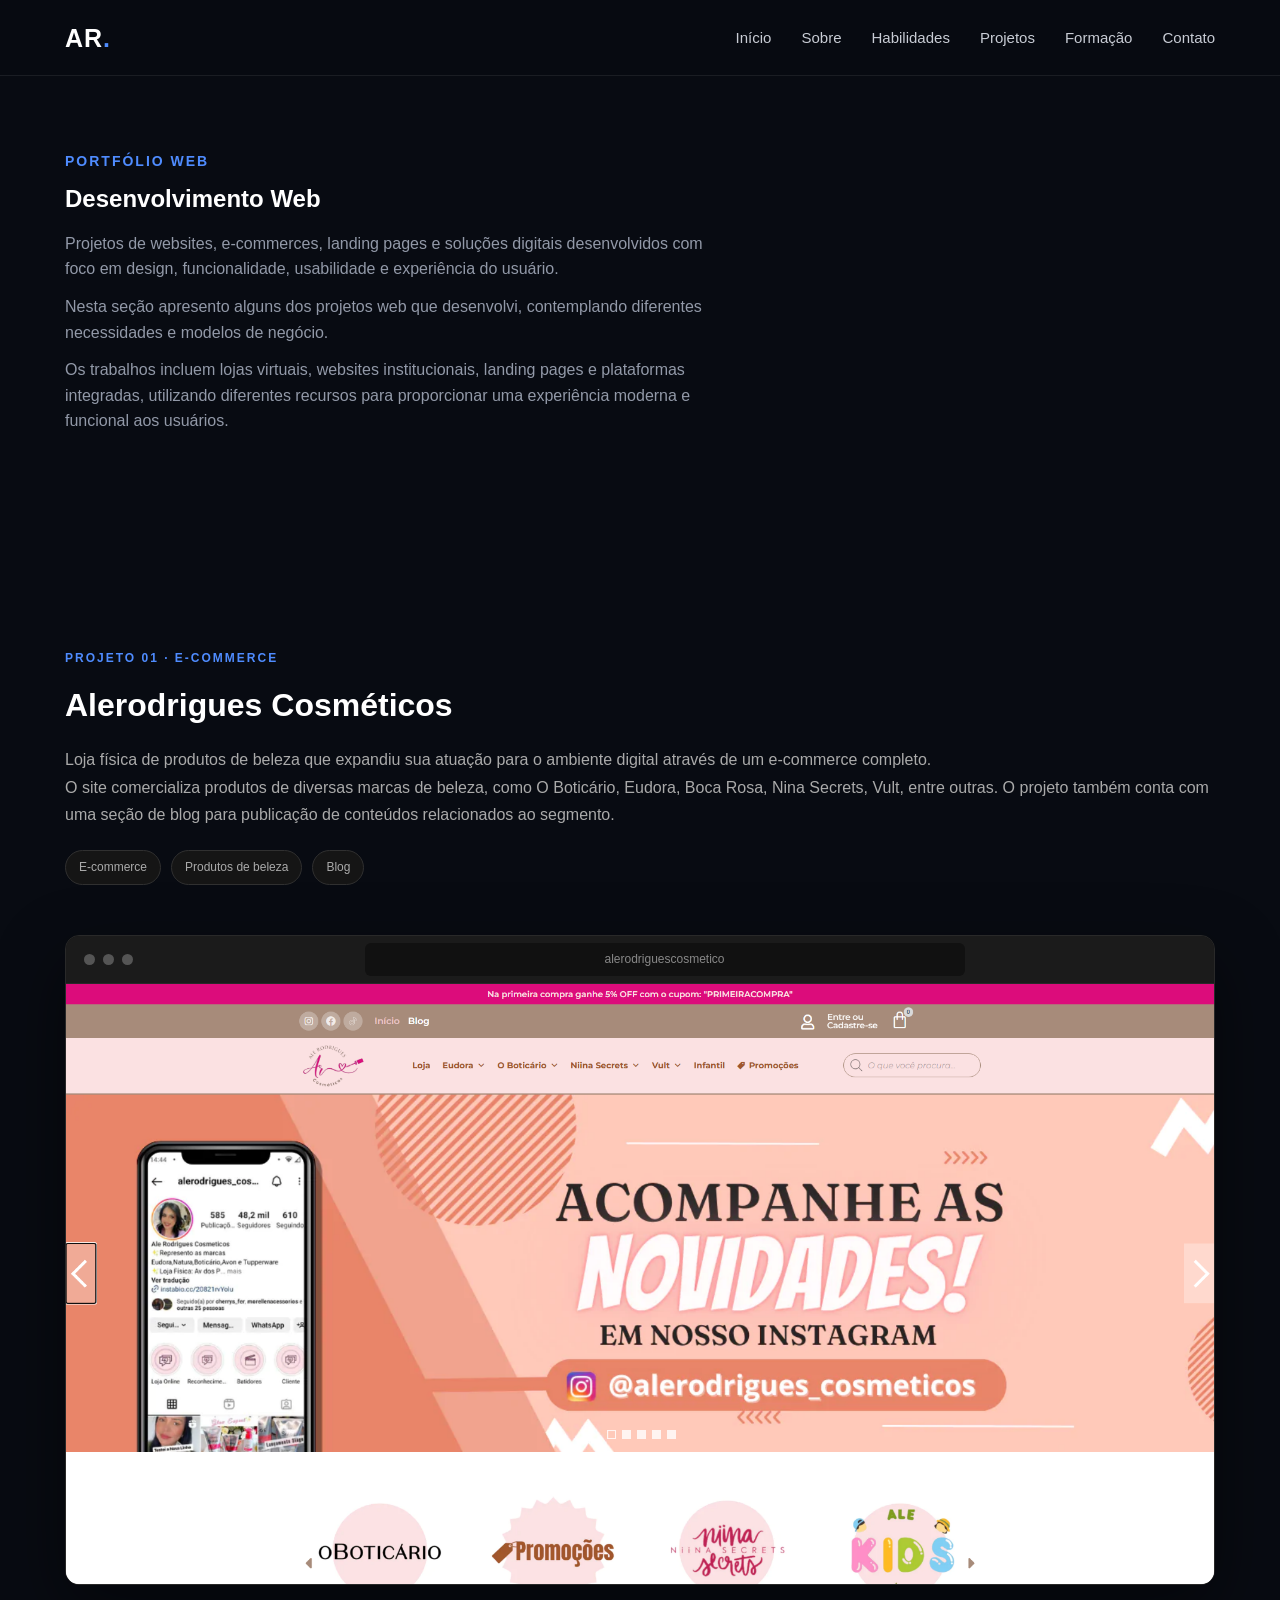
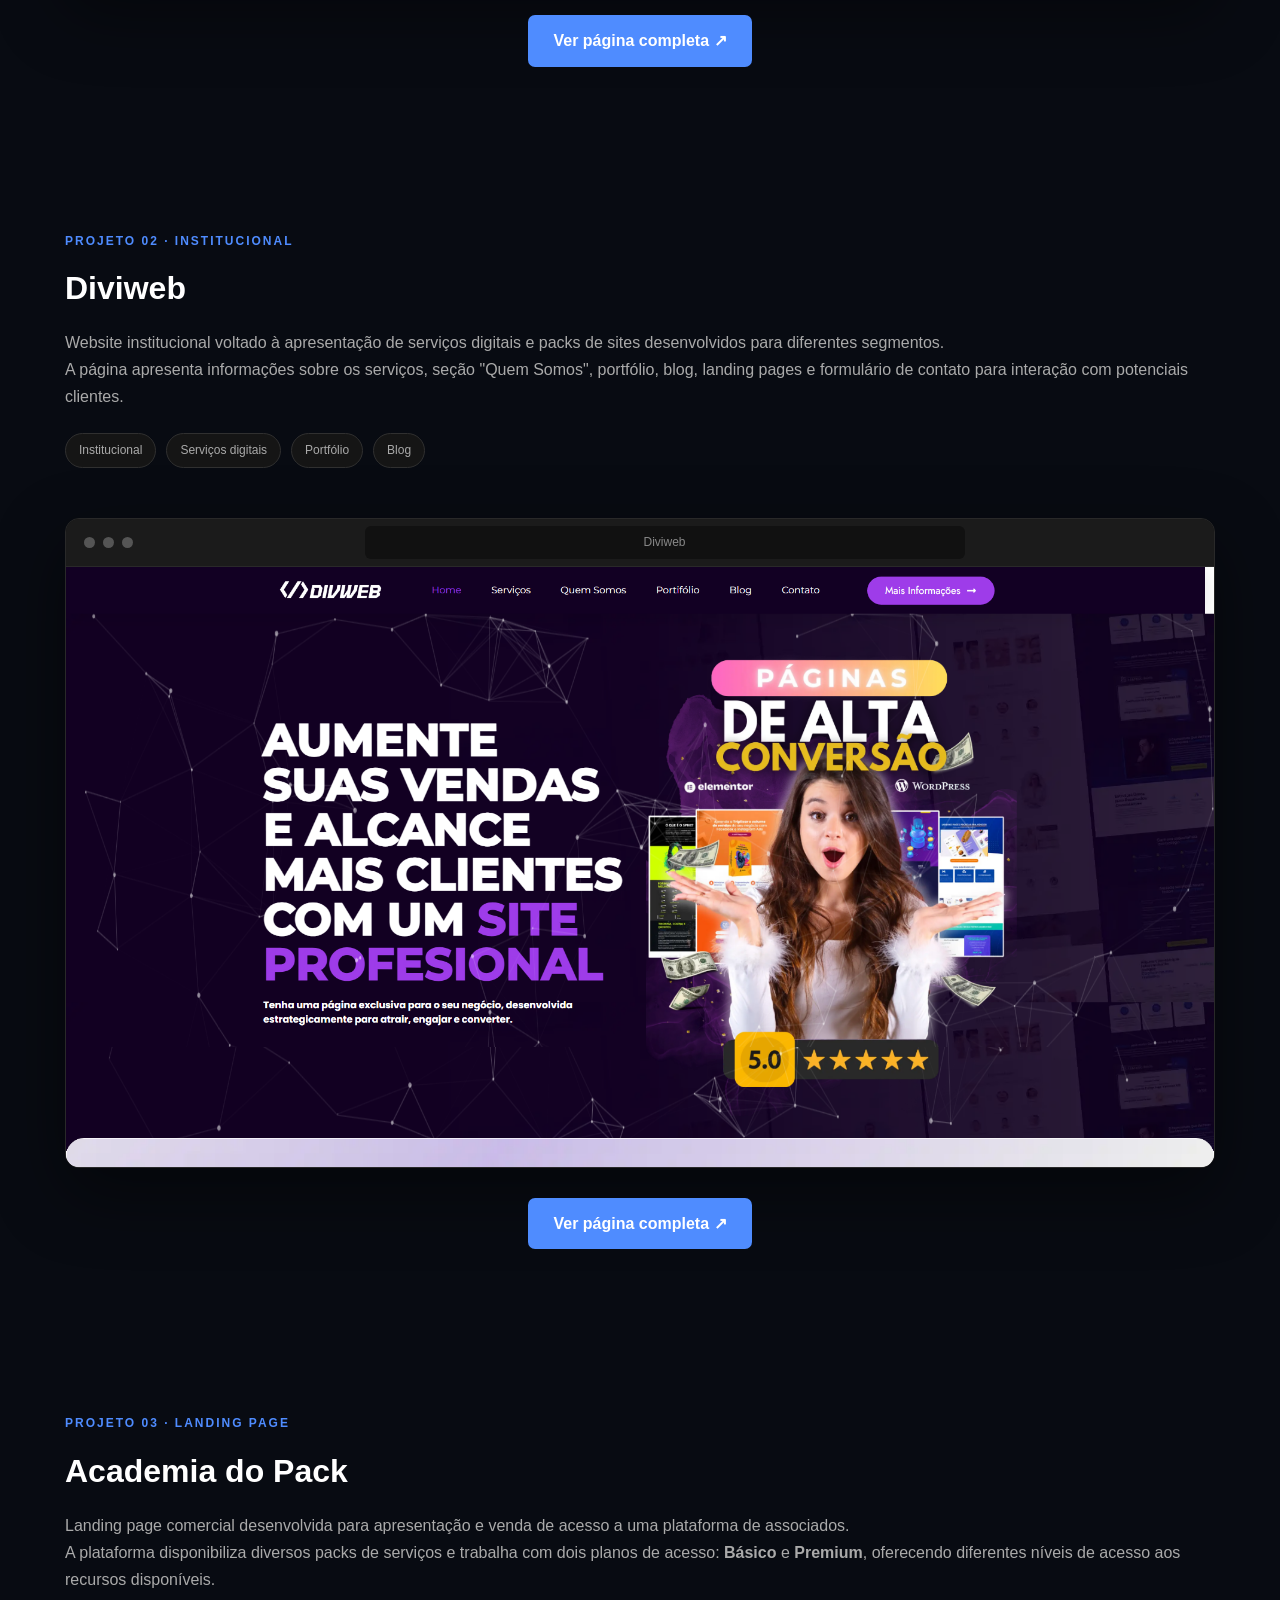
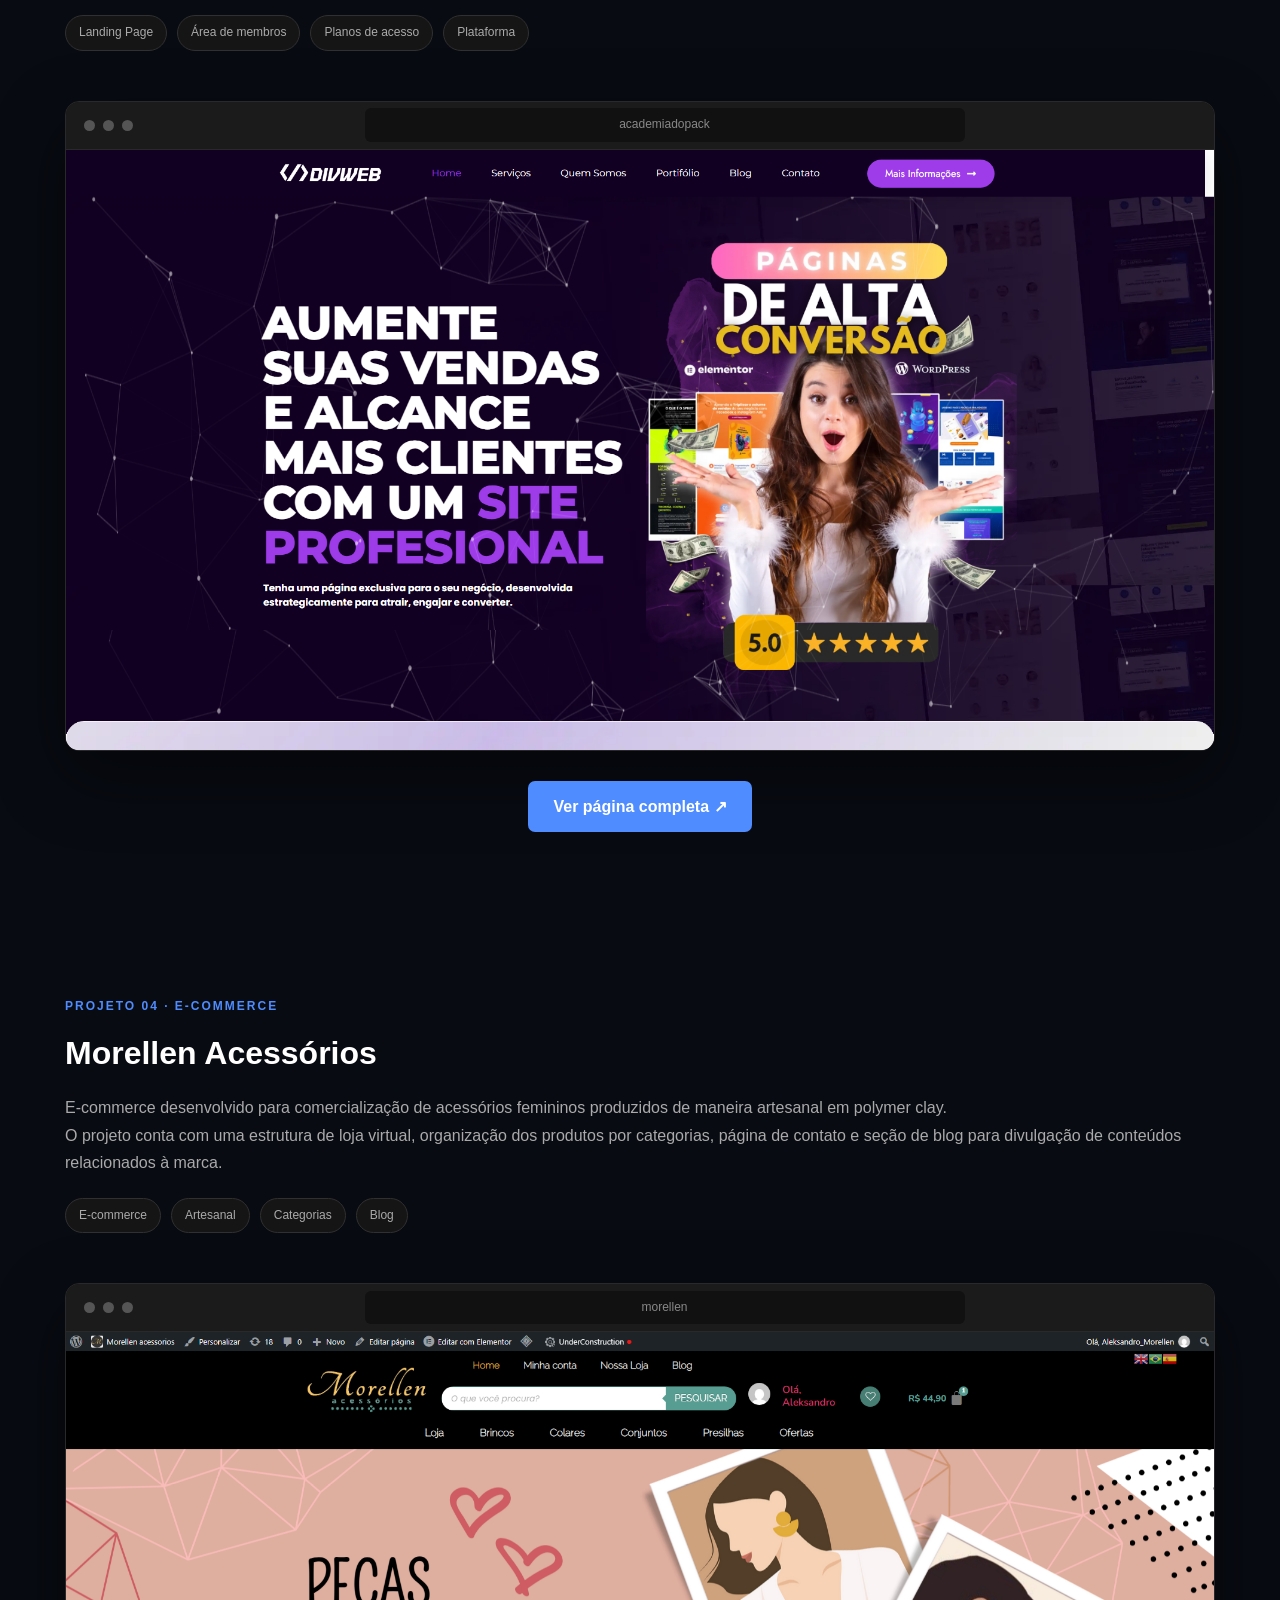
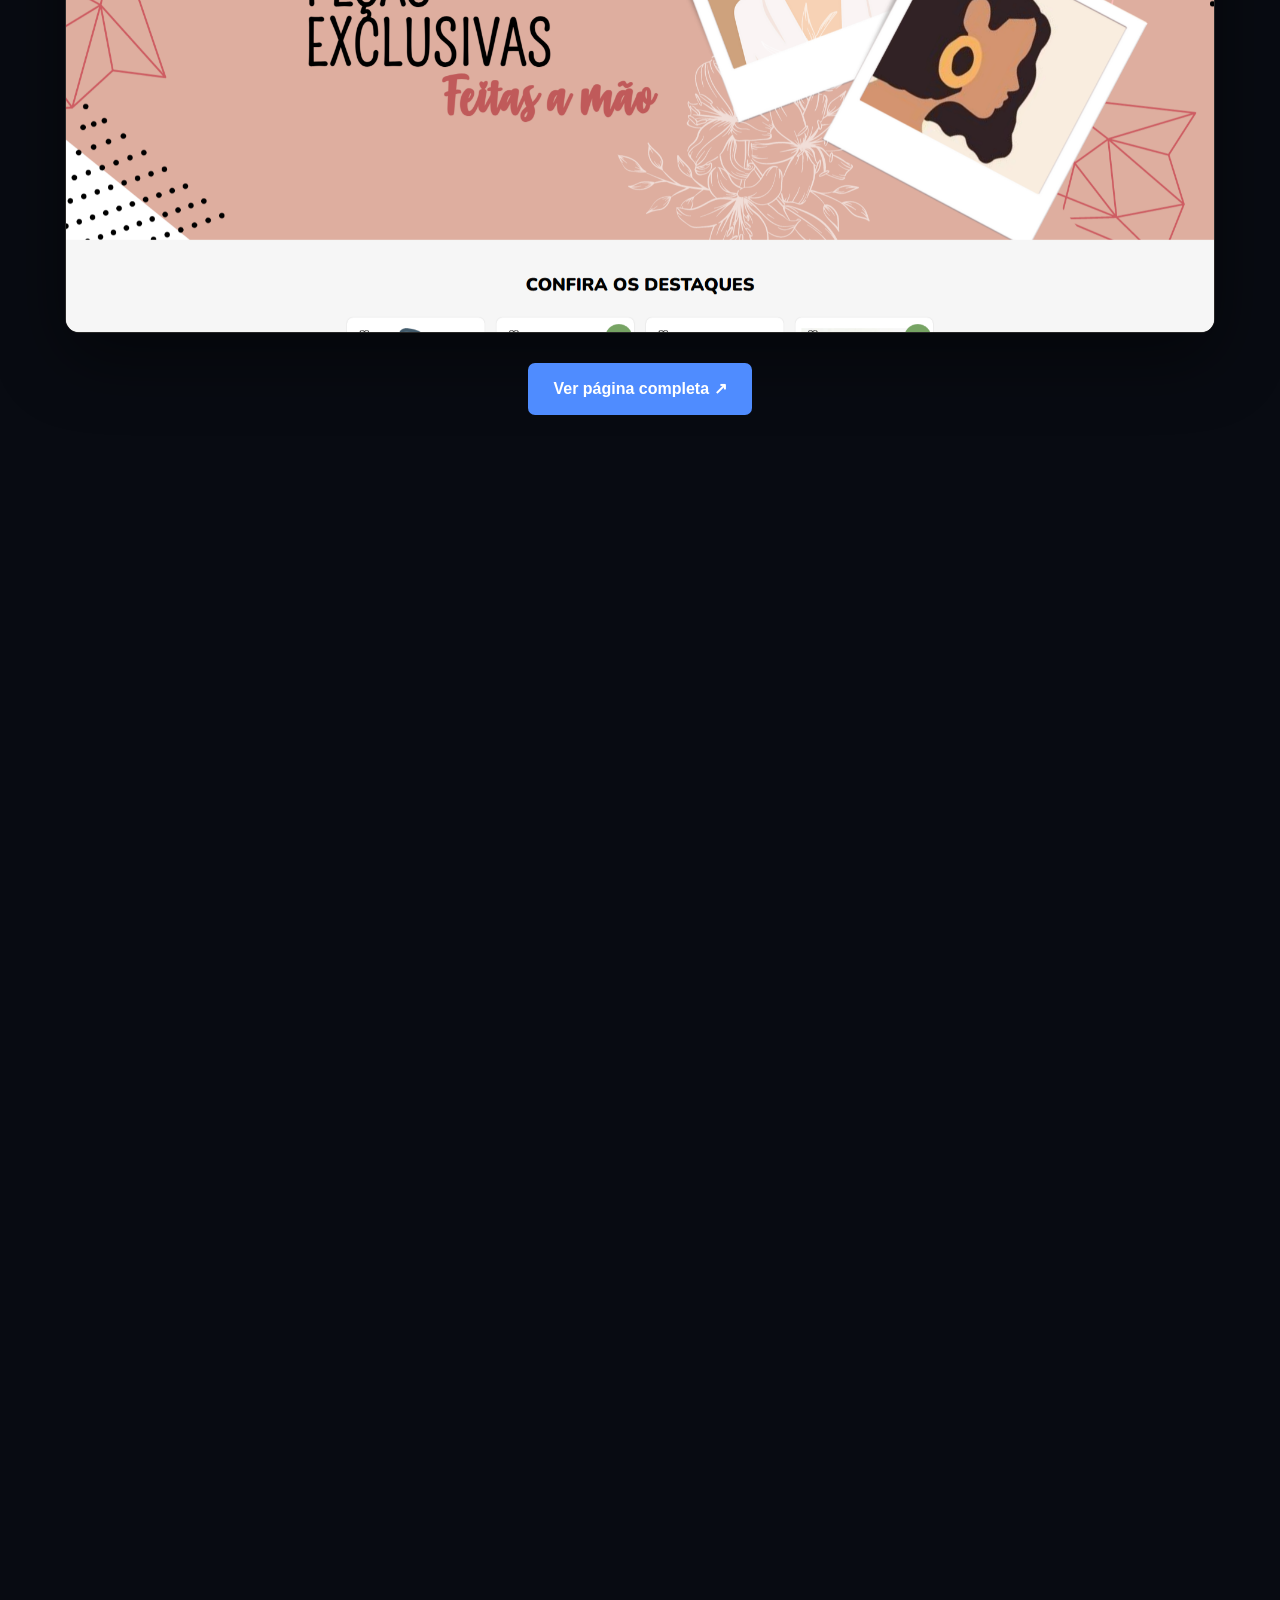
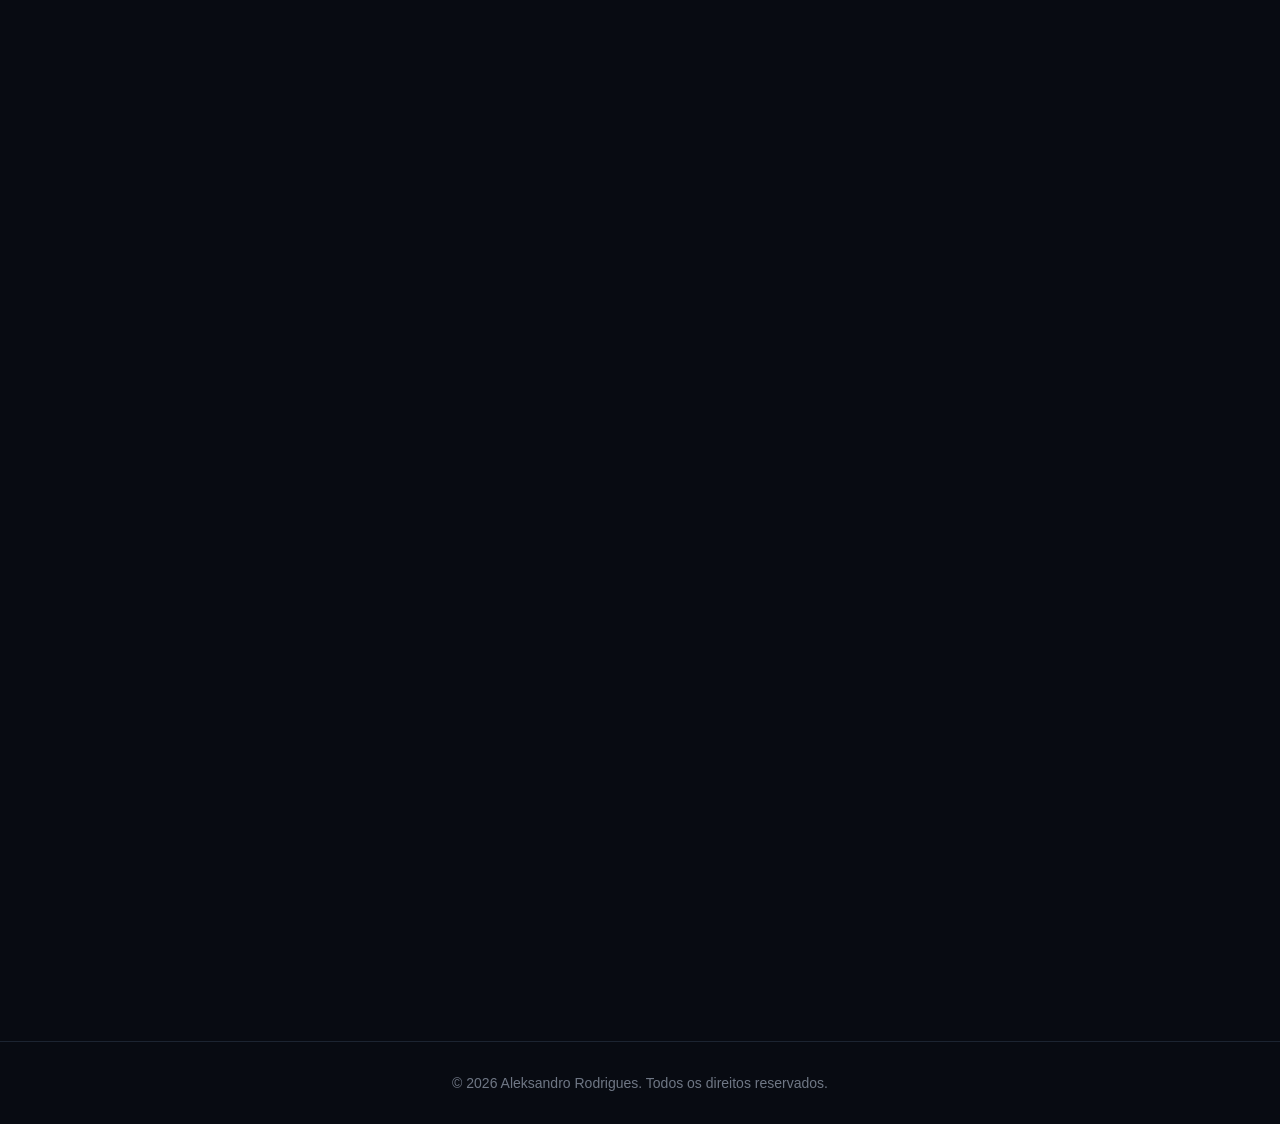
==== projetos/desenvolvimento-web.html @ f892fa43 "Delete Projeto 01 section from desenvolvimento-web.html Removed the entire section for Projeto 01, i" ====
<!DOCTYPE html>
<html lang="pt-BR">
<head>
    <meta charset="UTF-8">
    <meta name="viewport" content="width=device-width, initial-scale=1.0">

    <title>Desenvolvimento Web | Aleksandro Rodrigues</title>

    <meta
        name="description"
        content="Projetos de desenvolvimento web realizados por Aleksandro Rodrigues."
    >

    <link rel="stylesheet" href="../style.css">
</head>

<body>

<header>
    <nav>
        <div class="logo">
            AR<span>.</span>
        </div>

        <div class="menu-toggle">☰</div>

        <ul>
            <li><a href="../index.html#inicio">Início</a></li>
            <li><a href="../index.html#sobre">Sobre</a></li>
            <li><a href="../index.html#habilidades">Habilidades</a></li>
            <li><a href="../index.html#projetos">Projetos</a></li>
            <li><a href="../index.html#formacao">Formação</a></li>
            <li><a href="../index.html#contato">Contato</a></li>
        </ul>
    </nav>
</header>


<main>

    <!-- =========================================
         CABEÇALHO
    ========================================== -->

    <section class="project-detail-hero">

        <div class="container">

            <div class="section-title">

                <small>PORTFÓLIO WEB</small>

                <h1>Desenvolvimento Web</h1>

                <p>
                    Projetos de websites, e-commerces, landing pages
                    e soluções digitais desenvolvidos com foco em
                    design, funcionalidade, usabilidade e experiência
                    do usuário.
                </p>

                <p>
                    Nesta seção apresento alguns dos projetos
                    web que desenvolvi, contemplando diferentes 
                    necessidades e modelos de negócio.
                </p>

                <p>
                    Os trabalhos incluem lojas virtuais, websites
                    institucionais, landing pages e plataformas
                    integradas, utilizando diferentes recursos para
                    proporcionar uma experiência moderna e funcional
                    aos usuários.
                </p>

            </div>

        </div>

    </section>


    <!-- =========================================
         SOBRE OS PROJETOS
    ========================================== 

    <section>

        <div class="container">

            <div class="project-description">

                <h2>Projetos desenvolvidos</h2>

                <p>
                    Nesta seção apresento alguns dos projetos de
                    desenvolvimento web realizados, contemplando
                    diferentes necessidades e modelos de negócio.
                </p>

                <p>
                    Os trabalhos incluem lojas virtuais, websites
                    institucionais, landing pages e plataformas
                    integradas, utilizando diferentes recursos para
                    proporcionar uma experiência moderna e funcional
                    aos usuários.
                </p>

            </div>

        </div>

    </section>--?

    

    <!-- =========================================
         PROJETO 01
    ========================================== -->

    <section class="website-demo">

        <div class="container">

            <div class="demo-header">

                <small>PROJETO 01 · E-COMMERCE</small>

                <h2>Alerodrigues Cosméticos</h2>

                <p>
                    Loja física de produtos de beleza que expandiu
                    sua atuação para o ambiente digital através de
                    um e-commerce completo.
                </p>

                <p>
                    O site comercializa produtos de diversas marcas
                    de beleza, como O Boticário, Eudora, Boca Rosa,
                    Nina Secrets, Vult, entre outras. O projeto
                    também conta com uma seção de blog para publicação
                    de conteúdos relacionados ao segmento.
                </p>

                <div class="project-tags">
                    <span>E-commerce</span>
                    <span>Produtos de beleza</span>
                    <span>Blog</span>
                </div>

            </div>


            <div class="browser-window">

                <div class="browser-header">

                    <div class="browser-buttons">
                        <span></span>
                        <span></span>
                        <span></span>
                    </div>

                    <div class="browser-address">
                        alerodriguescosmetico
                    </div>

                </div>


                <div class="website-preview">

                    <img
                        src="../images/site-exemplo-01.png"
                        alt="Prévia do site alerodriguescosmetico"
                    >

                </div>

            </div>


            <div class="website-actions">

                <a
                    href="../images/site-exemplo-01.png"
                    target="_blank"
                    class="btn btn-primary"
                >
                    Ver página completa ↗
                </a>

            </div>

        </div>

    </section>


    <!-- =========================================
         PROJETO 02
    ========================================== -->

    <section class="website-demo">

        <div class="container">

            <div class="demo-header">

                <small>PROJETO 02 · INSTITUCIONAL</small>

                <h2>Diviweb</h2>

                <p>
                    Website institucional voltado à apresentação
                    de serviços digitais e packs de sites desenvolvidos
                    para diferentes segmentos.
                </p>

                <p>
                    A página apresenta informações sobre os serviços,
                    seção "Quem Somos", portfólio, blog, landing pages
                    e formulário de contato para interação com
                    potenciais clientes.
                </p>

                <div class="project-tags">
                    <span>Institucional</span>
                    <span>Serviços digitais</span>
                    <span>Portfólio</span>
                    <span>Blog</span>
                </div>

            </div>


            <div class="browser-window">

                <div class="browser-header">

                    <div class="browser-buttons">
                        <span></span>
                        <span></span>
                        <span></span>
                    </div>

                    <div class="browser-address">
                        Diviweb
                    </div>

                </div>


                <div class="website-preview">

                    <img
                        src="../images/site-exemplo-02.png"
                        alt="Prévia do site Diviweb"
                    >

                </div>

            </div>


            <div class="website-actions">

                <a
                    href="../images/site-exemplo-02.png"
                    target="_blank"
                    class="btn btn-primary"
                >
                    Ver página completa ↗
                </a>

            </div>

        </div>

    </section>


    <!-- =========================================
         PROJETO 03
    ========================================== -->

    <section class="website-demo">

        <div class="container">

            <div class="demo-header">

                <small>PROJETO 03 · LANDING PAGE</small>

                <h2>Academia do Pack</h2>

                <p>
                    Landing page comercial desenvolvida para
                    apresentação e venda de acesso a uma plataforma
                    de associados.
                </p>

                <p>
                    A plataforma disponibiliza diversos packs de
                    serviços e trabalha com dois planos de acesso:
                    <strong>Básico</strong> e <strong>Premium</strong>,
                    oferecendo diferentes níveis de acesso aos
                    recursos disponíveis.
                </p>

                <div class="project-tags">
                    <span>Landing Page</span>
                    <span>Área de membros</span>
                    <span>Planos de acesso</span>
                    <span>Plataforma</span>
                </div>

            </div>


            <div class="browser-window">

                <div class="browser-header">

                    <div class="browser-buttons">
                        <span></span>
                        <span></span>
                        <span></span>
                    </div>

                    <div class="browser-address">
                        academiadopack
                    </div>

                </div>


                <div class="website-preview">

                    <img
                        src="../images/site-exemplo-03.png"
                        alt="Prévia do site academiadopack"
                    >

                </div>

            </div>


            <div class="website-actions">

                <a
                    href="../images/site-exemplo-03.png"
                    target="_blank"
                    class="btn btn-primary"
                >
                    Ver página completa ↗
                </a>

            </div>

        </div>

    </section>


    <!-- =========================================
         PROJETO 04
    ========================================== -->

    <section class="website-demo">

        <div class="container">

            <div class="demo-header">

                <small>PROJETO 04 · E-COMMERCE</small>

                <h2>Morellen Acessórios</h2>

                <p>
                    E-commerce desenvolvido para comercialização
                    de acessórios femininos produzidos de maneira
                    artesanal em polymer clay.
                </p>

                <p>
                    O projeto conta com uma estrutura de loja virtual,
                    organização dos produtos por categorias, página
                    de contato e seção de blog para divulgação de
                    conteúdos relacionados à marca.
                </p>

                <div class="project-tags">
                    <span>E-commerce</span>
                    <span>Artesanal</span>
                    <span>Categorias</span>
                    <span>Blog</span>
                </div>

            </div>


            <div class="browser-window">

                <div class="browser-header">

                    <div class="browser-buttons">
                        <span></span>
                        <span></span>
                        <span></span>
                    </div>

                    <div class="browser-address">
                        morellen
                    </div>

                </div>


                <div class="website-preview">

                    <img
                        src="../images/site-exemplo-04.png"
                        alt="Prévia do site morellen"
                    >

                </div>

            </div>


            <div class="website-actions">

                <a
                    href="../images/site-exemplo-04.png"
                    target="_blank"
                    class="btn btn-primary"
                >
                    Ver página completa ↗
                </a>

            </div>

        </div>

    </section>
    

<!-- =========================================
     PROJETO 05
========================================== -->

<section class="website-demo">

    <div class="container">

        <div class="demo-header">

            <small>PROJETO 05 · E-COMMERCE + DROPSHIPPING</small>

            <h2>FireStor</h2>

            <p>
                E-commerce desenvolvido para comercialização
                de produtos através do modelo de Dropshipping,
                com integração ao catálogo do AliExpress.
            </p>

            <p>
                O projeto possui integração com o AliExpress
                para importação do catálogo de produtos. As vendas
                são realizadas diretamente pelo site FireStor e,
                após a compra, uma solicitação de pedido é realizada
                no AliExpress para dar continuidade à operação.
            </p>

            <div class="project-tags">
                <span>E-commerce</span>
                <span>Dropshipping</span>
                <span>AliExpress</span>
                <span>Integração</span>
                <span>Catálogo</span>
            </div>

        </div>


        <div class="browser-window">

            <div class="browser-header">

                <div class="browser-buttons">
                    <span></span>
                    <span></span>
                    <span></span>
                </div>

                <div class="browser-address">
                    fireStor
                </div>

            </div>


            <div class="website-preview">

                <img
                    src="../images/site-exemplo-05.png"
                    alt="Prévia do site FireStor"
                >

            </div>

        </div>


        <div class="website-actions">

            <a
                href="../images/site-exemplo-05.png"
                target="_blank"
                class="btn btn-primary"
            >
                Ver página completa ↗
            </a>

        </div>

    </div>

</section>


    <!-- =========================================
         TECNOLOGIAS
    ========================================== 

    <section>

        <div class="container">

            <div class="section-title">

                <small>TECNOLOGIAS</small>

                <h2>Recursos utilizados</h2>

                <p>
                    Tecnologias e ferramentas utilizadas na criação
                    e personalização dos projetos apresentados.
                </p>

            </div>


            <div class="skills-grid">

                <div class="skill">

                    <h3>WordPress</h3>

                    <p>
                        Desenvolvimento, gerenciamento e
                        personalização dos websites.
                    </p>

                </div>


                <div class="skill">

                    <h3>HTML</h3>

                    <p>
                        Estruturação das páginas e organização
                        dos conteúdos.
                    </p>

                </div>


                <div class="skill">

                    <h3>CSS</h3>

                    <p>
                        Desenvolvimento visual, layouts,
                        estilos e responsividade.
                    </p>

                </div>


                <div class="skill">

                    <h3>JavaScript</h3>

                    <p>
                        Implementação de interações e
                        funcionalidades nos projetos.
                    </p>

                </div>

            </div>

        </div>

    </section>-->


<!-- =========================================
     TECNOLOGIAS E RECURSOS
========================================== -->

<section>

    <div class="container">

        <div class="section-title">

            <small>TECNOLOGIAS</small>

            <h2>Recursos utilizados</h2>

            <p>
                Tecnologias e ferramentas utilizadas na criação,
                personalização e integração dos projetos apresentados.
            </p>

        </div>


        <div class="skills-grid">


            <div class="skill">

                <h3>WordPress</h3>

                <p>
                    Desenvolvimento, gerenciamento e
                    personalização dos websites.
                </p>

            </div>


            <div class="skill">

                <h3>HTML</h3>

                <p>
                    Estruturação das páginas e organização
                    dos conteúdos.
                </p>

            </div>


            <div class="skill">

                <h3>CSS</h3>

                <p>
                    Desenvolvimento visual, layouts,
                    estilos e responsividade.
                </p>

            </div>


            <div class="skill">

                <h3>JavaScript</h3>

                <p>
                    Implementação de interações e
                    funcionalidades nos projetos.
                </p>

            </div>


            <div class="skill">

                <h3>E-commerce</h3>

                <p>
                    Desenvolvimento e personalização de lojas
                    virtuais para comercialização de produtos
                    e serviços.
                </p>

            </div>


            <div class="skill">

                <h3>Integrações</h3>

                <p>
                    Integração entre plataformas para
                    sincronização de catálogos, produtos
                    e processos de venda.
                </p>

            </div>


            <div class="skill">

                <h3>AliExpress</h3>

                <p>
                    Integração para importação de produtos
                    e utilização do catálogo em operações
                    de Dropshipping.
                </p>

            </div>


            <div class="skill">

                <h3>Dropshipping</h3>

                <p>
                    Estruturação de lojas virtuais com fluxo
                    de vendas integrado ao fornecedor,
                    sem necessidade de estoque próprio.
                </p>

            </div>


        </div>

    </div>

</section>


    <!-- =========================================
         VOLTAR
    ========================================== -->

    <section class="project-back">

        <div class="container">

            <a
                href="../index.html#projetos"
                class="btn btn-secondary"
            >
                ← Voltar para projetos
            </a>

        </div>

    </section>

</main>

<!-- =========================================
         RODAPÉ
========================================== -->

<footer>
        <div class="container">
            <p>
                © <span id="year"></span>
                Aleksandro Rodrigues. Todos os direitos reservados.
            </p>
        </div>
    </footer>


<script src="../script.js"></script>

</body>
</html>
---- style.css ----
/* =========================================
   CONFIGURAÇÕES GERAIS
========================================= */

* {
    margin: 0;
    padding: 0;
    box-sizing: border-box;
}

html {
    scroll-behavior: smooth;
}

body {
    font-family: Arial, Helvetica, sans-serif;
    background: #080b12;
    color: #ffffff;
    line-height: 1.6;
}

a {
    color: inherit;
    text-decoration: none;
}

.container {
    width: 90%;
    max-width: 1150px;
    margin: 0 auto;
}


/* =========================================
   CABEÇALHO
========================================= */

header {
    position: fixed;
    top: 0;
    left: 0;
    width: 100%;
    z-index: 1000;

    background: rgba(8, 11, 18, 0.94);
    backdrop-filter: blur(10px);

    border-bottom: 1px solid rgba(255, 255, 255, 0.08);
}

header nav {
    width: 90%;
    max-width: 1150px;
    height: 75px;
    margin: 0 auto;

    display: flex;
    align-items: center;
    justify-content: space-between;
}


/* LOGO */

.logo {
    font-size: 25px;
    font-weight: 800;
    letter-spacing: 1px;
    color: #ffffff;
}

.logo span {
    color: #4f8cff;
}


/* MENU */

nav ul {
    list-style: none;

    display: flex;
    align-items: center;
    gap: 30px;
}

nav ul li a {
    color: #c8ccd5;
    font-size: 15px;
    transition: 0.3s ease;
}

nav ul li a:hover {
    color: #4f8cff;
}


/* =========================================
   MENU MOBILE
========================================= */

.menu-toggle {
    display: none;
    font-size: 28px;
    cursor: pointer;
    color: #ffffff;
}


/* =========================================
   HERO
========================================= */

.hero {
    min-height: 100vh;

    display: flex;
    align-items: center;

    padding-top: 75px;

    position: relative;
    overflow: hidden;
}


/* Efeito de luz */

.hero::before {
    content: "";

    position: absolute;

    width: 500px;
    height: 500px;

    background: #174ea6;

    filter: blur(180px);
    opacity: 0.15;

    top: -150px;
    right: -100px;
}


/* Conteúdo */

.hero-content {
    width: 90%;
    max-width: 1150px;
    margin: 0 auto;

    position: relative;
    z-index: 2;
}

.hero-small {
    color: #4f8cff;

    font-size: 18px;
    font-weight: 600;

    margin-bottom: 15px;
}

.hero h1 {
    font-size: clamp(48px, 7vw, 82px);

    line-height: 1.05;
    letter-spacing: -3px;

    margin-bottom: 20px;
}

.hero h1 span {
    color: #4f8cff;
}

.hero h2 {
    color: #d7dbe4;

    font-size: 28px;
    font-weight: 500;

    margin-bottom: 20px;
}

.hero p {
    color: #9da4b2;

    font-size: 18px;

    max-width: 700px;

    margin-bottom: 35px;
}


/* =========================================
   BOTÕES
========================================= */

.buttons {
    display: flex;
    align-items: center;

    gap: 15px;
    flex-wrap: wrap;
}

.btn {
    display: inline-block;

    padding: 13px 25px;

    border-radius: 7px;

    font-weight: 600;

    transition: all 0.3s ease;
}

.btn-primary {
    background: #4f8cff;
    color: #ffffff;
}

.btn-primary:hover {
    transform: translateY(-3px);

    box-shadow:
        0 10px 30px rgba(79, 140, 255, 0.25);
}

.btn-secondary {
    border: 1px solid #303746;
    color: #dce1ea;
}

.btn-secondary:hover {
    border-color: #4f8cff;
    color: #4f8cff;

    transform: translateY(-3px);
}


/* =========================================
   SEÇÕES
========================================= */

section {
    padding: 100px 0;

    opacity: 1;

    transform: translateY(0);

    transition:
        opacity 0.7s ease,
        transform 0.7s ease;
}


/* Animação */

section:not(.visible) {
    opacity: 0;
    transform: translateY(25px);
}

section.visible {
    opacity: 1;
    transform: translateY(0);
}


/* Títulos */

.section-title {
    margin-bottom: 50px;
}

.section-title small {
    display: block;

    color: #4f8cff;

    font-size: 14px;
    font-weight: 700;

    text-transform: uppercase;
    letter-spacing: 2px;

    margin-bottom: 8px;
}

.section-title h2 {
    font-size: 40px;
    line-height: 1.2;
}

.section-title p {
    color: #9299a8;

    max-width: 650px;

    margin-top: 12px;
}


/* =========================================
   SOBRE
========================================= */

.about {
    background: #0b0f17;
}

.about-grid {
    display: grid;

    grid-template-columns: 1.4fr 0.8fr;

    gap: 60px;

    align-items: center;
}

.about-text p {
    color: #aeb5c2;

    font-size: 17px;

    margin-bottom: 18px;
}


/* CARD ÁREAS DE ATUAÇÃO */

.info-card {
    background: #0d121c;

    border: 1px solid #1c2431;

    border-radius: 12px;

    padding: 30px;

    box-shadow:
        0 15px 40px rgba(0, 0, 0, 0.2);
}

.info-card h3 {
    font-size: 22px;

    margin-bottom: 20px;
}

.info-card div {
    color: #b8bfcc;

    padding: 12px 0;

    border-bottom: 1px solid #1c2431;

    font-size: 15px;
}

.info-card div:last-child {
    border-bottom: none;
}


/* =========================================
   HABILIDADES
========================================= */

.skills-grid {
    display: grid;

    grid-template-columns: repeat(4, 1fr);

    gap: 20px;
}

.skill {
    background: #0d121c;

    border: 1px solid #1c2431;

    border-radius: 10px;

    padding: 28px 22px;

    min-height: 170px;

    transition: all 0.3s ease;
}

.skill:hover {
    transform: translateY(-6px);

    border-color: #4f8cff;

    box-shadow:
        0 15px 35px rgba(0, 0, 0, 0.25);
}

.skill h3 {
    color: #ffffff;

    font-size: 19px;

    margin-bottom: 10px;
}

.skill p {
    color: #8f97a6;

    font-size: 14px;
}


/* =========================================
   PROJETOS
========================================= */

.projects {
    background: #0b0f17;
}

.projects-grid {
    display: grid;

    grid-template-columns: repeat(3, 1fr);

    gap: 25px;
}

.project {
    background: #0d121c;

    border: 1px solid #1c2431;

    border-radius: 12px;

    padding: 30px;

    min-height: 250px;

    transition: all 0.3s ease;
}

.project:hover {
    transform: translateY(-6px);

    border-color: #4f8cff;

    box-shadow:
        0 15px 35px rgba(0, 0, 0, 0.25);
}

.project-icon {
    font-size: 32px;

    margin-bottom: 20px;
}

.project h3 {
    font-size: 22px;

    margin-bottom: 12px;
}

.project p {
    color: #9299a8;

    font-size: 15px;
}


/* =========================================
   CONTATO
========================================= */

.contact {
    text-align: center;
   background: #0d121c;
}

.contact .container {
    max-width: 800px;
}

.contact .section-title {
    margin-bottom: 20px;
}

.contact > .container > p {
    color: #9299a8;

    font-size: 17px;

    max-width: 650px;

    margin: 0 auto 30px;
   
}


.contact-links {
    display: flex;

    justify-content: center;

    gap: 15px;

    flex-wrap: wrap;
}


/* =========================================
   RODAPÉ
========================================= */

footer {
    border-top: 1px solid #1c2431;

    padding: 30px 0;

    text-align: center;

    color: #6f7785;

    font-size: 14px;
}


/* =========================================
   PÁGINA DETALHADA DO PROJETO
========================================= */

.project-detail-hero {
    padding-top: 150px;
    padding-bottom: 80px;
}


/* =========================================
   DESCRIÇÃO DO PROJETO
========================================= */

.project-description {
    max-width: 900px;

    margin: 0 auto;
}

.project-description h2 {
    font-size: 32px;

    margin-bottom: 25px;
}

.project-description p {
    color: #aaa;

    line-height: 1.8;

    margin-bottom: 18px;
}


/* =========================================
   CABEÇALHO DAS DEMONSTRAÇÕES
========================================= */

.demo-header {
    width: 100%;
    max-width: 1150px;
    margin: 0 auto 35px;
}

.demo-header small {
    display: inline-block;

    margin-bottom: 12px;

    color: #4f8cff;

    font-size: 12px;
    font-weight: 700;

    letter-spacing: 2px;
}

.demo-header h2 {
    font-size: 32px;

    margin-bottom: 15px;
}

.demo-header p {
    color: #aaa;

    line-height: 1.7;
}


/* =========================================
   DEMONSTRAÇÃO DO WEBSITE
========================================= */

.website-demo {
    padding-top: 80px;
    padding-bottom: 80px;
}

.website-demo + .website-demo {
    padding-top: 80px;
}


/* =========================================
   MOLDURA DO NAVEGADOR
========================================= */

.browser-window {
    width: 100%;
    max-width: 1150px;

    margin: 50px auto 0;

    background: #111;

    border: 1px solid #292929;

    border-radius: 14px;

    overflow: hidden;

    box-shadow:
        0 25px 70px rgba(0, 0, 0, 0.45);

    transition:
        transform 0.3s ease,
        box-shadow 0.3s ease;
}

.browser-window:hover {
    transform: translateY(-5px);

    box-shadow:
        0 30px 80px rgba(0, 0, 0, 0.55);
}


/* =========================================
   CABEÇALHO DO NAVEGADOR
========================================= */

.browser-header {
    height: 48px;

    display: flex;
    align-items: center;

    padding: 0 18px;

    background: #1b1b1b;

    border-bottom: 1px solid #292929;
}


/* BOTÕES */

.browser-buttons {
    display: flex;

    gap: 8px;
}

.browser-buttons span {
    width: 11px;
    height: 11px;

    border-radius: 50%;

    background: #555;
}


/* ENDEREÇO */

.browser-address {
    flex: 1;

    max-width: 600px;

    margin: 0 auto;

    padding: 7px 15px;

    text-align: center;

    font-size: 12px;

    color: #888;

    background: #111;

    border-radius: 6px;
}


/* =========================================
   ÁREA DE VISUALIZAÇÃO
========================================= */

.website-preview {
    height: 600px;

    overflow-y: auto;
    overflow-x: hidden;

    background: #ffffff;
}


/* IMAGEM DO WEBSITE */

.website-preview img {
    width: 100%;
    height: auto;

    display: block;
}


/* BARRA DE ROLAGEM */

.website-preview::-webkit-scrollbar {
    width: 10px;
}

.website-preview::-webkit-scrollbar-track {
    background: #151515;
}

.website-preview::-webkit-scrollbar-thumb {
    background: #555;

    border-radius: 10px;
}

.website-preview::-webkit-scrollbar-thumb:hover {
    background: #777;
}


/* =========================================
   TAGS DOS PROJETOS WEB
========================================= */

.project-tags {
    display: flex;

    flex-wrap: wrap;

    gap: 10px;

    margin-top: 22px;
}

.project-tags span {
    display: inline-block;

    padding: 7px 13px;

    border: 1px solid #303030;

    border-radius: 20px;

    background: #151515;

    color: #aaa;

    font-size: 12px;
    font-weight: 500;

    transition: 0.3s ease;
}

.project-tags span:hover {
    border-color: #4f8cff;

    color: #ffffff;
}


/* =========================================
   BOTÃO DA PÁGINA COMPLETA
========================================= */

.website-actions {
    display: flex;

    justify-content: center;

    margin-top: 30px;
}


/* =========================================
   BOTÃO VOLTAR
========================================= */

.project-back {
    padding-top: 40px;

    padding-bottom: 100px;
}


/* =========================================
   TABLET
========================================= */

@media (max-width: 950px) {

    .skills-grid {
        grid-template-columns: repeat(2, 1fr);
    }

    .projects-grid {
        grid-template-columns: repeat(2, 1fr);
    }

    .about-grid {
        grid-template-columns: 1fr;

        gap: 40px;
    }
}


/* =========================================
   CELULAR
========================================= */

@media (max-width: 700px) {

      /* ocultar qrcode em celular */

    .qrcode {
        display: none;
    }

    /* Cabeçalho */

    header nav {
        height: 65px;
    }

    nav ul {
        gap: 15px;
    }

    nav ul li a {
        font-size: 13px;
    }


    /* Hero */

    .hero {
        min-height: 90vh;

        padding-top: 65px;
    }

    .hero h1 {
        font-size: 50px;

        letter-spacing: -2px;
    }

    .hero h2 {
        font-size: 22px;
    }

    .hero p {
        font-size: 16px;
    }


    /* Seções */

    section {
        padding: 75px 0;
    }

    .section-title h2 {
        font-size: 32px;
    }


    /* Grids */

    .skills-grid,
    .projects-grid {
        grid-template-columns: 1fr;
    }

    .skill,
    .project {
        min-height: auto;
    }


    /* Botões */

    .buttons {
        flex-direction: column;

        align-items: flex-start;
    }

    .btn {
        text-align: center;
    }


    /* Página de projetos */

    .project-detail-hero {
        padding-top: 120px;

        padding-bottom: 50px;
    }

    .browser-window {
        margin-top: 30px;

        border-radius: 10px;
    }

    .browser-header {
        height: 42px;

        padding: 0 12px;
    }

    .browser-buttons span {
        width: 9px;
        height: 9px;
    }

    .browser-address {
        font-size: 10px;

        padding: 6px 8px;
    }

    .website-preview {
        height: 450px;
    }

    .demo-header h2 {
        font-size: 26px;
    }

    .demo-header p {
        font-size: 14px;
    }

    .project-tags {
        gap: 7px;
    }

    .project-tags span {
        font-size: 11px;

        padding: 6px 10px;
    }
}


/* =========================================
   CELULARES PEQUENOS
========================================= */

@media (max-width: 480px) {

    .hero h1 {
        font-size: 43px;
    }

    .hero h2 {
        font-size: 20px;
    }

    .hero-small {
        font-size: 16px;
    }

    .section-title h2 {
        font-size: 29px;
    }

    .info-card {
        padding: 22px;
    }
}

/* =========================================
   MENU MOBILE - MODERNO
========================================= */

@media (max-width: 700px) {

    header nav {
        position: relative;
    }

    /* Botão hamburger */
    .menu-toggle {
        display: flex;
        align-items: center;
        justify-content: center;

        width: 42px;
        height: 42px;

        font-size: 25px;
        cursor: pointer;

        color: #ffffff;

        border-radius: 10px;

        transition: 0.3s ease;
    }

    .menu-toggle:hover {
        background: rgba(79, 140, 255, 0.12);
    }

    /* Painel do menu */
    header nav ul {
        position: absolute;

        top: 65px;
        right: 0;

        width: 230px;

        display: none;
        flex-direction: column;

        padding: 10px;

        gap: 4px;

        background: rgba(12, 16, 26, 0.96);

        backdrop-filter: blur(14px);
        -webkit-backdrop-filter: blur(14px);

        border: 1px solid rgba(255, 255, 255, 0.08);

        border-radius: 14px;

        box-shadow:
            0 15px 40px rgba(0, 0, 0, 0.45);

        z-index: 1000;
    }

    /* Menu aberto */
    header nav.active ul {
        display: flex;

        animation: menuMobileIn 0.2s ease forwards;
    }

    /* Links */
    header nav ul li {
        width: 100%;
    }

    header nav ul li a {
        display: flex;
        align-items: center;

        width: 100%;

        padding: 13px 15px;

        border-radius: 9px;

        font-size: 15px;

        transition:
            background 0.2s ease,
            color 0.2s ease,
            transform 0.2s ease;
    }

    /* Hover dos links */
    header nav ul li a:hover {
        background: rgba(79, 140, 255, 0.12);

        color: #4f8cff;

        transform: translateX(3px);
    }
}


/* =========================================
   ANIMAÇÃO DO MENU
========================================= */

@keyframes menuMobileIn {

    from {
        opacity: 0;
        transform: translateY(-8px) scale(0.98);
    }

    to {
        opacity: 1;
        transform: translateY(0) scale(1);
    }

}

/* =========================================
   COMPETÊNCIAS
========================================= */

.competencies {
    padding: 110px 0;
}

.competencies-grid {
    display: grid;
    grid-template-columns: repeat(2, 1fr);
    gap: 18px;
    margin-top: 55px;
}

.competency {
    position: relative;

    display: flex;
    align-items: flex-start;
    gap: 22px;

    padding: 28px 30px;

    background: rgba(255, 255, 255, 0.025);

    border: 1px solid rgba(255, 255, 255, 0.07);

    border-radius: 14px;

    transition:
        transform 0.3s ease,
        border-color 0.3s ease,
        background 0.3s ease;
}

.competency:hover {
    transform: translateY(-4px);

    background: rgba(79, 140, 255, 0.045);

    border-color: rgba(79, 140, 255, 0.28);
}

.competency-number {
    flex-shrink: 0;

    font-size: 13px;
    font-weight: 600;

    color: #4f8cff;

    letter-spacing: 1px;

    padding-top: 4px;
}

.competency h3 {
    margin: 0 0 9px;

    font-size: 18px;
    font-weight: 600;

    color: #ffffff;
}

.competency p {
    margin: 0;

    max-width: 430px;

    font-size: 14px;
    line-height: 1.7;

    color: rgba(255, 255, 255, 0.58);
}


/* =========================================
   MOBILE
========================================= */

@media (max-width: 700px) {

    .competencies {
        padding: 80px 0;
    }

    .competencies-grid {
        grid-template-columns: 1fr;
        gap: 12px;
        margin-top: 40px;
    }

    .competency {
        padding: 23px 22px;
        gap: 17px;
    }

    .competency h3 {
        font-size: 16px;
    }

    .competency p {
        font-size: 13px;
        line-height: 1.6;
    }

}

/* =========================================
   PROJETOS SQL
========================================= */

.sql-code,
.sql-result,
.sql-observation {
    width: 100%;
    max-width: 1150px;
    margin: 40px auto 0;
    background: #0d1117;
    border: 1px solid #1f2937;
    border-radius: 12px;
    overflow: hidden;
}


/* CABEÇALHO DOS BLOCOS */

.sql-code-header,
.sql-result-header {
    padding: 14px 20px;
    background: #111827;
    border-bottom: 1px solid #1f2937;
    color: #9299a8;
    font-size: 14px;
}


/* CÓDIGO SQL */

.sql-code pre {
    margin: 0;
    padding: 25px;
    overflow-x: auto;
    font-family: "Courier New", monospace;
    font-size: 14px;
    line-height: 1.7;
    color: #d1d5db;
}

.sql-code code {
    font-family: inherit;
}


/* RESULTADO */

.sql-table-wrapper {
    width: 100%;
    overflow-x: auto;
}

.sql-result table {
    width: 100%;
    border-collapse: collapse;
}

.sql-result th,
.sql-result td {
    padding: 14px 18px;
    text-align: left;
    border-bottom: 1px solid #1f2937;
    white-space: nowrap;
}

.sql-result th {
    color: #9299a8;
    font-size: 13px;
    font-weight: 600;
}

.sql-result td {
    color: #d1d5db;
    font-size: 14px;
}

.sql-result tbody tr:last-child td {
    border-bottom: none;
}


/* OBSERVAÇÃO */

.sql-observation {
    padding: 25px;
}

.sql-observation strong {
    display: block;
    margin-bottom: 10px;
    color: #ffffff;
    font-size: 16px;
}

.sql-observation p {
    margin: 0;
    color: #9299a8;
    line-height: 1.7;
}


/* RESPONSIVO */

@media (max-width: 700px) {

    .sql-code pre {
        padding: 20px;
        font-size: 12px;
    }

    .sql-result th,
    .sql-result td {
        padding: 12px 14px;
        font-size: 12px;
    }

    .sql-observation {
        padding: 20px;
    }

}

/* =========================================
   FLUXO DE INTEGRAÇÕES
========================================= */

.integration-flow {
    width: 100%;
    max-width: 1150px;
    margin: 50px auto 0;
    display: flex;
    align-items: center;
    justify-content: center;
    gap: 20px;
    flex-wrap: wrap;
}

.integration-item {
    min-width: 180px;
    padding: 25px 20px;
    text-align: center;
    background: #0d1117;
    border: 1px solid #1f2937;
    border-radius: 12px;
}

.integration-item strong {
    display: block;
    color: #ffffff;
    font-size: 16px;
    margin-bottom: 8px;
}

.integration-item span {
    color: #9299a8;
    font-size: 13px;
}

.integration-arrow {
    color: #9299a8;
    font-size: 24px;
}

@media (max-width: 700px) {

    .integration-flow {
        flex-direction: column;
        gap: 10px;
    }

    .integration-arrow {
        transform: rotate(90deg);
    }

    .integration-item {
        width: 100%;
        max-width: 300px;
    }

}

/* =========================================
   MAPA DE INTEGRAÇÕES
========================================= */

.integration-map {
    width: 100%;
    max-width: 900px;
    min-height: 500px;
    margin: 50px auto 0;
    position: relative;
    display: flex;
    align-items: center;
    justify-content: center;
}


/* =========================================
   SISTEMAS
========================================= */

.integration-system,
.integration-central {
    position: absolute;
    display: flex;
    flex-direction: column;
    align-items: center;
    justify-content: center;
    text-align: center;
    background: #0d1117;
    border: 1px solid #1f2937;
    border-radius: 14px;
    padding: 22px 25px;
    z-index: 2;
}

.integration-system {
    width: 200px;
    min-height: 90px;
}

.integration-central {
    width: 230px;
    min-height: 120px;
    border-color: #374151;
}

.integration-system strong,
.integration-central strong {
    color: #ffffff;
    font-size: 16px;
    margin-bottom: 8px;
}

.integration-system span,
.integration-central span {
    color: #9299a8;
    font-size: 13px;
}


/* =========================================
   POSIÇÕES
========================================= */

.integration-top {
    top: 0;
    left: 50%;
    transform: translateX(-50%);
}

.integration-left {
    left: 0;
    top: 50%;
    transform: translateY(-50%);
}

.integration-central {
    top: 50%;
    left: 50%;
    transform: translate(-50%, -50%);
}

.integration-right {
    right: 0;
    top: 50%;
    transform: translateY(-50%);
}

.integration-bottom {
    bottom: 0;
    left: 50%;
    transform: translateX(-50%);
}


/* =========================================
   LINHAS
========================================= */

.integration-line {
    position: absolute;
    background: #374151;
    z-index: 1;
}

.line-top {
    width: 1px;
    height: 130px;
    top: 90px;
    left: 50%;
}

.line-left {
    height: 1px;
    width: 240px;
    left: 190px;
    top: 50%;
}

.line-right {
    height: 1px;
    width: 240px;
    right: 190px;
    top: 50%;
}

.line-bottom {
    width: 1px;
    height: 130px;
    bottom: 90px;
    left: 50%;
}


/* =========================================
   MOBILE
========================================= */

@media (max-width: 700px) {

    .integration-map {
        min-height: 650px;
    }

    .integration-system {
        width: 170px;
        padding: 18px;
    }

    .integration-central {
        width: 190px;
    }

    .integration-left {
        left: 0;
    }

    .integration-right {
        right: 0;
    }

    .line-left {
        width: 70px;
        left: calc(50% - 165px);
    }

    .line-right {
        width: 70px;
        right: calc(50% - 165px);
    }

}
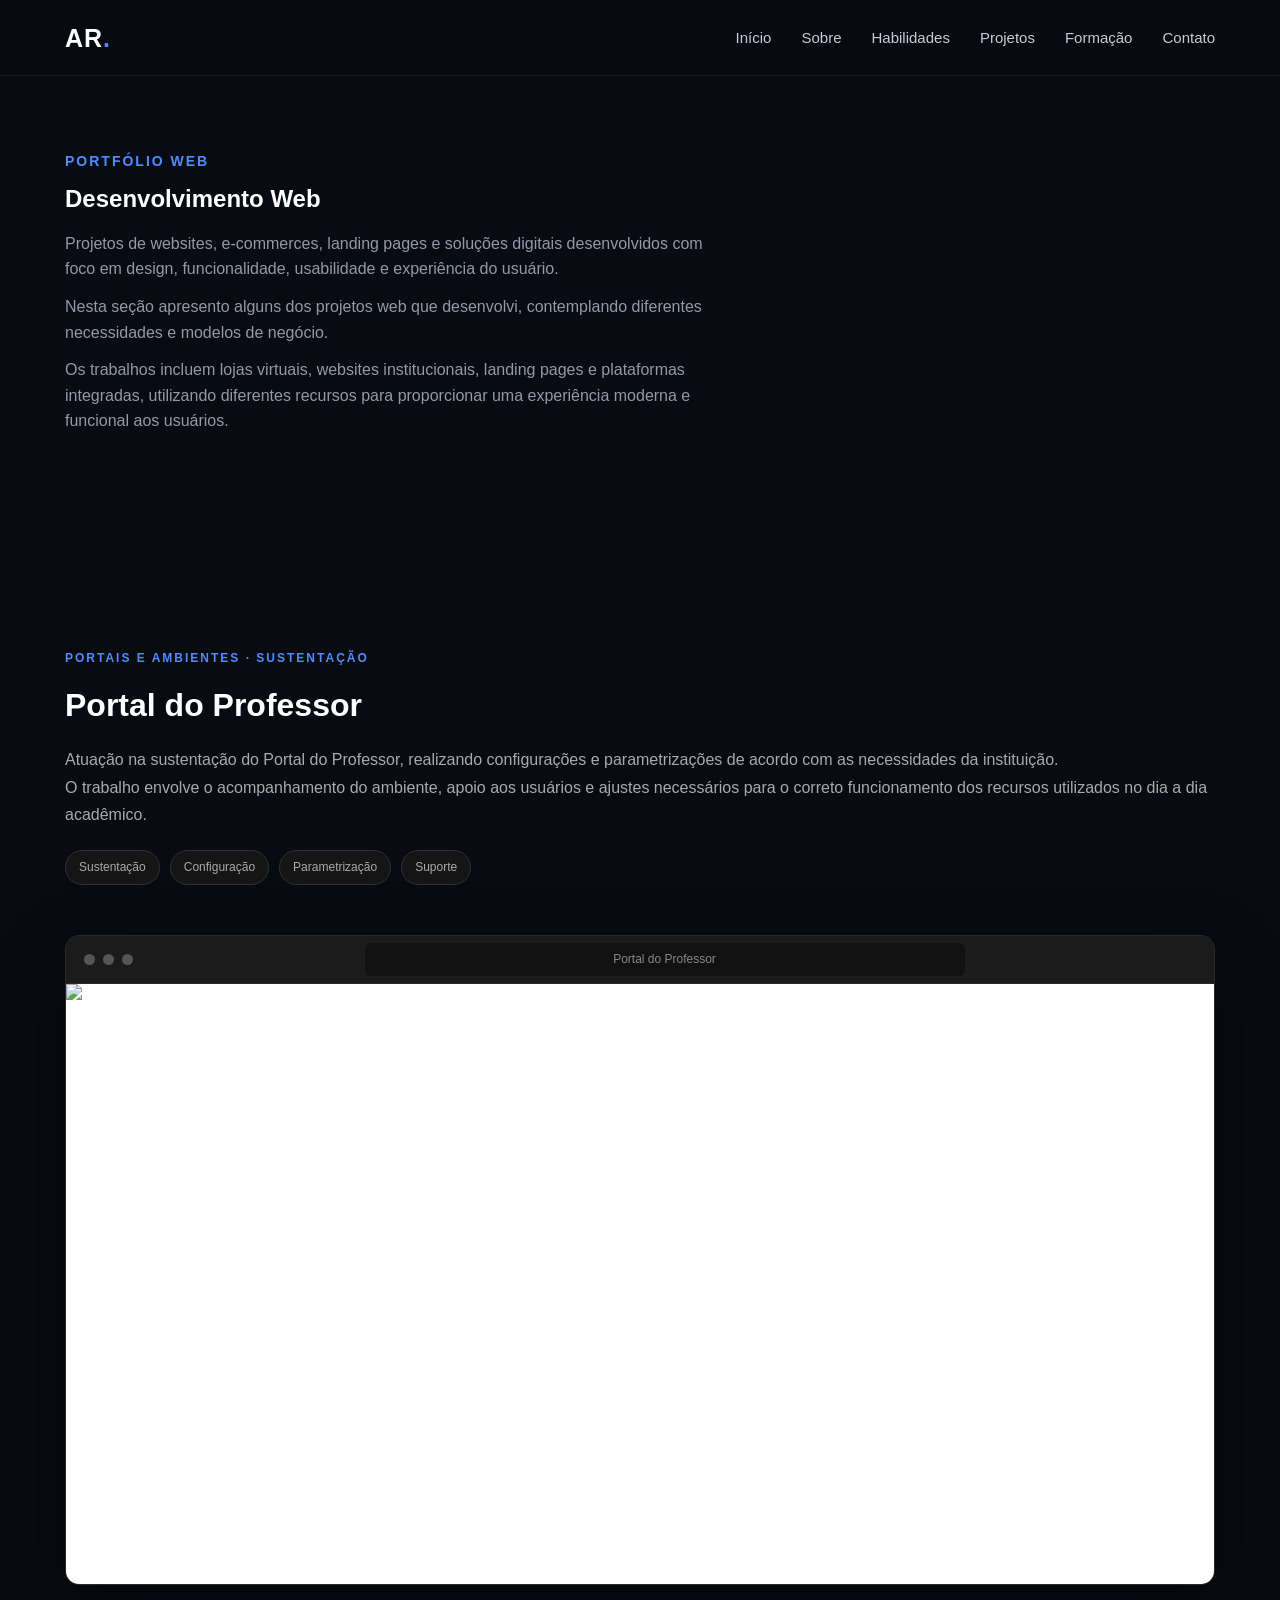
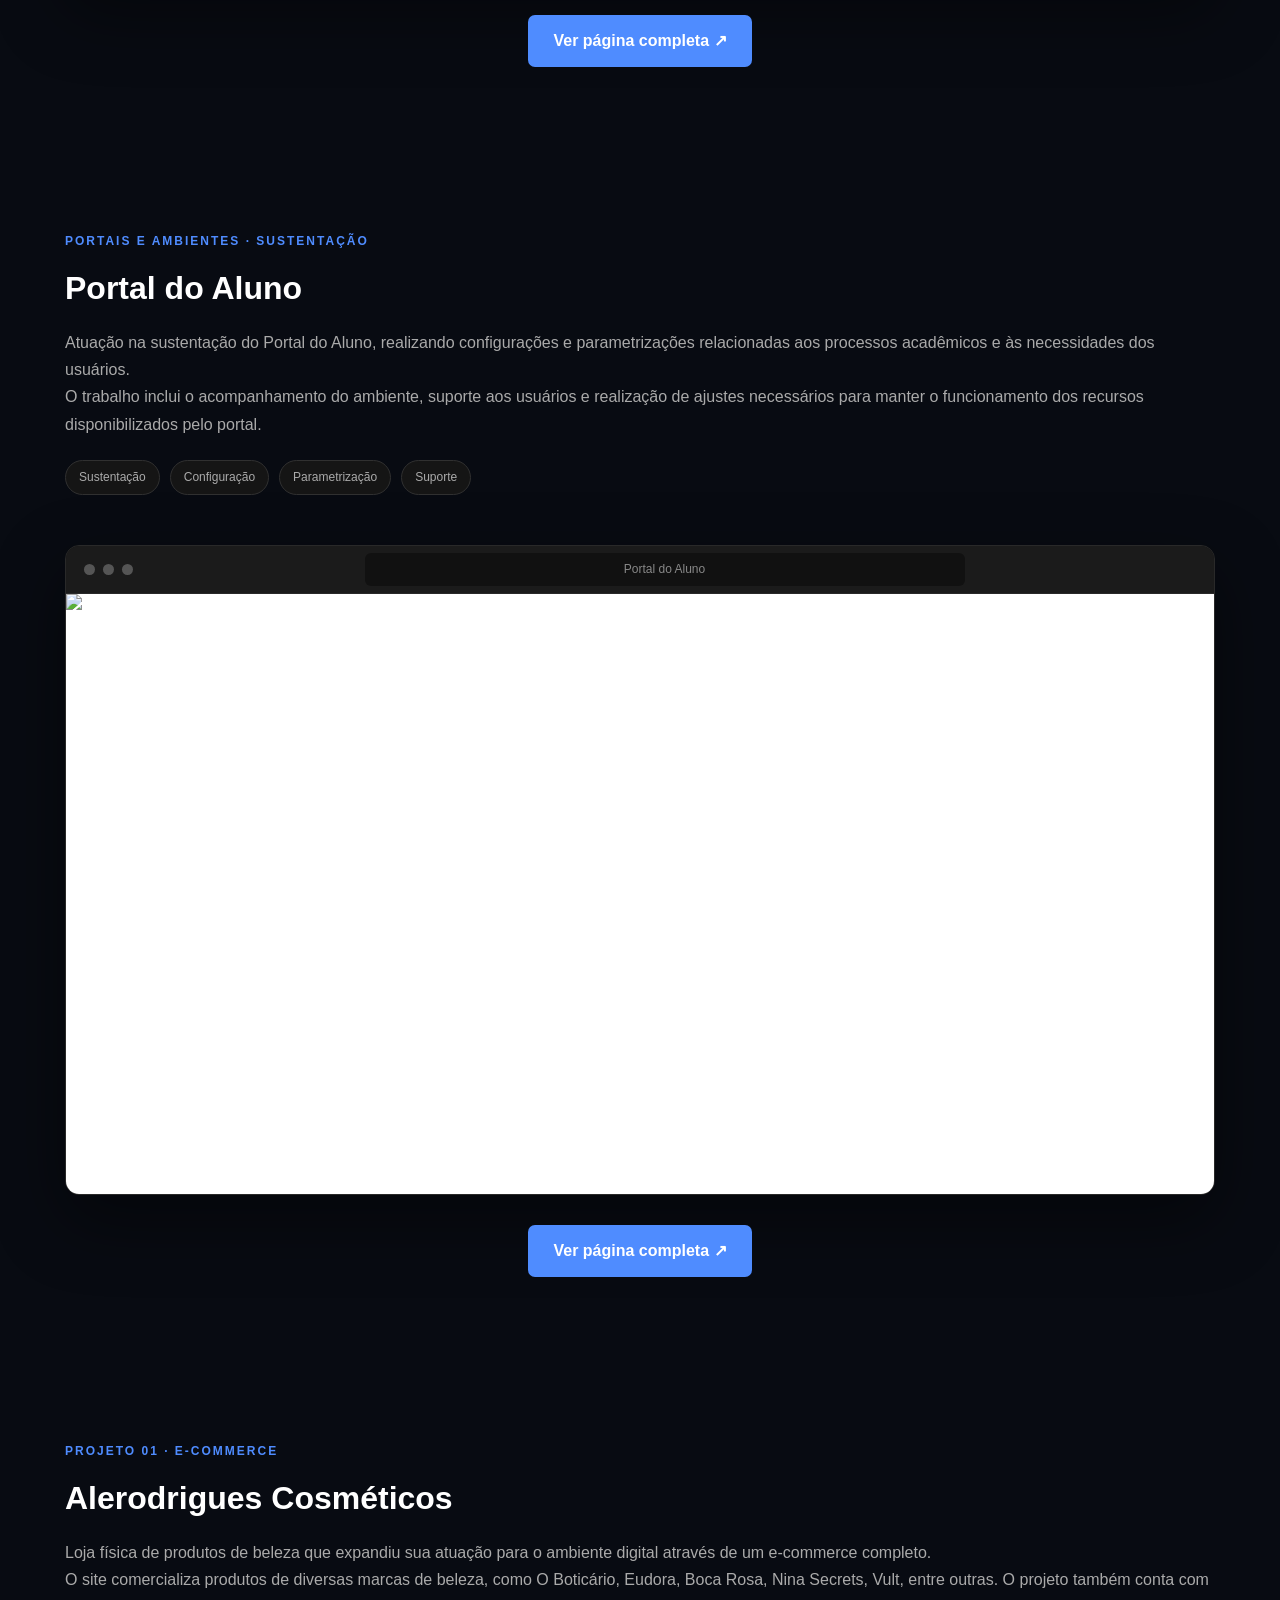
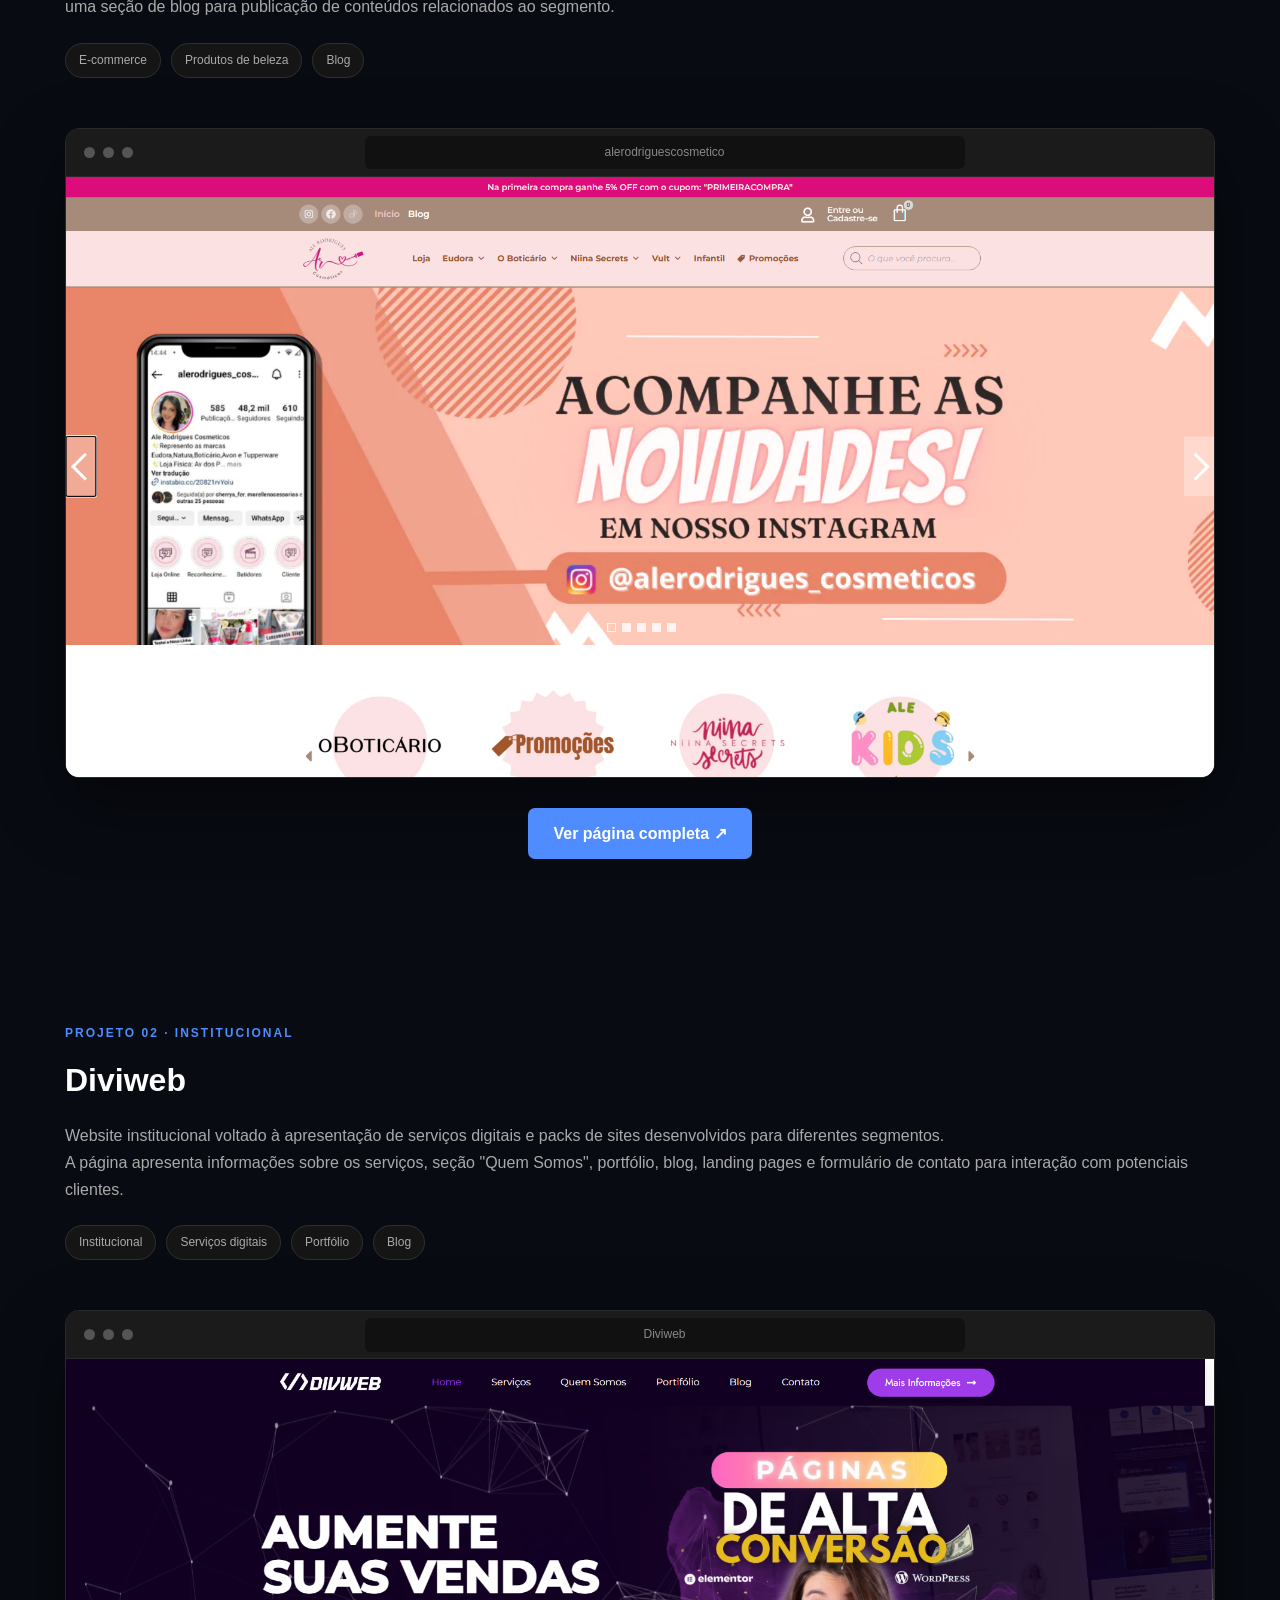
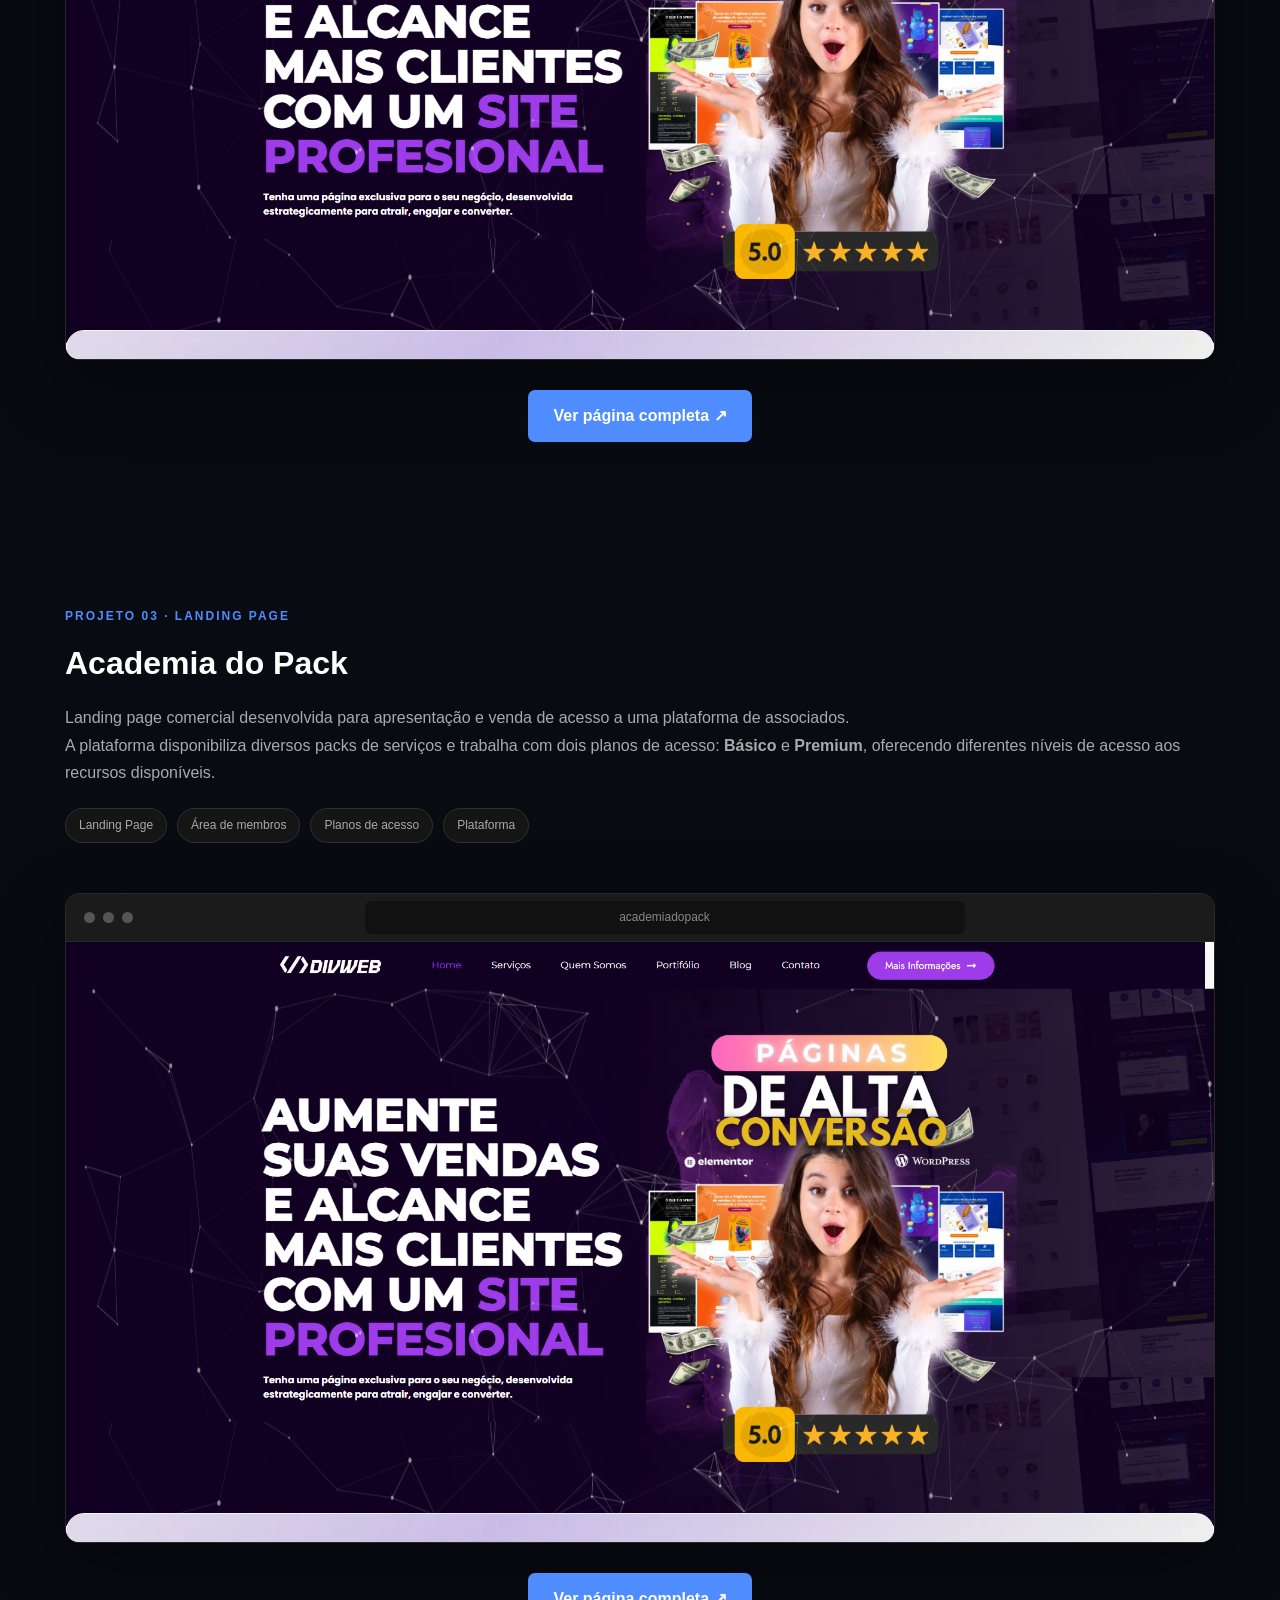
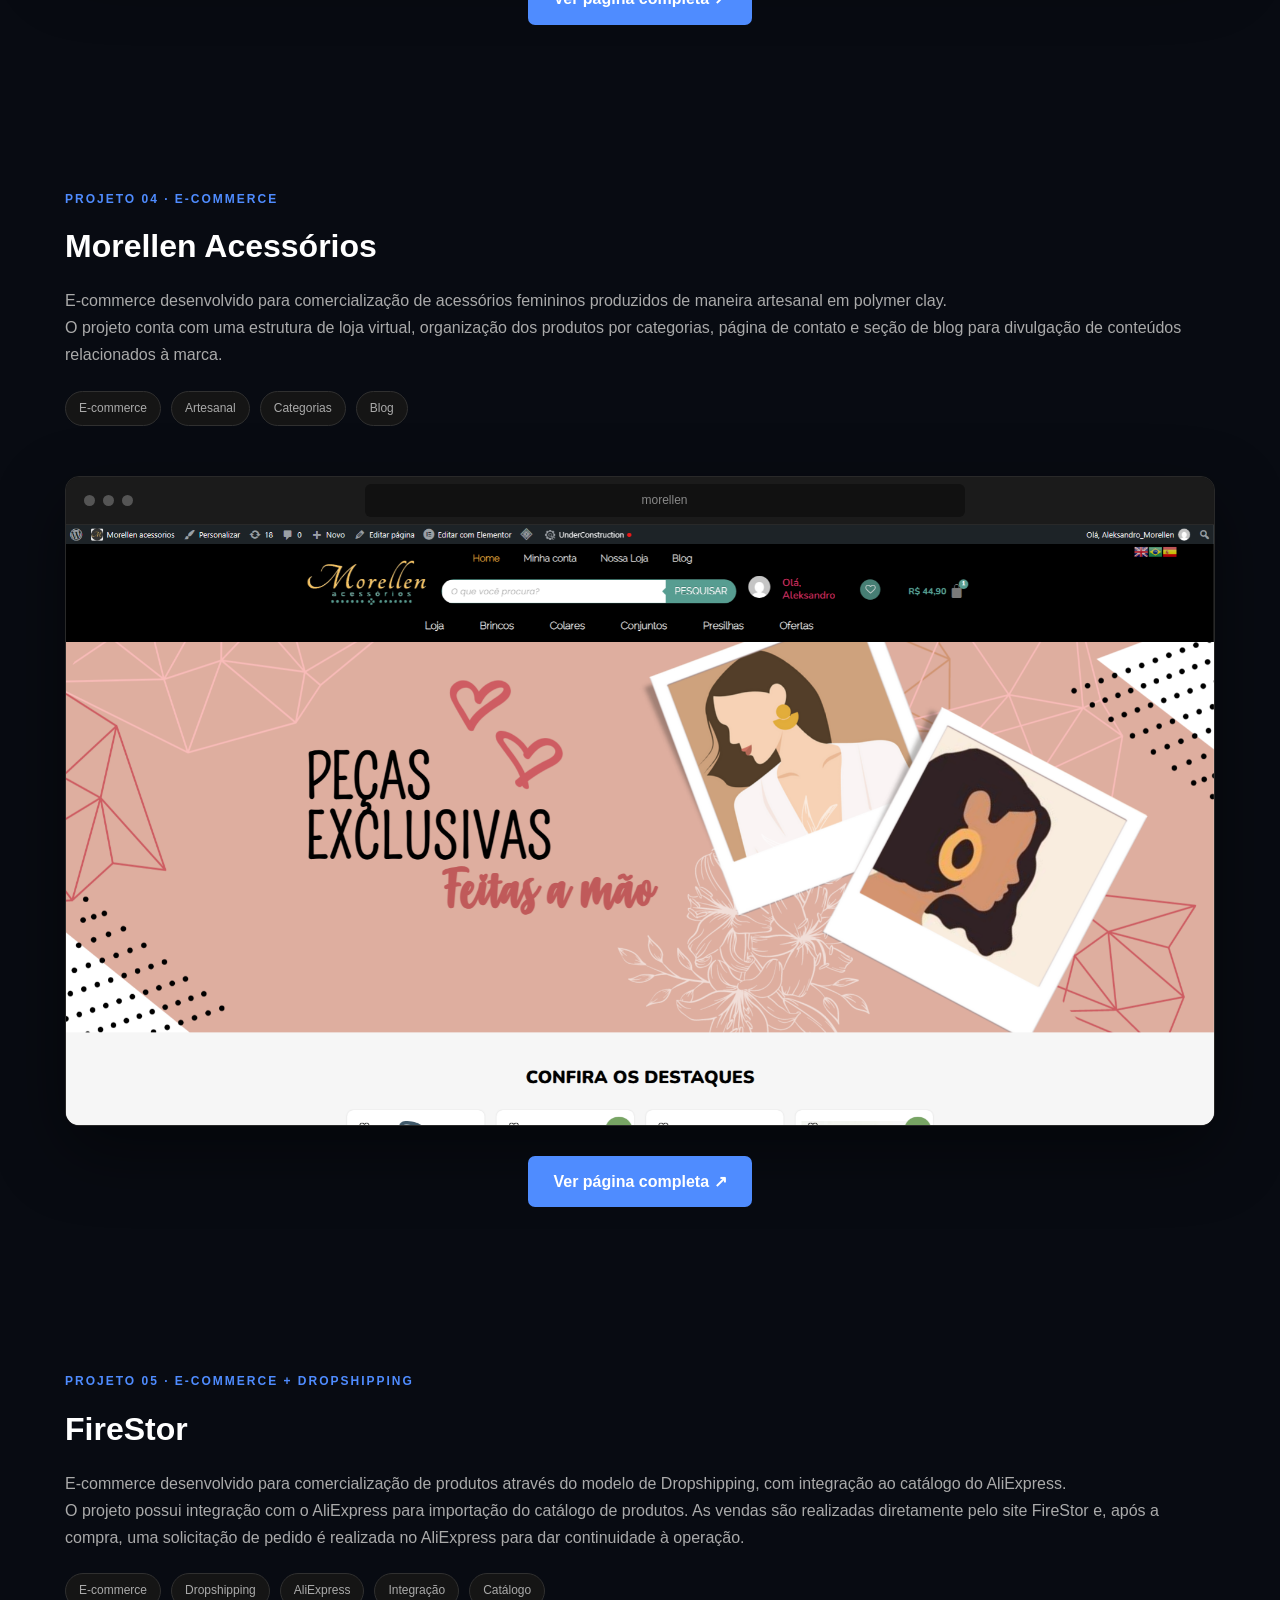
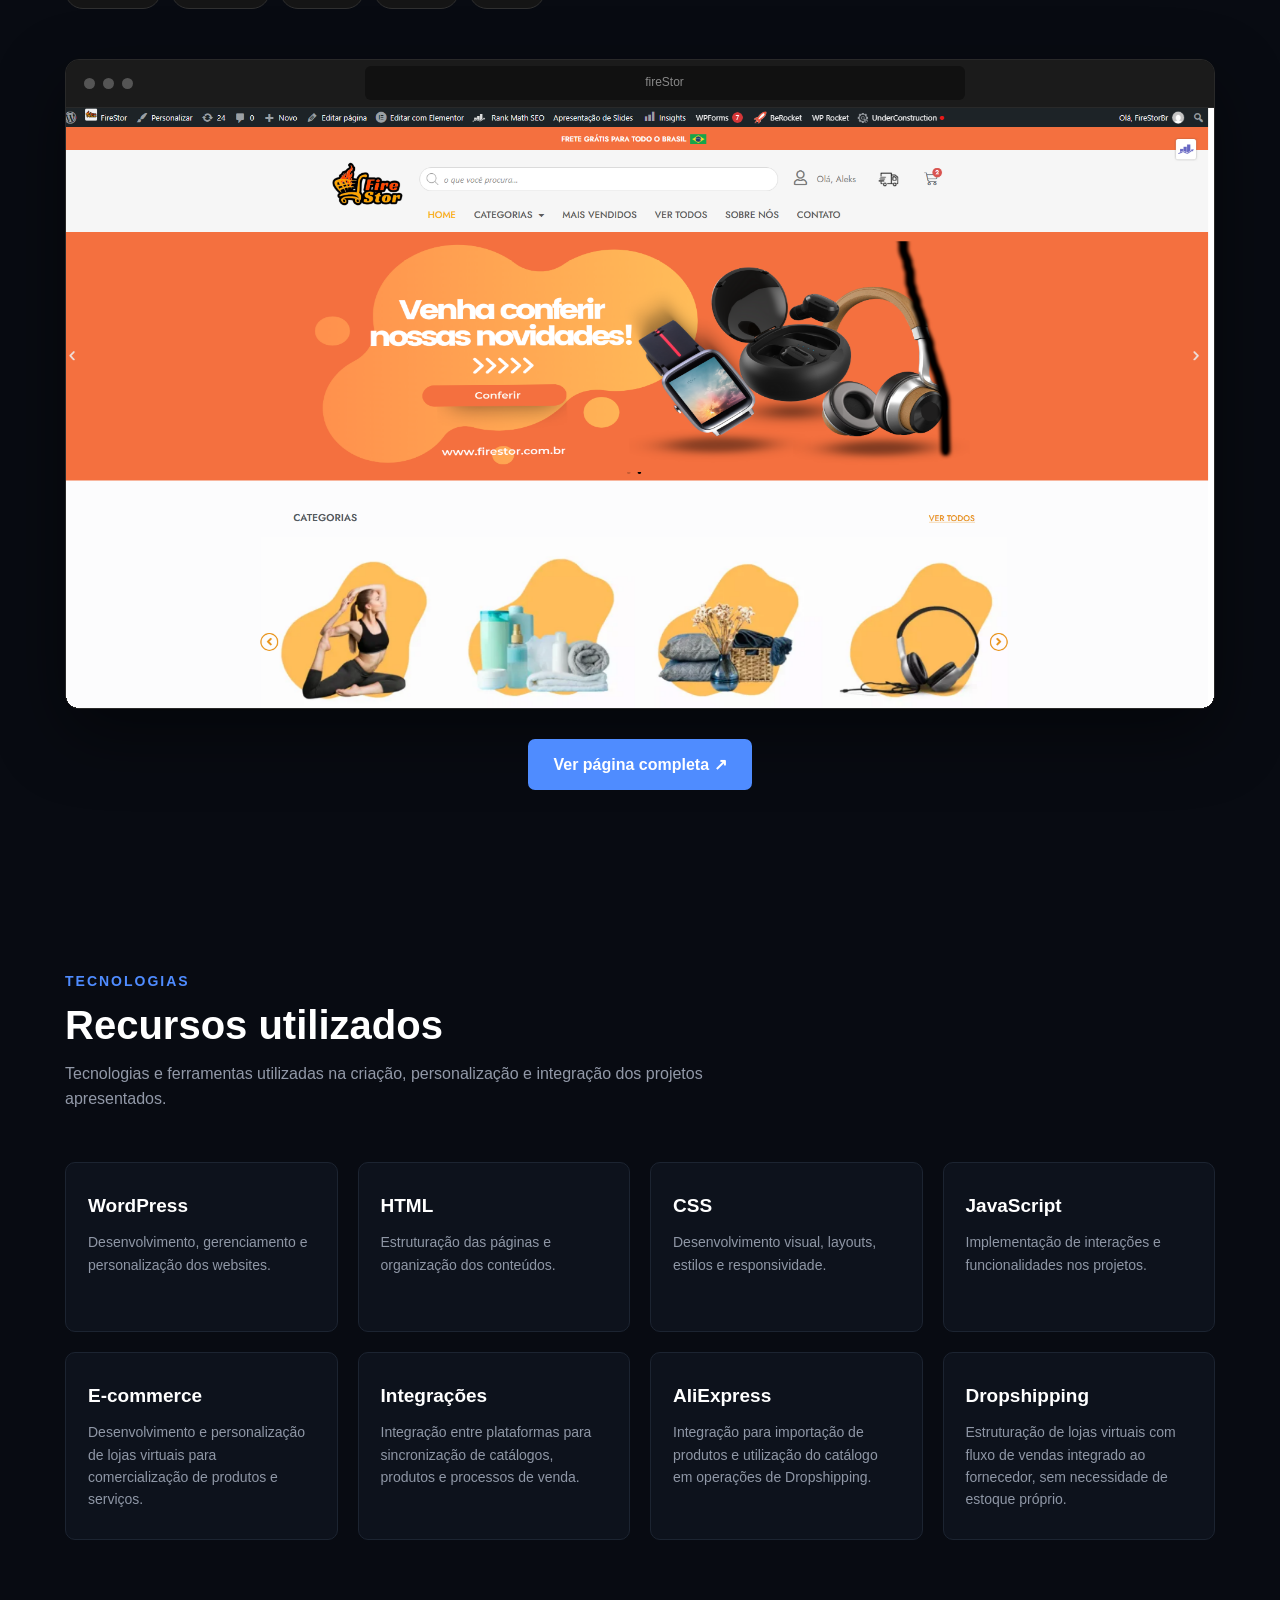
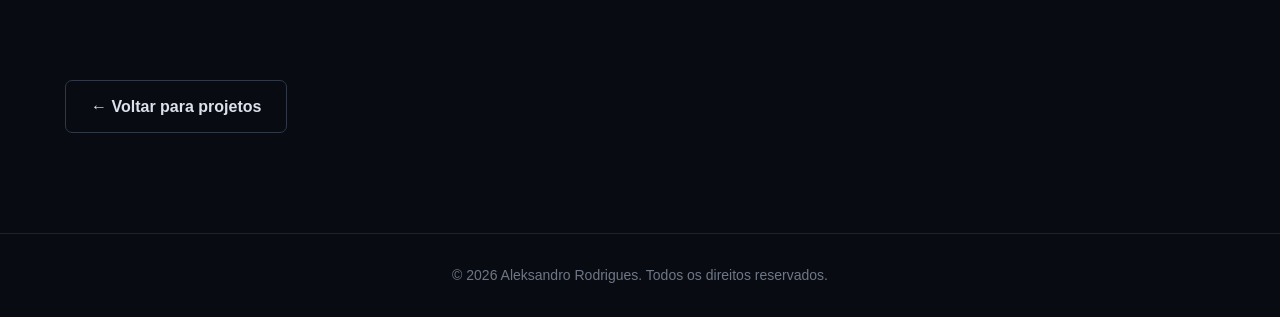
==== commit 4d8aa939: "Update desenvolvimento-web.html" ====
--- a/projetos/desenvolvimento-web.html
+++ b/projetos/desenvolvimento-web.html
@@ -112,7 +112,173 @@
 
     </section>--?
 
-    
+<!-- =========================================
+     PORTAIS E AMBIENTES
+========================================== -->
+
+<section class="website-demo">
+
+    <div class="container">
+
+        <div class="demo-header">
+
+            <small>PORTAIS E AMBIENTES · SUSTENTAÇÃO</small>
+
+            <h2>Portal do Professor</h2>
+
+            <p>
+                Atuação na sustentação do Portal do Professor,
+                realizando configurações e parametrizações de
+                acordo com as necessidades da instituição.
+            </p>
+
+            <p>
+                O trabalho envolve o acompanhamento do ambiente,
+                apoio aos usuários e ajustes necessários para o
+                correto funcionamento dos recursos utilizados
+                no dia a dia acadêmico.
+            </p>
+
+            <div class="project-tags">
+                <span>Sustentação</span>
+                <span>Configuração</span>
+                <span>Parametrização</span>
+                <span>Suporte</span>
+            </div>
+
+        </div>
+
+
+        <div class="browser-window">
+
+            <div class="browser-header">
+
+                <div class="browser-buttons">
+                    <span></span>
+                    <span></span>
+                    <span></span>
+                </div>
+
+                <div class="browser-address">
+                    Portal do Professor
+                </div>
+
+            </div>
+
+
+            <div class="website-preview">
+
+                <!-- Substitua pela imagem do Portal do Professor -->
+                <img
+                    src="../images/portal-professor.png"
+                    alt="Prévia do Portal do Professor"
+                >
+
+            </div>
+
+        </div>
+
+
+        <div class="website-actions">
+
+            <a
+                href="../images/portal-professor.png"
+                target="_blank"
+                class="btn btn-primary"
+            >
+                Ver página completa ↗
+            </a>
+
+        </div>
+
+    </div>
+
+</section>
+
+
+<!-- =========================================
+     PORTAL DO ALUNO
+========================================== -->
+
+<section class="website-demo">
+
+    <div class="container">
+
+        <div class="demo-header">
+
+            <small>PORTAIS E AMBIENTES · SUSTENTAÇÃO</small>
+
+            <h2>Portal do Aluno</h2>
+
+            <p>
+                Atuação na sustentação do Portal do Aluno,
+                realizando configurações e parametrizações
+                relacionadas aos processos acadêmicos e
+                às necessidades dos usuários.
+            </p>
+
+            <p>
+                O trabalho inclui o acompanhamento do ambiente,
+                suporte aos usuários e realização de ajustes
+                necessários para manter o funcionamento dos
+                recursos disponibilizados pelo portal.
+            </p>
+
+            <div class="project-tags">
+                <span>Sustentação</span>
+                <span>Configuração</span>
+                <span>Parametrização</span>
+                <span>Suporte</span>
+            </div>
+
+        </div>
+
+
+        <div class="browser-window">
+
+            <div class="browser-header">
+
+                <div class="browser-buttons">
+                    <span></span>
+                    <span></span>
+                    <span></span>
+                </div>
+
+                <div class="browser-address">
+                    Portal do Aluno
+                </div>
+
+            </div>
+
+
+            <div class="website-preview">
+
+                <!-- Substitua pela imagem do Portal do Aluno -->
+                <img
+                    src="../images/portal-aluno.png"
+                    alt="Prévia do Portal do Aluno"
+                >
+
+            </div>
+
+        </div>
+
+
+        <div class="website-actions">
+
+            <a
+                href="../images/portal-aluno.png"
+                target="_blank"
+                class="btn btn-primary"
+            >
+                Ver página completa ↗
+            </a>
+
+        </div>
+
+    </div>
+
+</section>
 
     <!-- =========================================
          PROJETO 01
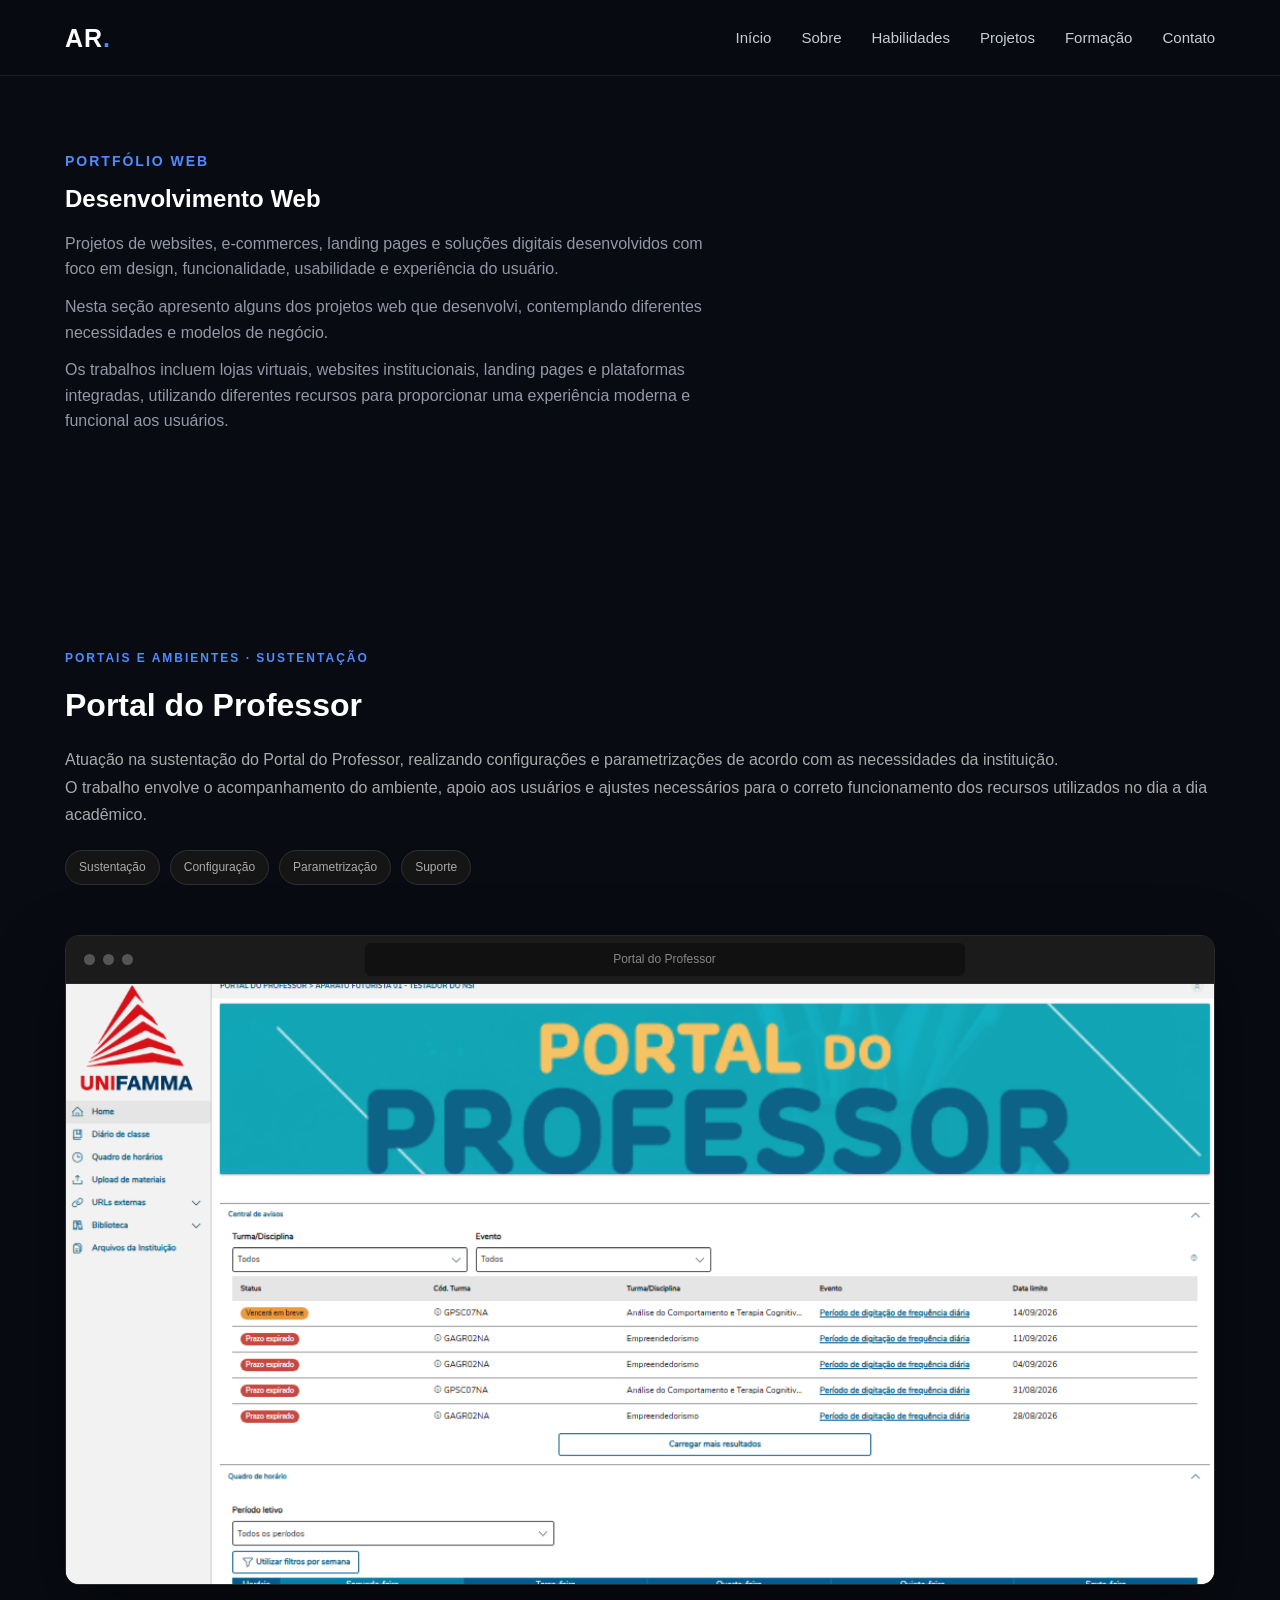
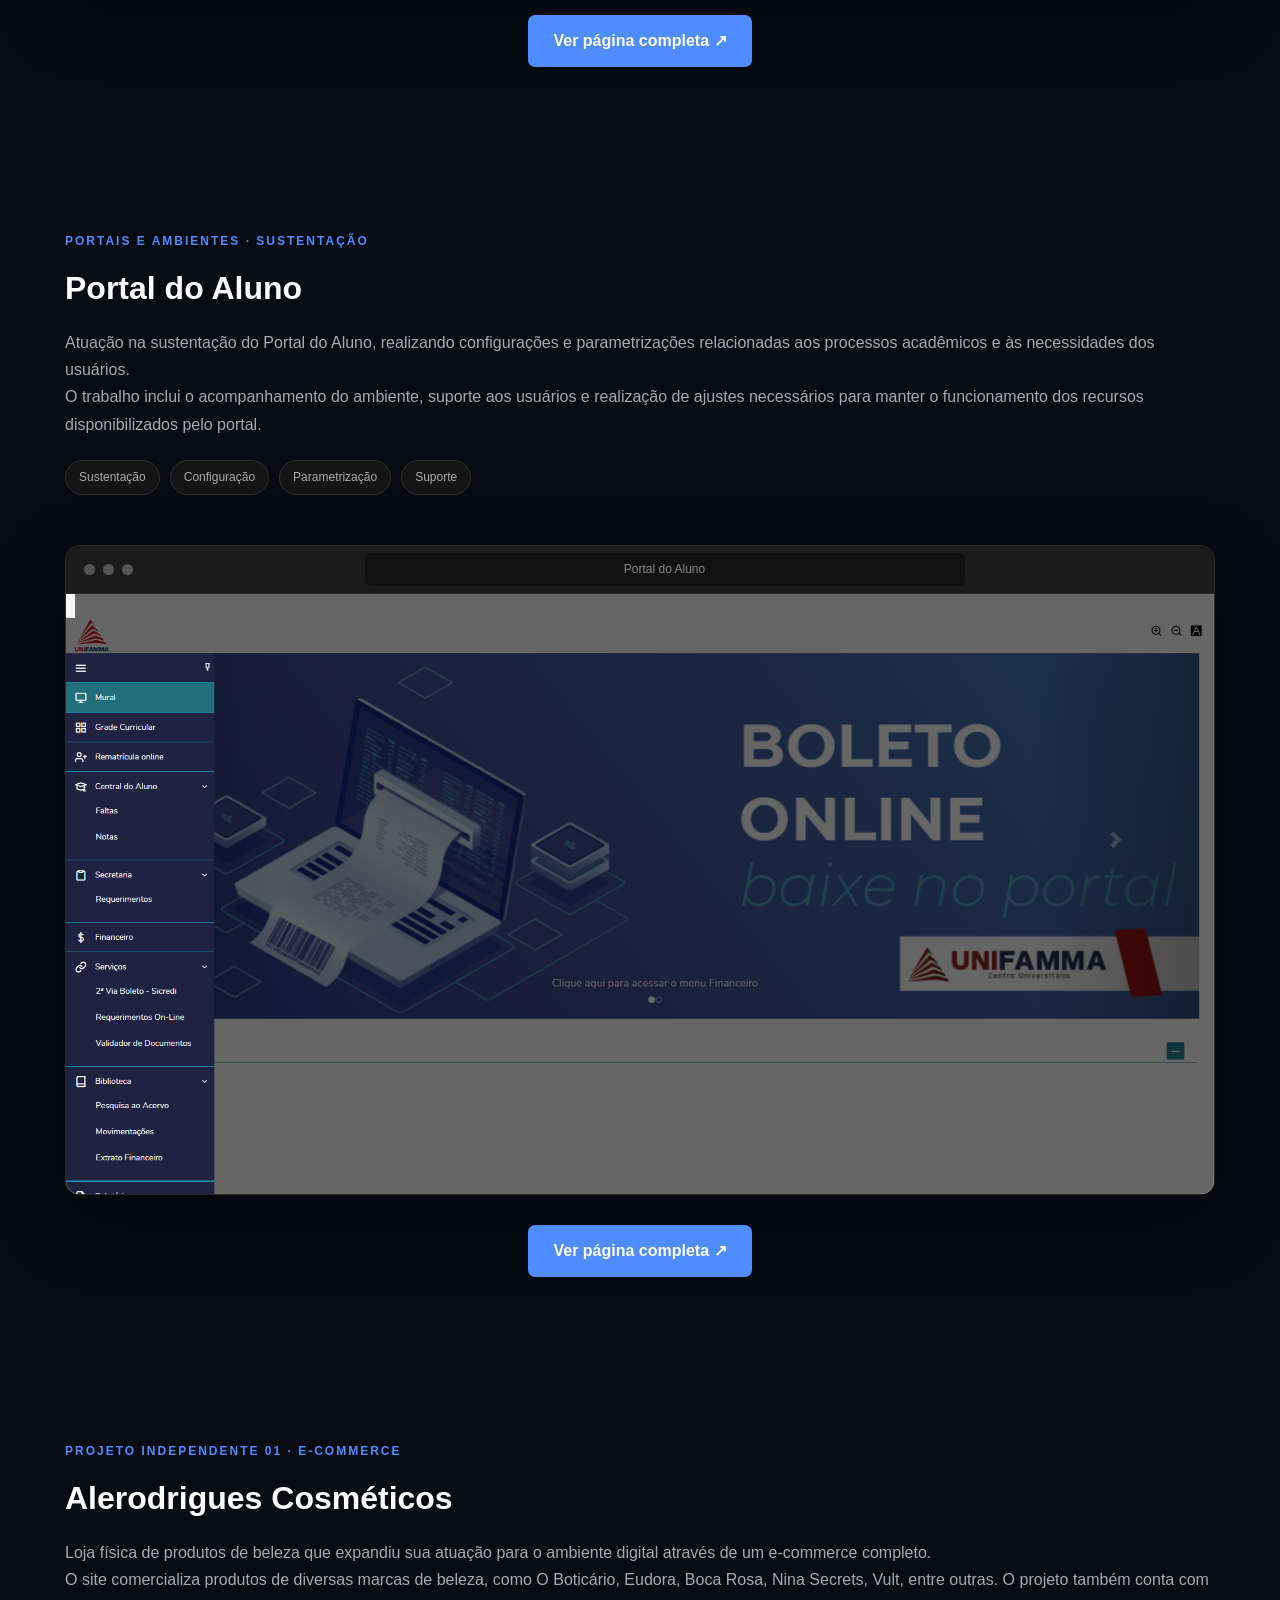
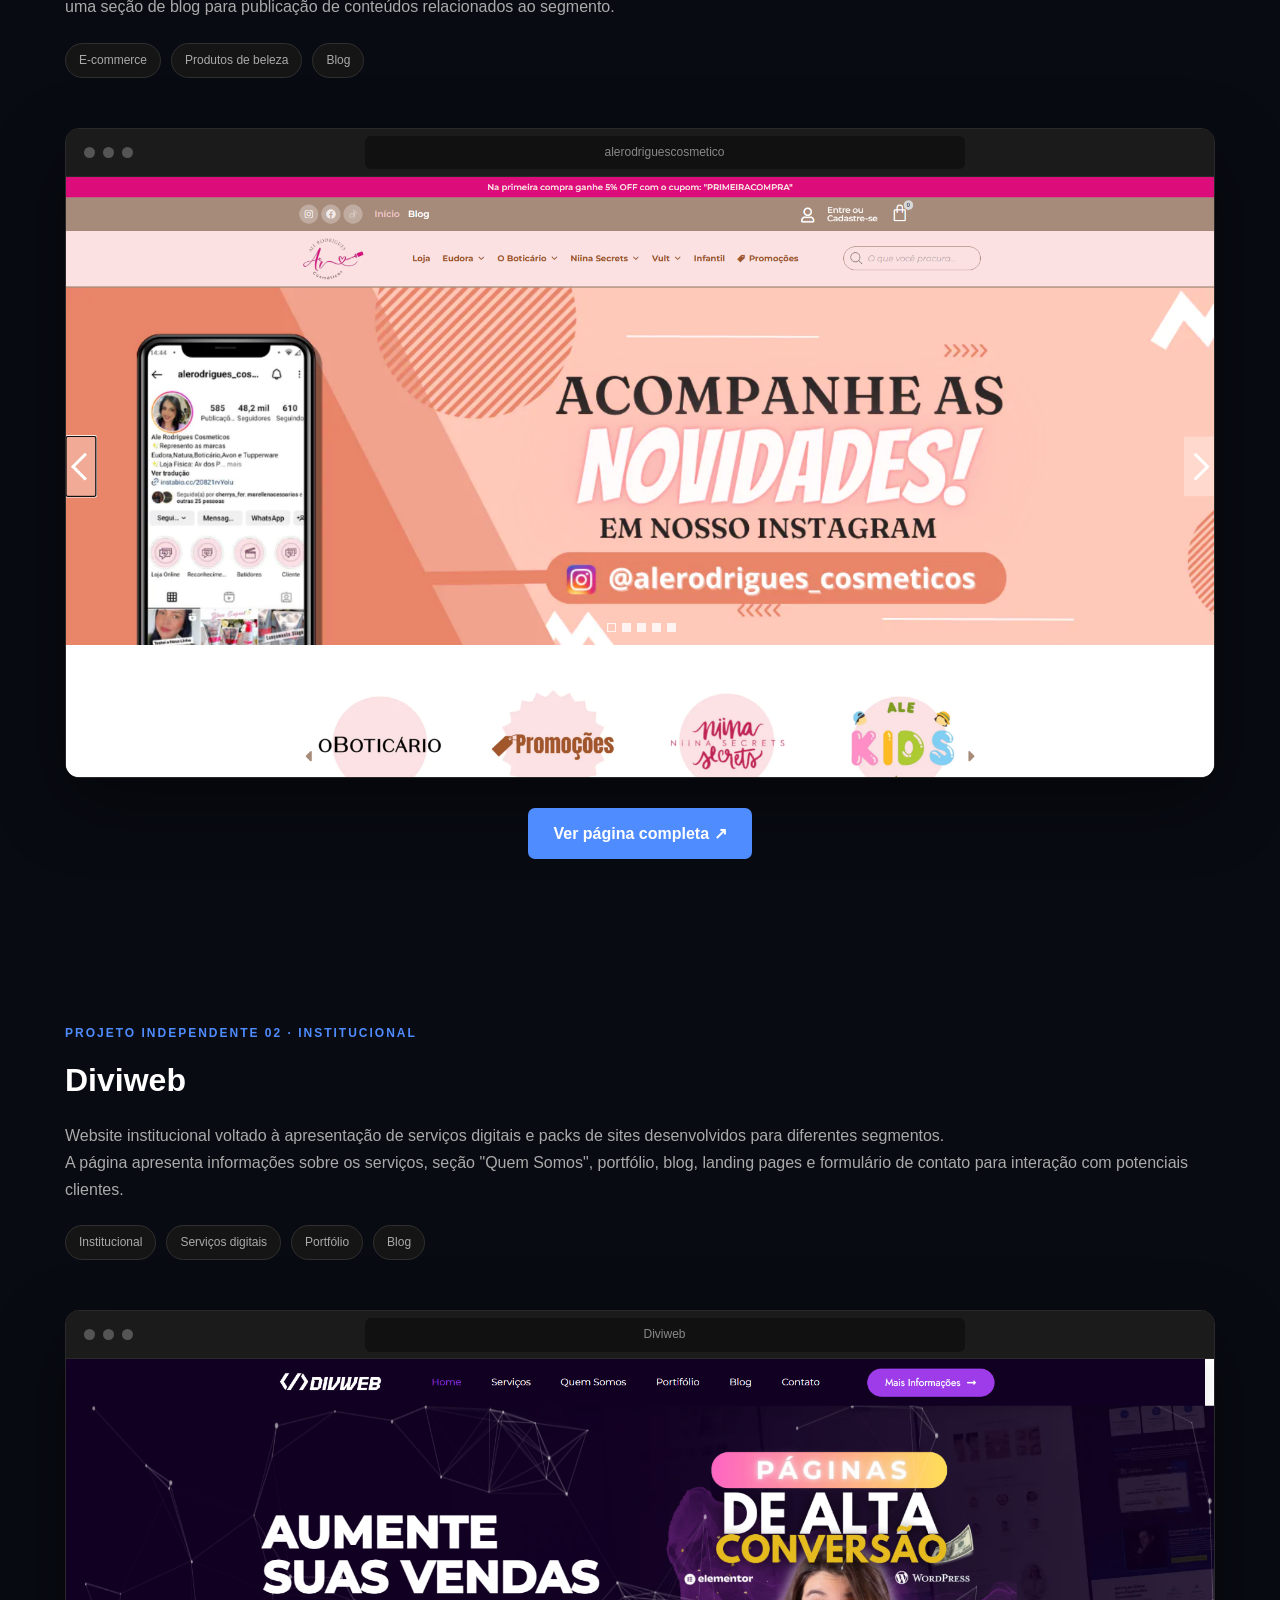
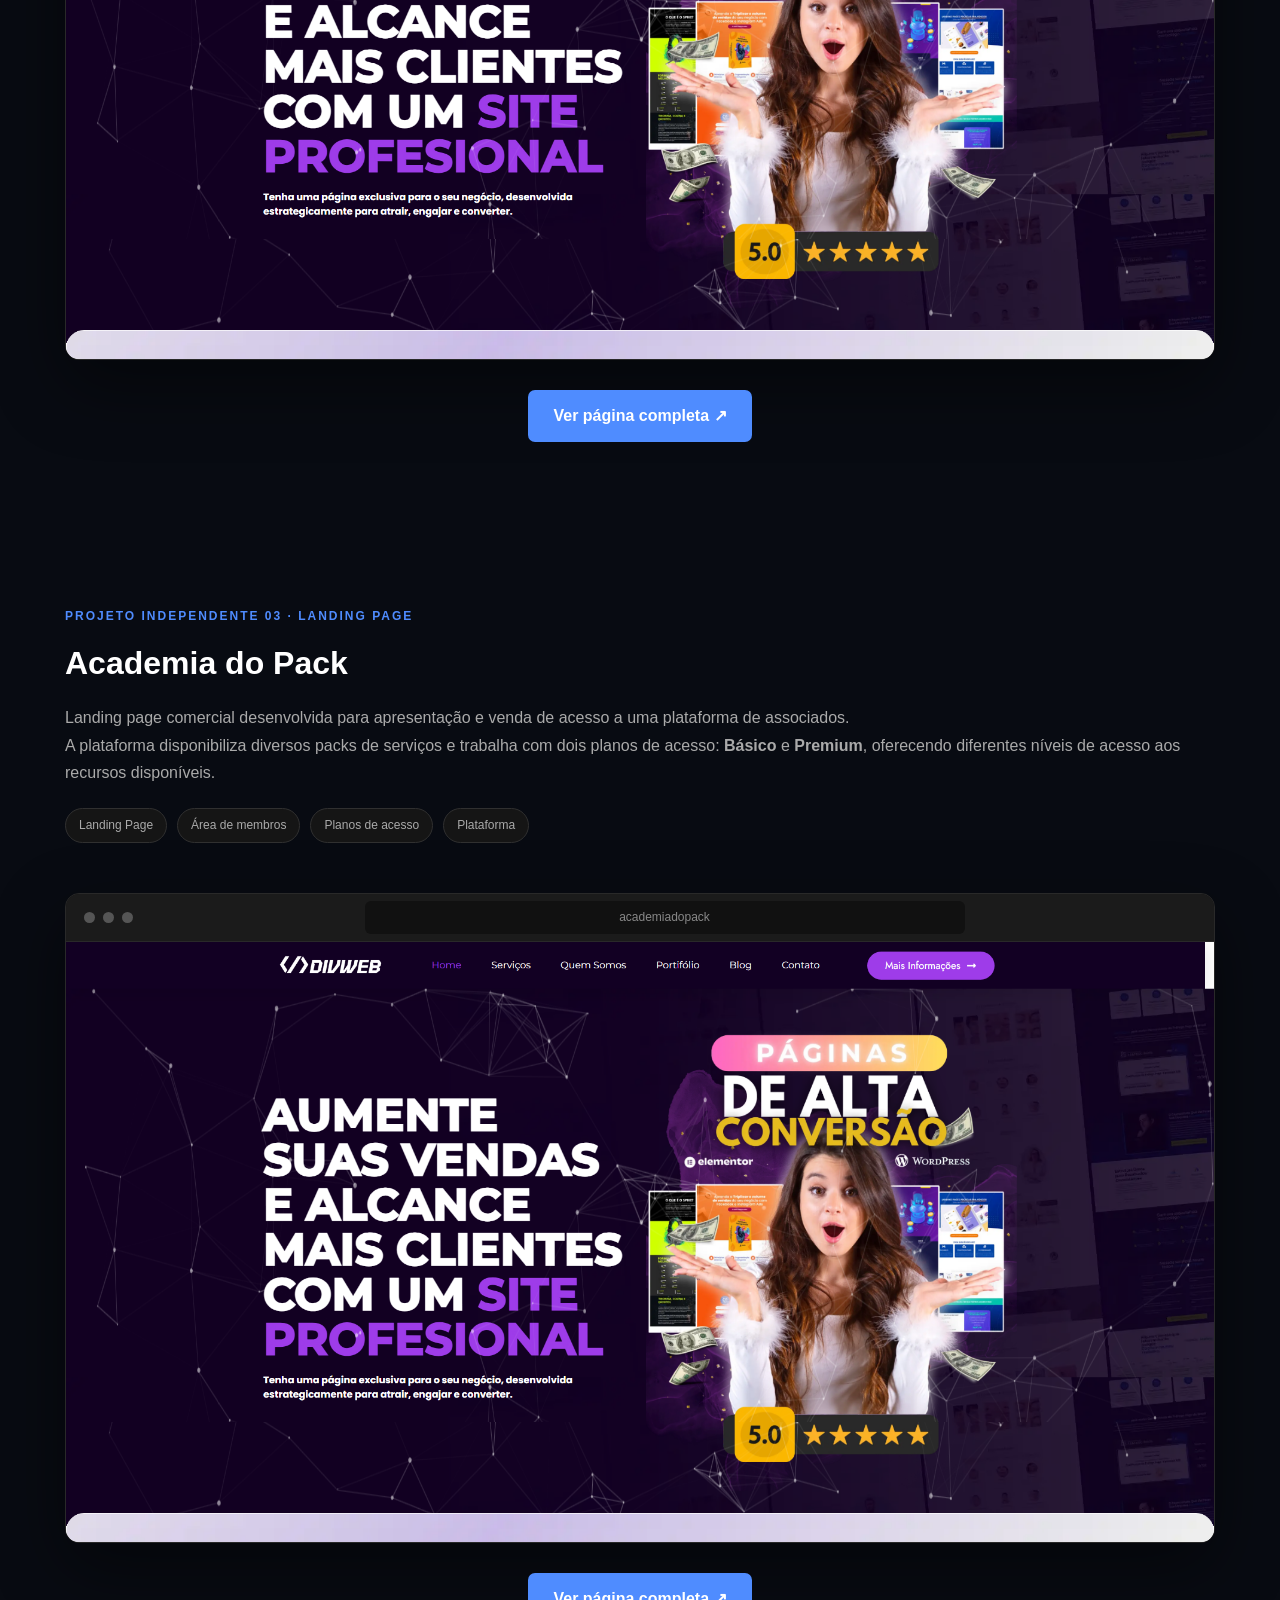
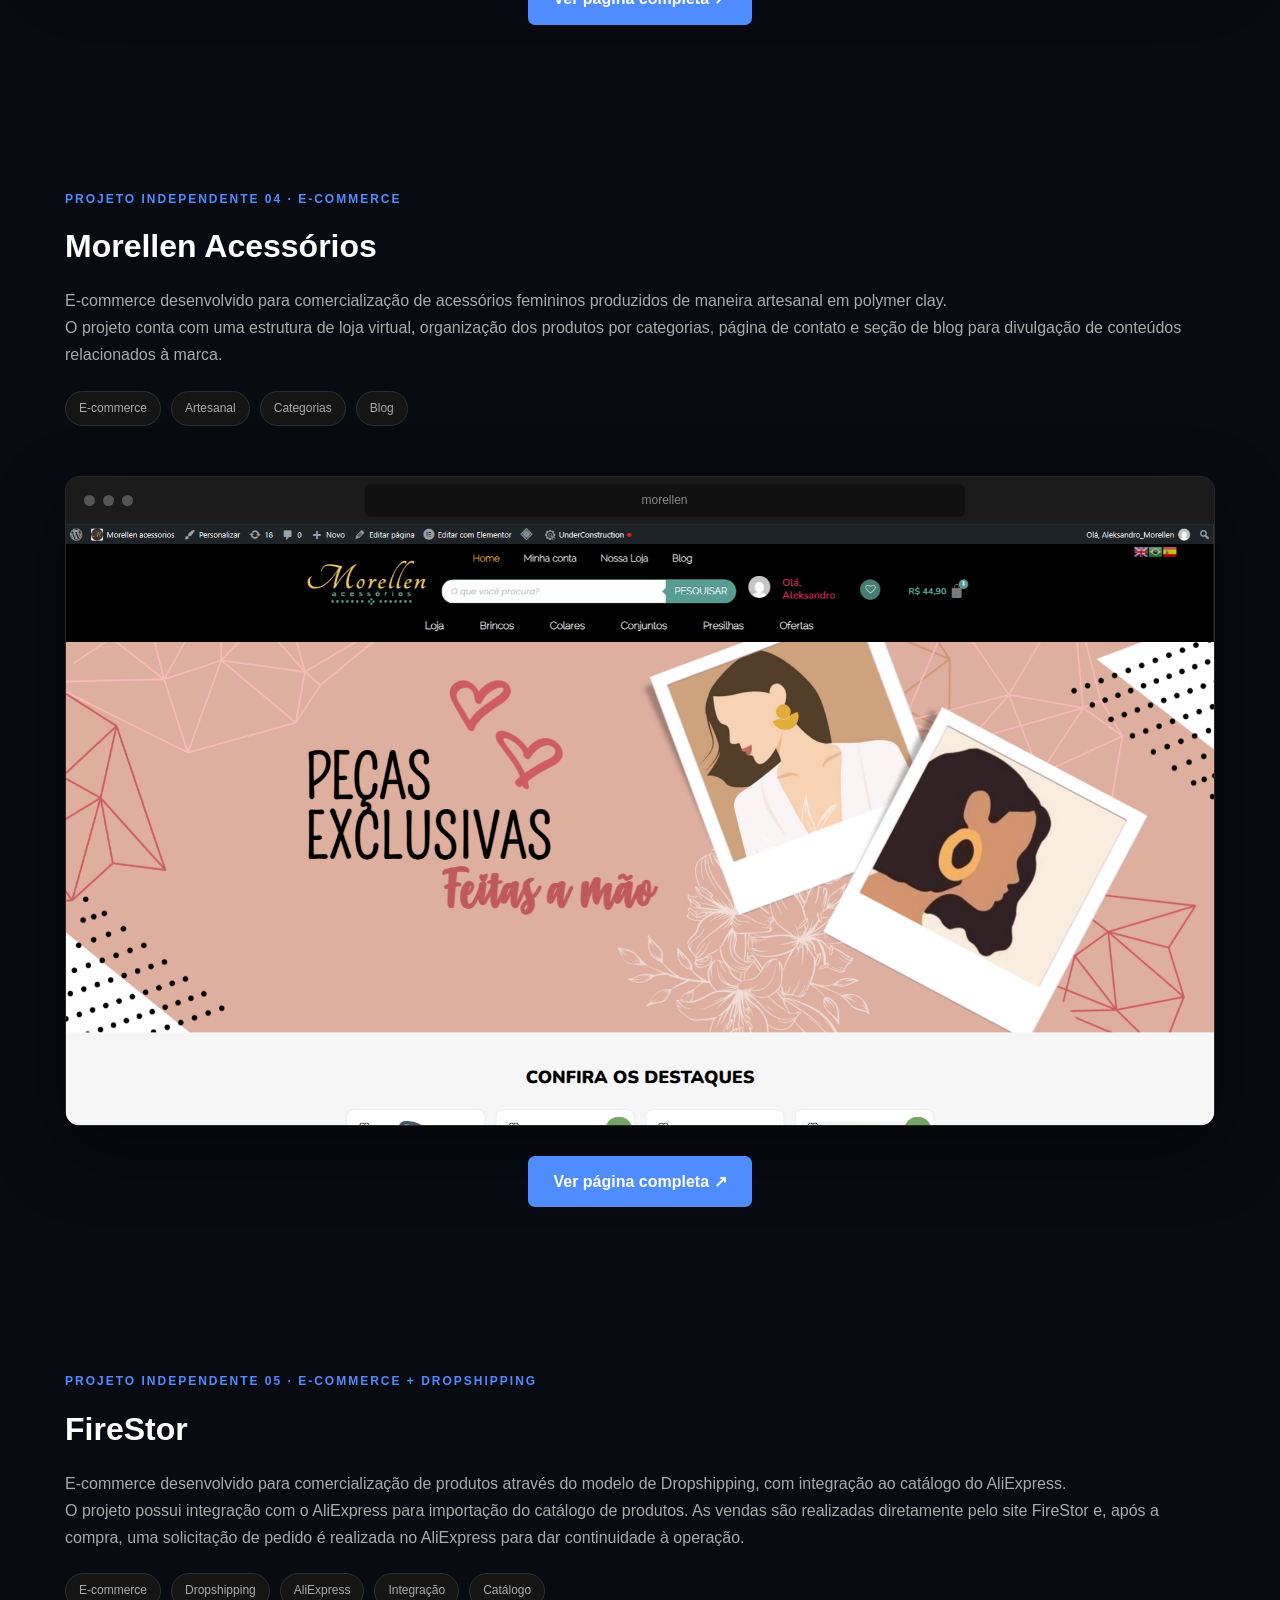
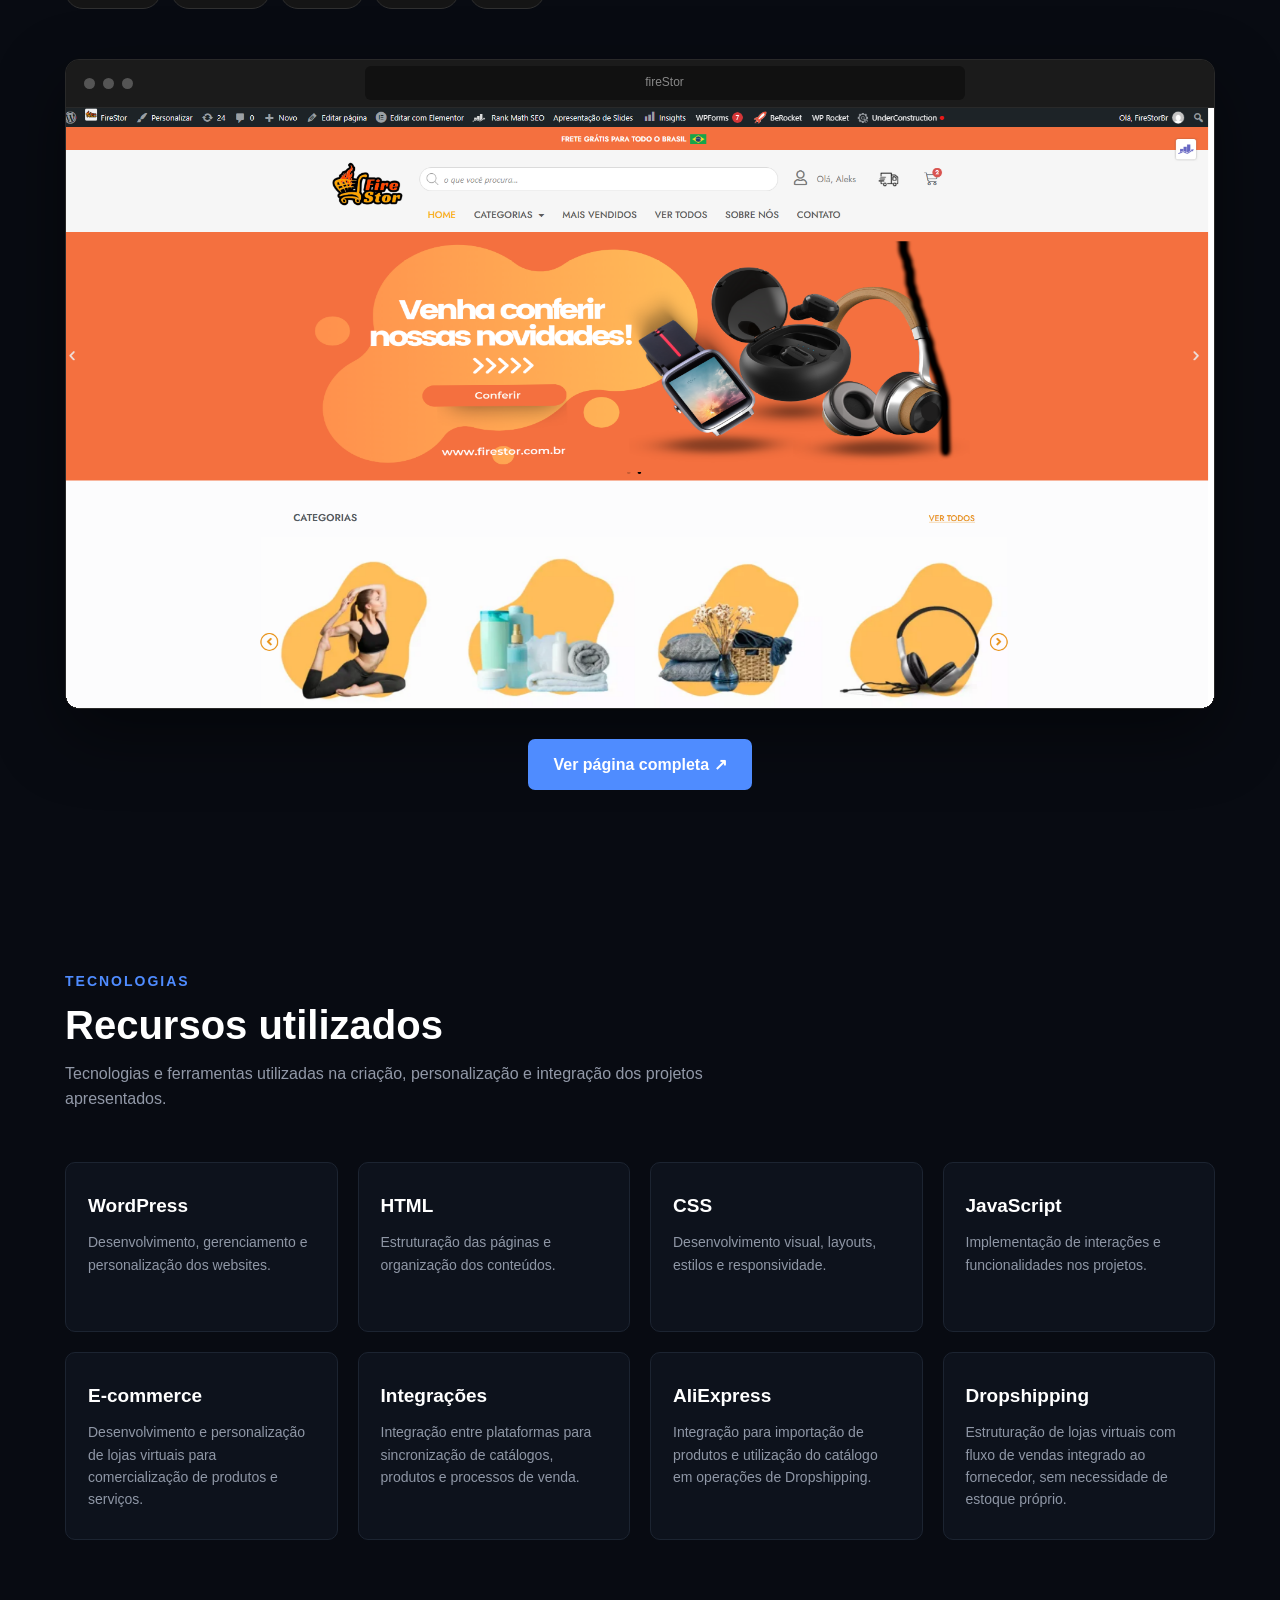
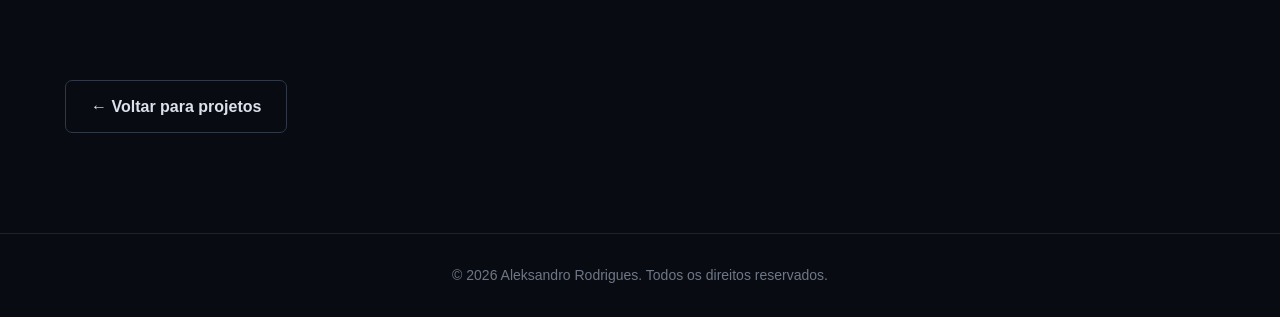
==== commit fc79bb30: "Update desenvolvimento-web.html" ====
--- a/projetos/desenvolvimento-web.html
+++ b/projetos/desenvolvimento-web.html
@@ -290,7 +290,7 @@
 
             <div class="demo-header">
 
-                <small>PROJETO 01 · E-COMMERCE</small>
+                <small>PROJETO INDEPENDENTE 01 · E-COMMERCE</small>
 
                 <h2>Alerodrigues Cosméticos</h2>
 
@@ -373,7 +373,7 @@
 
             <div class="demo-header">
 
-                <small>PROJETO 02 · INSTITUCIONAL</small>
+                <small>PROJETO INDEPENDENTE 02 · INSTITUCIONAL</small>
 
                 <h2>Diviweb</h2>
 
@@ -456,7 +456,7 @@
 
             <div class="demo-header">
 
-                <small>PROJETO 03 · LANDING PAGE</small>
+                <small>PROJETO INDEPENDENTE 03 · LANDING PAGE</small>
 
                 <h2>Academia do Pack</h2>
 
@@ -540,7 +540,7 @@
 
             <div class="demo-header">
 
-                <small>PROJETO 04 · E-COMMERCE</small>
+                <small>PROJETO INDEPENDENTE 04 · E-COMMERCE</small>
 
                 <h2>Morellen Acessórios</h2>
 
@@ -623,7 +623,7 @@
 
         <div class="demo-header">
 
-            <small>PROJETO 05 · E-COMMERCE + DROPSHIPPING</small>
+            <small>PROJETO INDEPENDENTE 05 · E-COMMERCE + DROPSHIPPING</small>
 
             <h2>FireStor</h2>
 
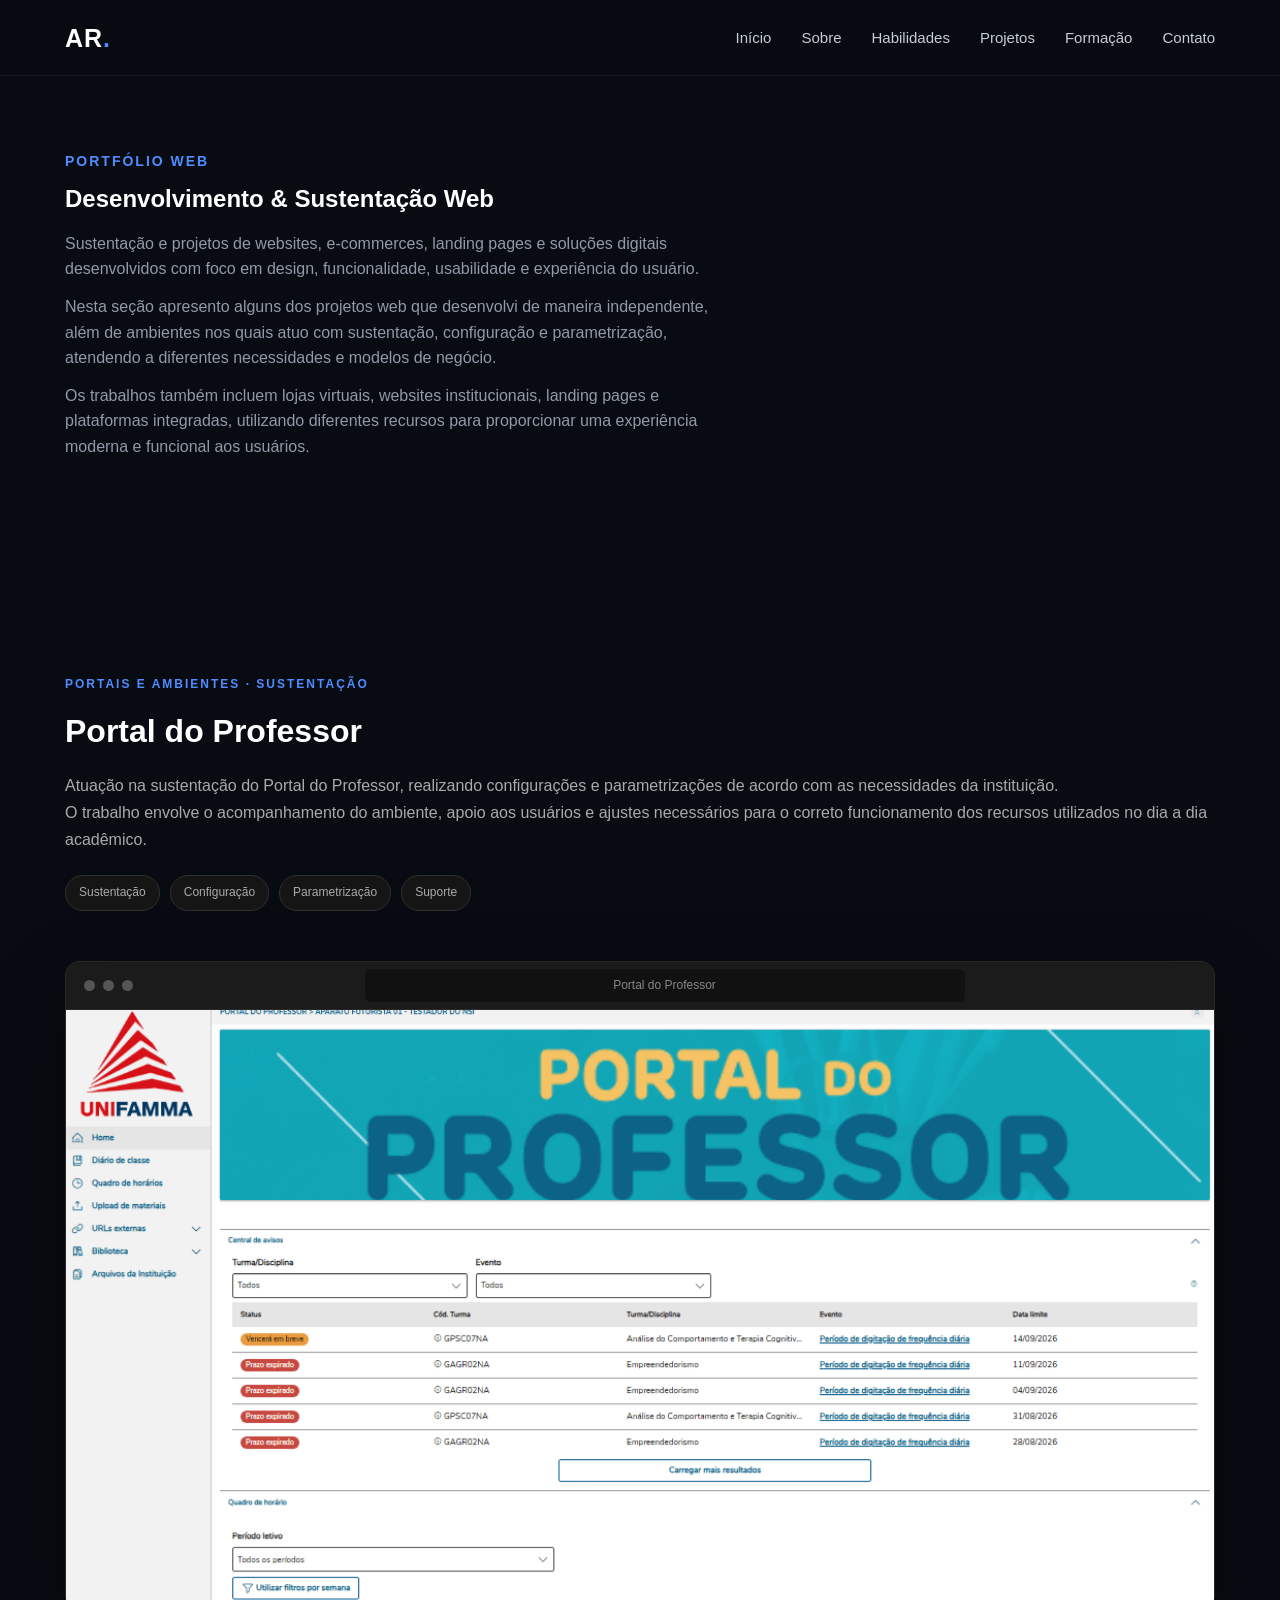
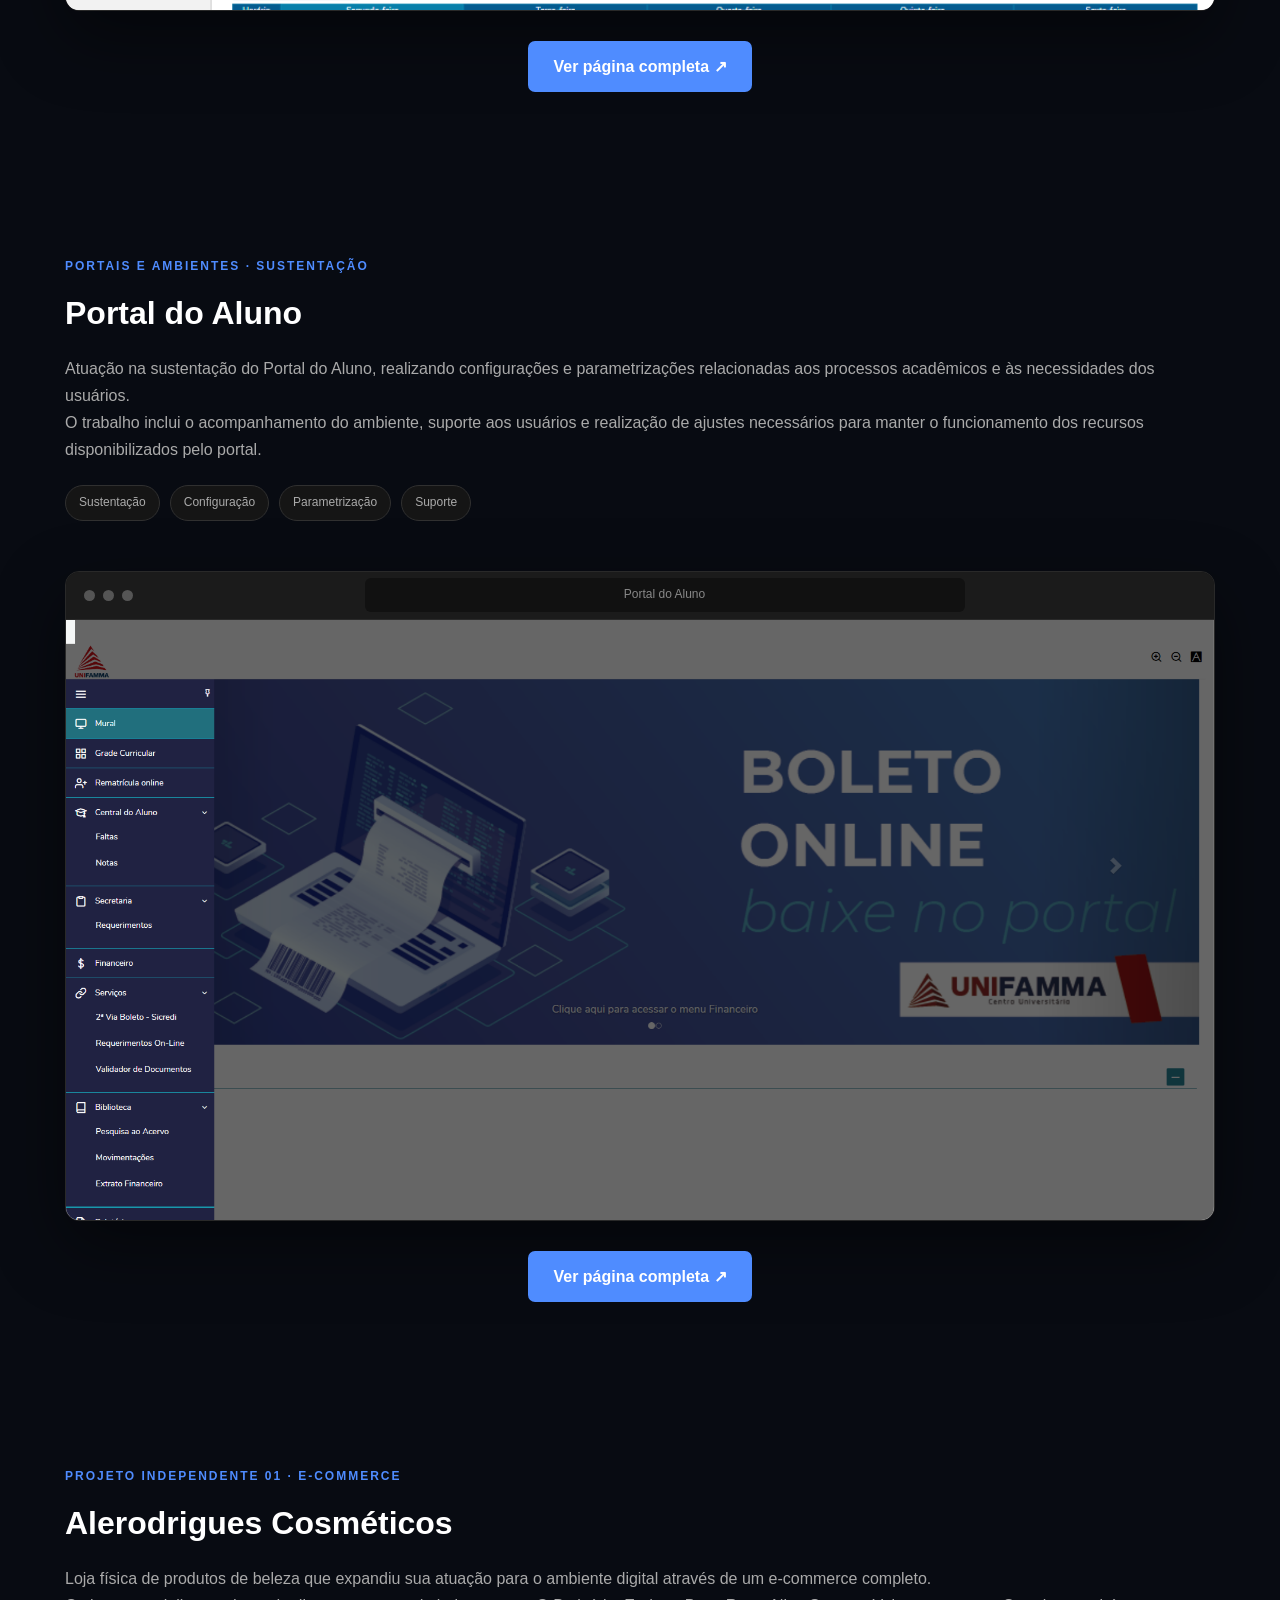
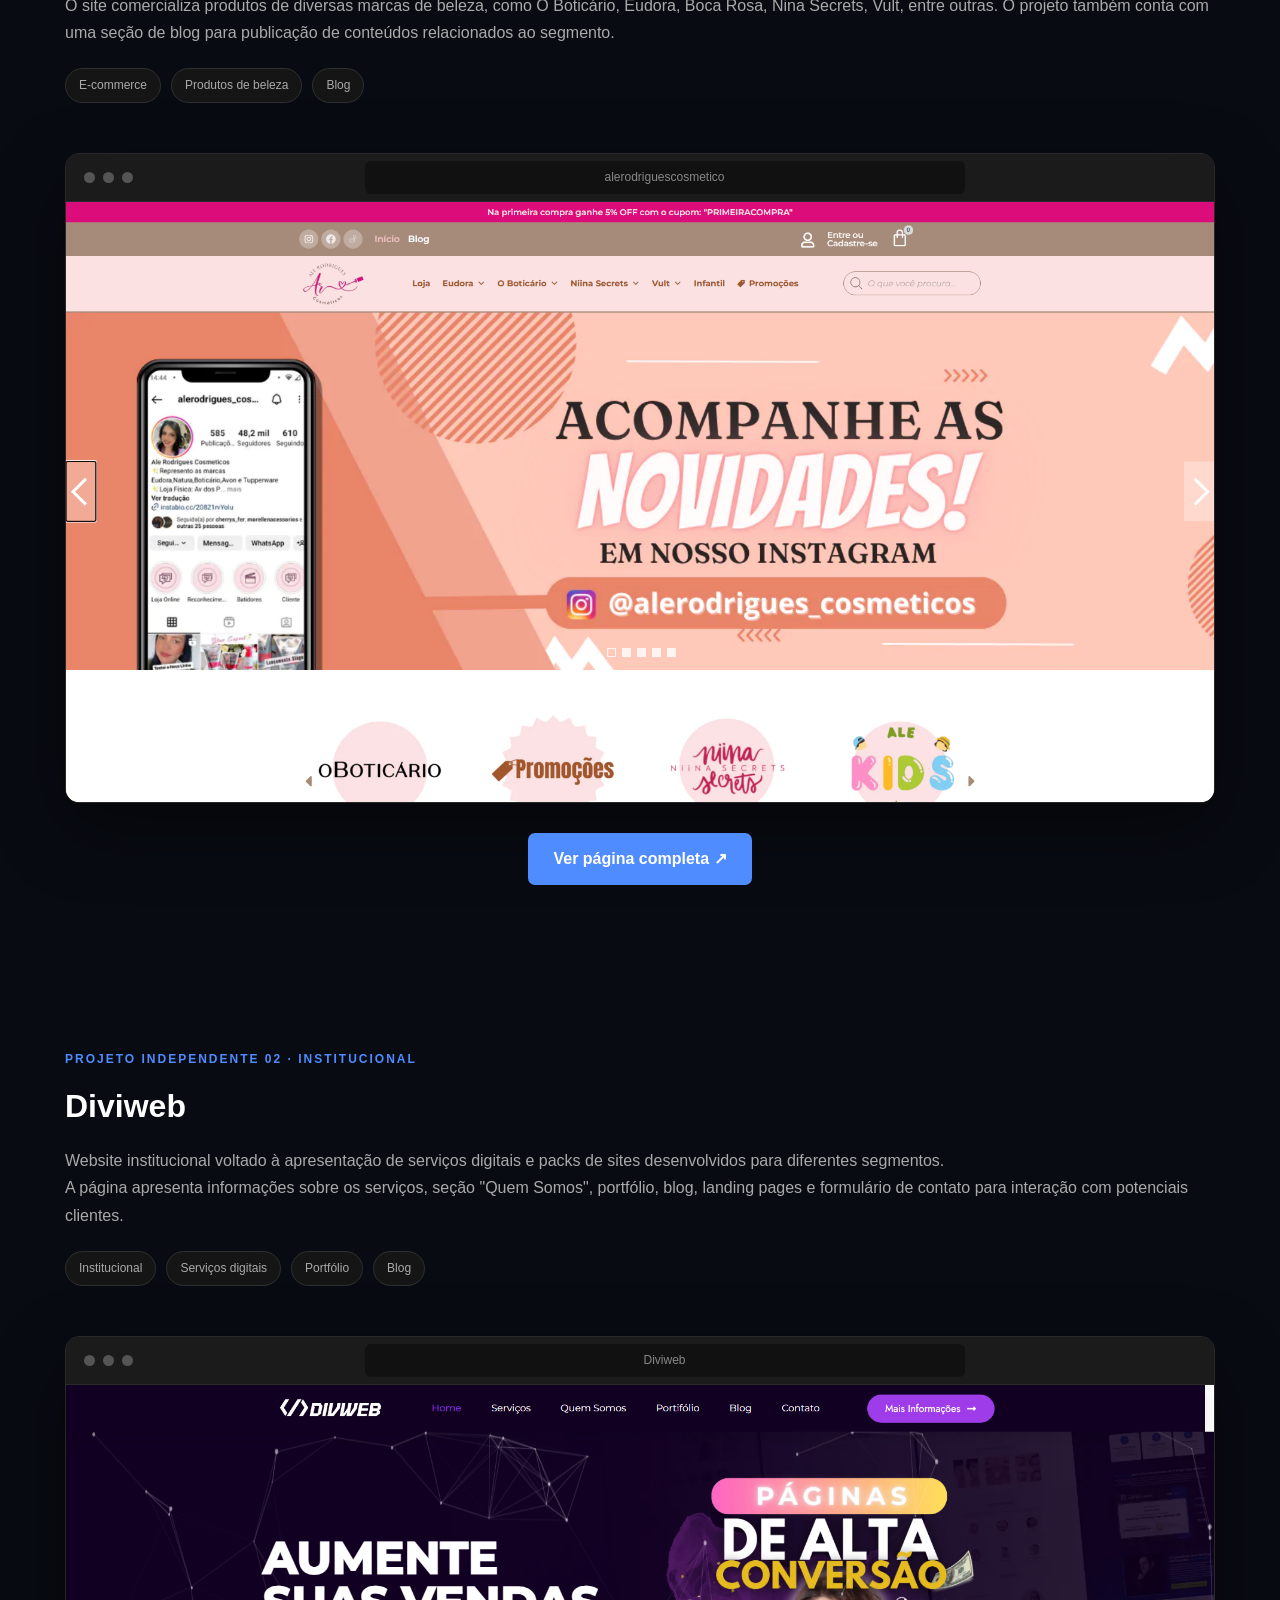
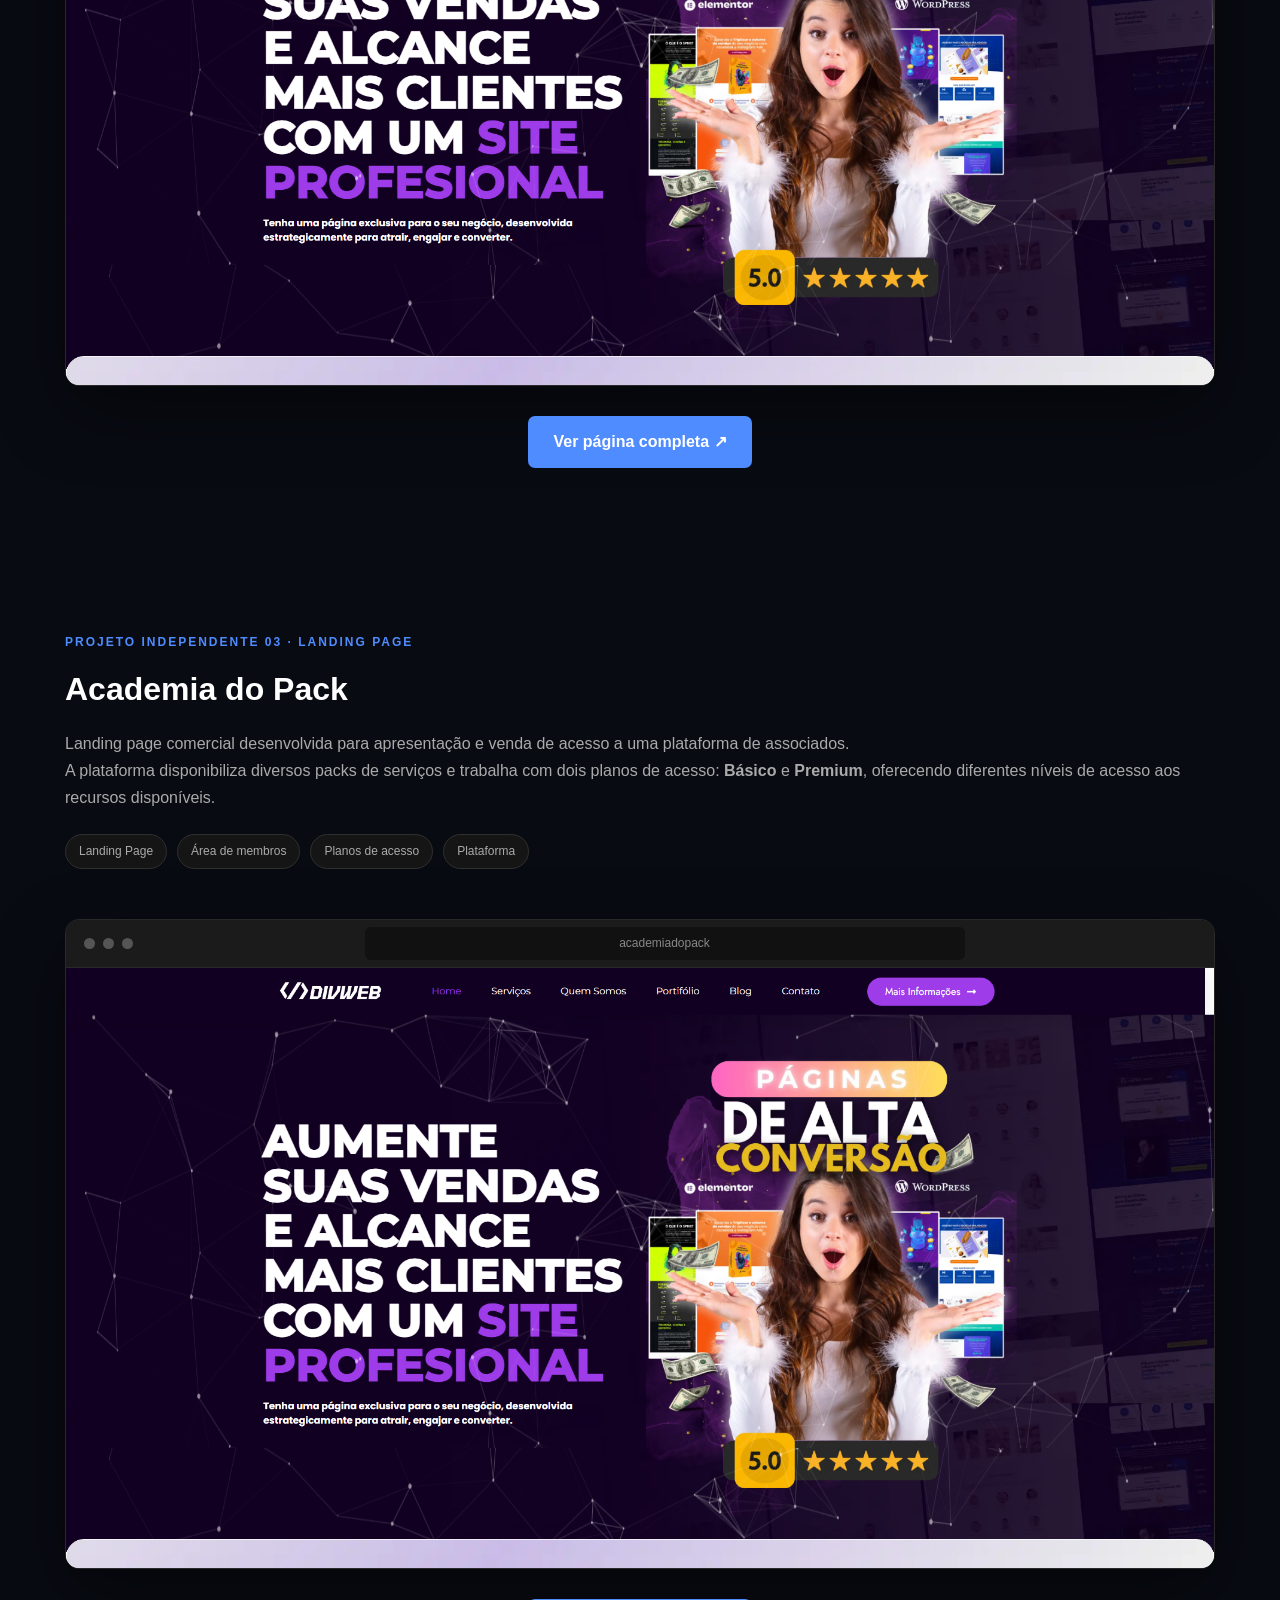
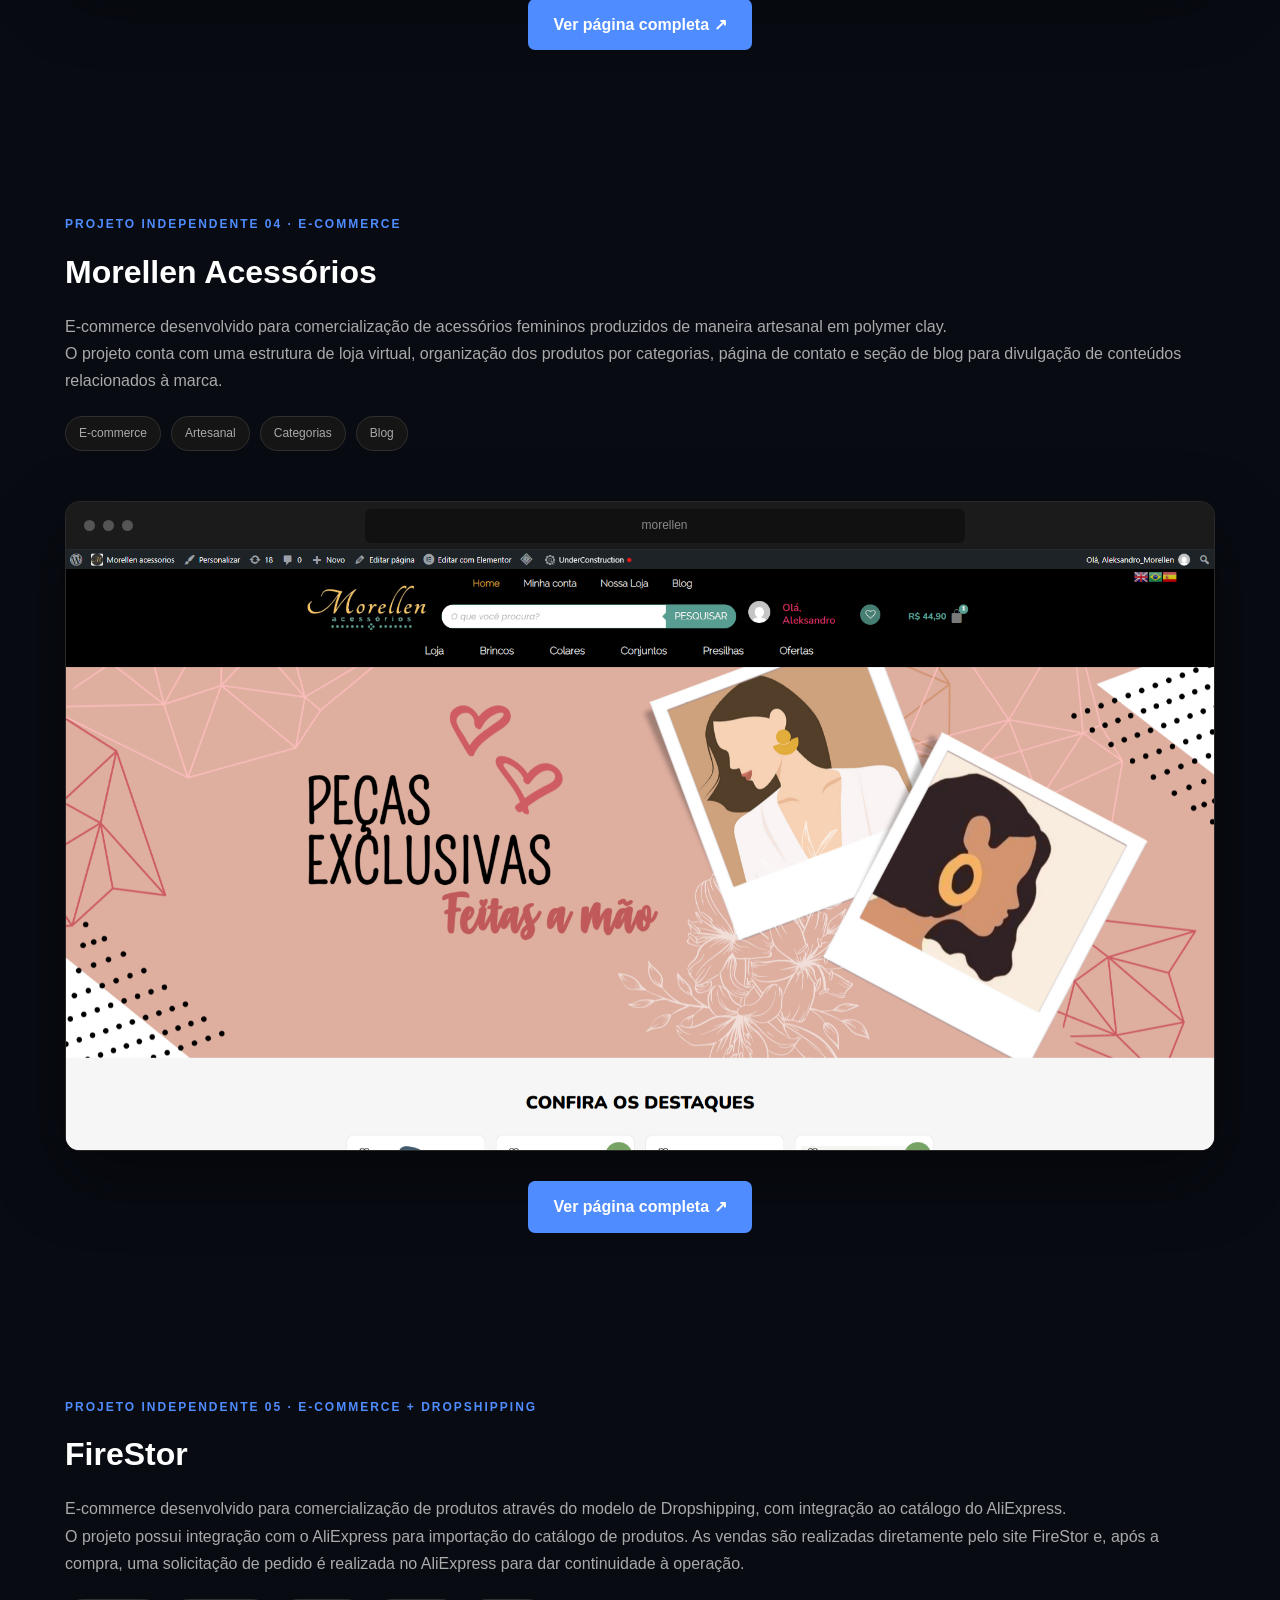
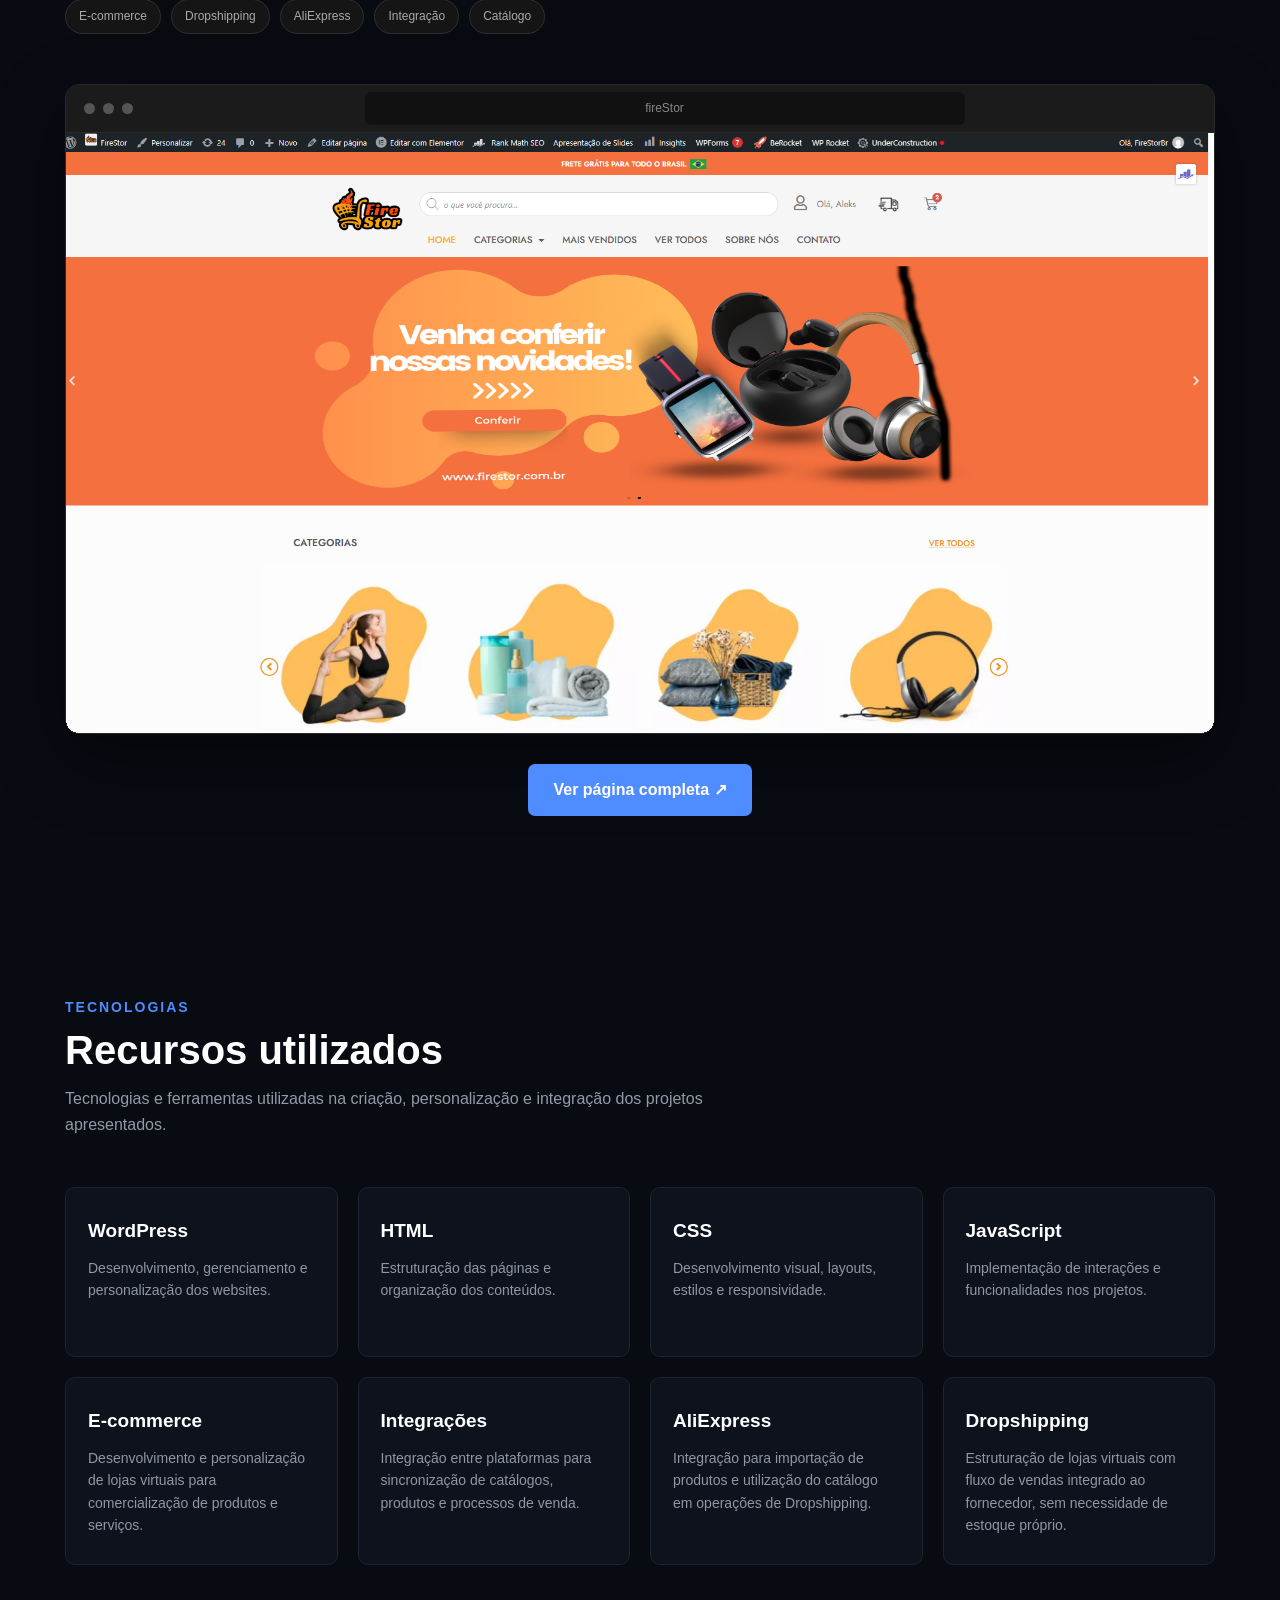
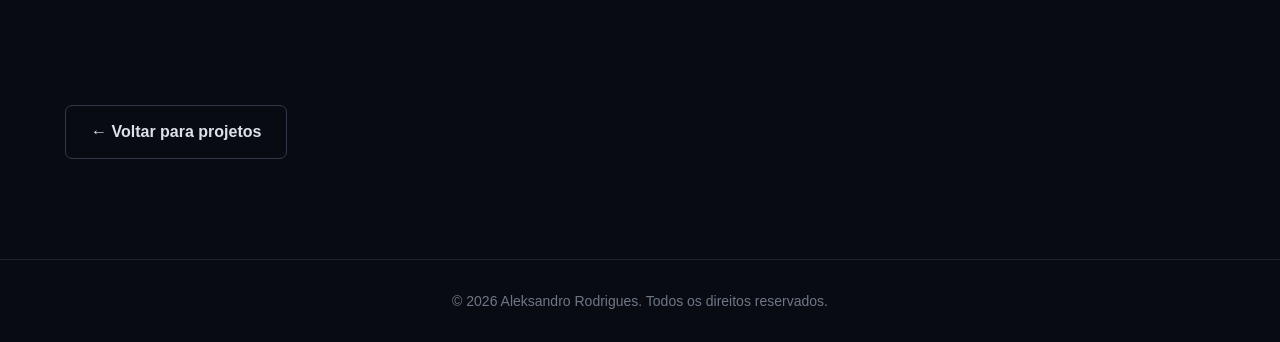
==== commit 4cc25815: "Revise web development section title and content Updated the section title and enhanced project desc" ====
--- a/projetos/desenvolvimento-web.html
+++ b/projetos/desenvolvimento-web.html
@@ -50,23 +50,24 @@
 
                 <small>PORTFÓLIO WEB</small>
 
-                <h1>Desenvolvimento Web</h1>
-
-                <p>
-                    Projetos de websites, e-commerces, landing pages
+                <h1>Desenvolvimento & Sustentação Web</h1>
+
+                <p>
+                    Sustentação e projetos de websites, e-commerces, landing pages
                     e soluções digitais desenvolvidos com foco em
                     design, funcionalidade, usabilidade e experiência
                     do usuário.
                 </p>
 
                 <p>
-                    Nesta seção apresento alguns dos projetos
-                    web que desenvolvi, contemplando diferentes 
-                    necessidades e modelos de negócio.
-                </p>
-
-                <p>
-                    Os trabalhos incluem lojas virtuais, websites
+                    Nesta seção apresento alguns dos projetos web que
+                    desenvolvi de maneira independente, além de ambientes
+                    nos quais atuo com sustentação, configuração e parametrização,
+                    atendendo a diferentes necessidades e modelos de negócio.
+                </p>
+
+                <p>
+                    Os trabalhos também incluem lojas virtuais, websites
                     institucionais, landing pages e plataformas
                     integradas, utilizando diferentes recursos para
                     proporcionar uma experiência moderna e funcional
--- a/style.css
+++ b/style.css
@@ -1572,34 +1572,62 @@
 @media (max-width: 700px) {
 
     .integration-map {
-        min-height: 650px;
-    }
-
-    .integration-system {
-        width: 170px;
-        padding: 18px;
-    }
-
-    .integration-central {
-        width: 190px;
-    }
-
-    .integration-left {
-        left: 0;
-    }
-
-    .integration-right {
-        right: 0;
-    }
-
-    .line-left {
-        width: 70px;
-        left: calc(50% - 165px);
-    }
-
-    .line-right {
-        width: 70px;
-        right: calc(50% - 165px);
-    }
-
-}
+        position: relative;
+        width: 100%;
+        height: auto;
+        min-height: 0;
+        margin: 40px auto 0;
+        display: flex;
+        flex-direction: column;
+        align-items: center;
+        gap: 20px;
+    }
+
+    .integration-map .integration-system,
+    .integration-map .integration-central {
+        position: relative !important;
+
+        top: auto !important;
+        right: auto !important;
+        bottom: auto !important;
+        left: auto !important;
+
+        transform: none !important;
+
+        width: 85% !important;
+        max-width: 280px;
+        min-height: auto !important;
+
+        margin: 0 !important;
+        box-sizing: border-box;
+    }
+
+    /* Ordem dos cards */
+
+    .integration-map .integration-top {
+        order: 1;
+    }
+
+    .integration-map .integration-central {
+        order: 2;
+    }
+
+    .integration-map .integration-left {
+        order: 3;
+    }
+
+    .integration-map .integration-right {
+        order: 4;
+    }
+
+    .integration-map .integration-bottom {
+        order: 5;
+    }
+
+    /* Remove as linhas no celular */
+
+    .integration-map .integration-line {
+        display: none !important;
+    }
+
+}
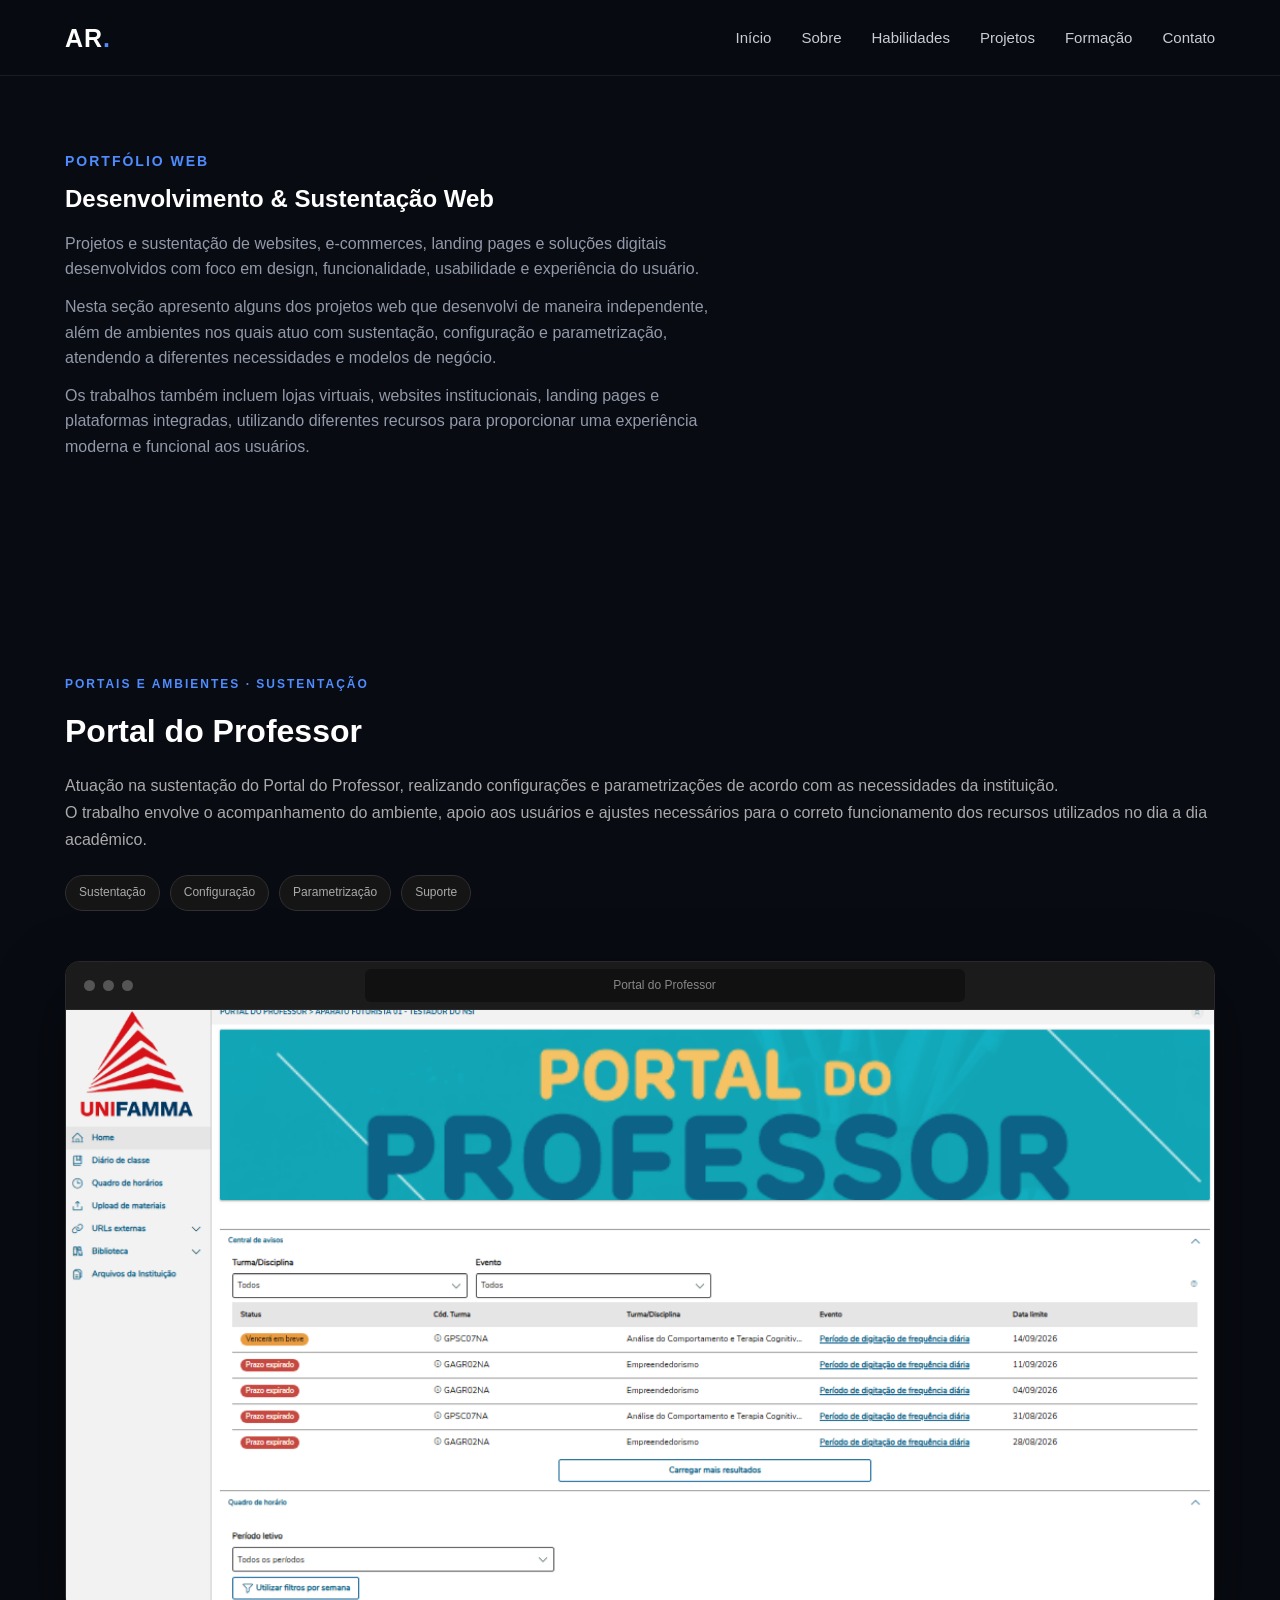
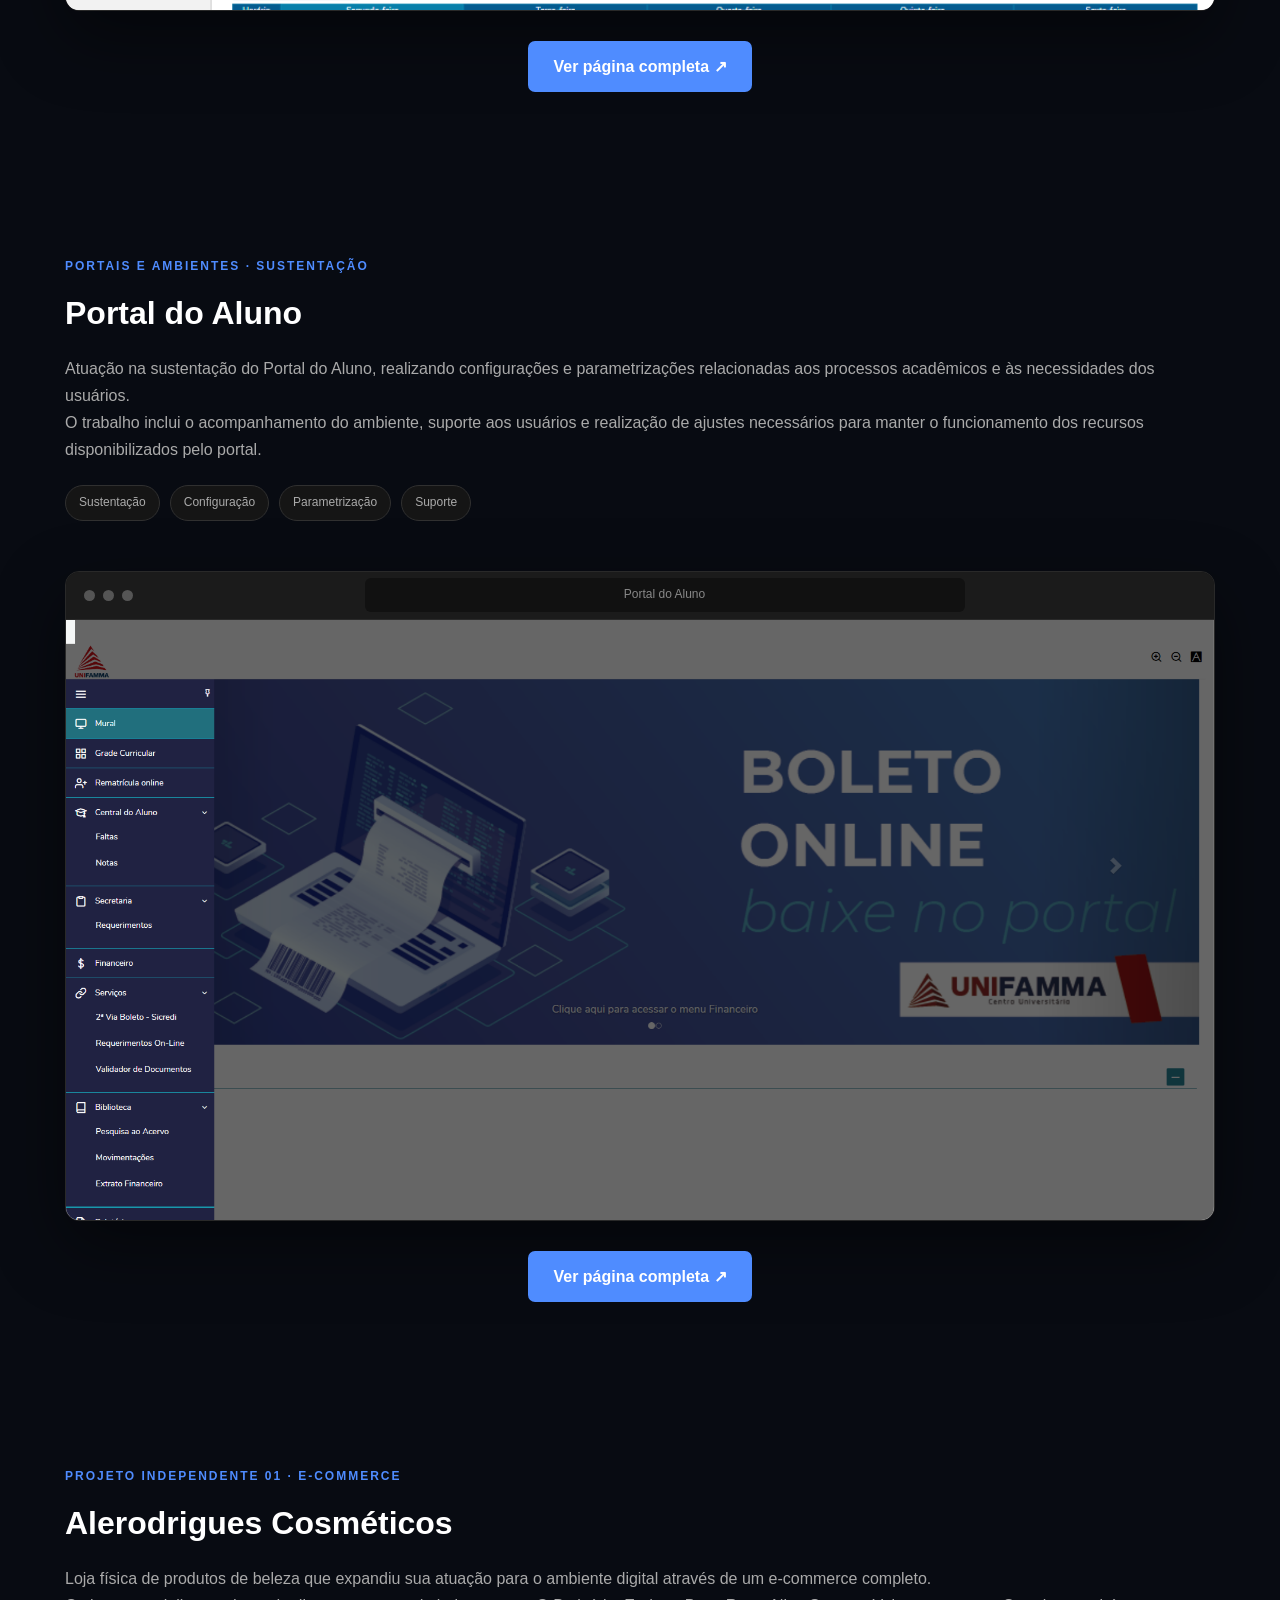
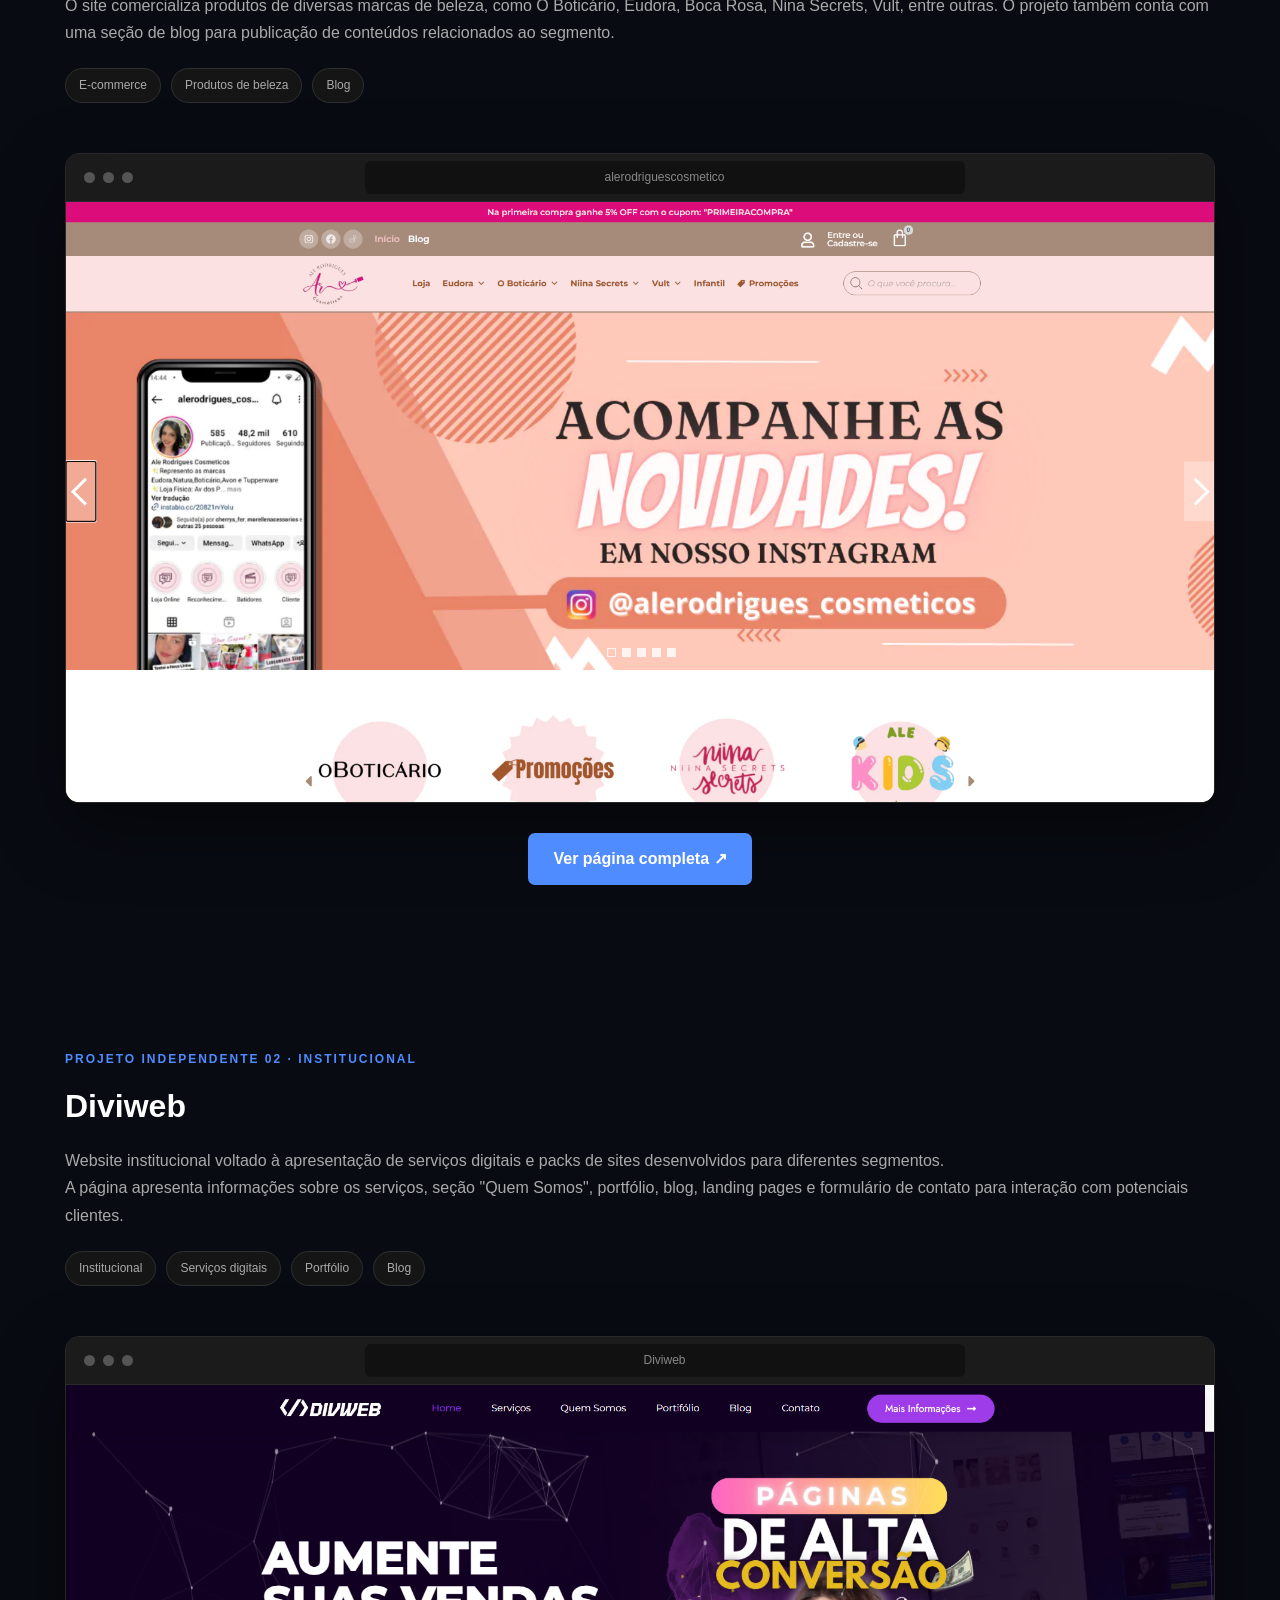
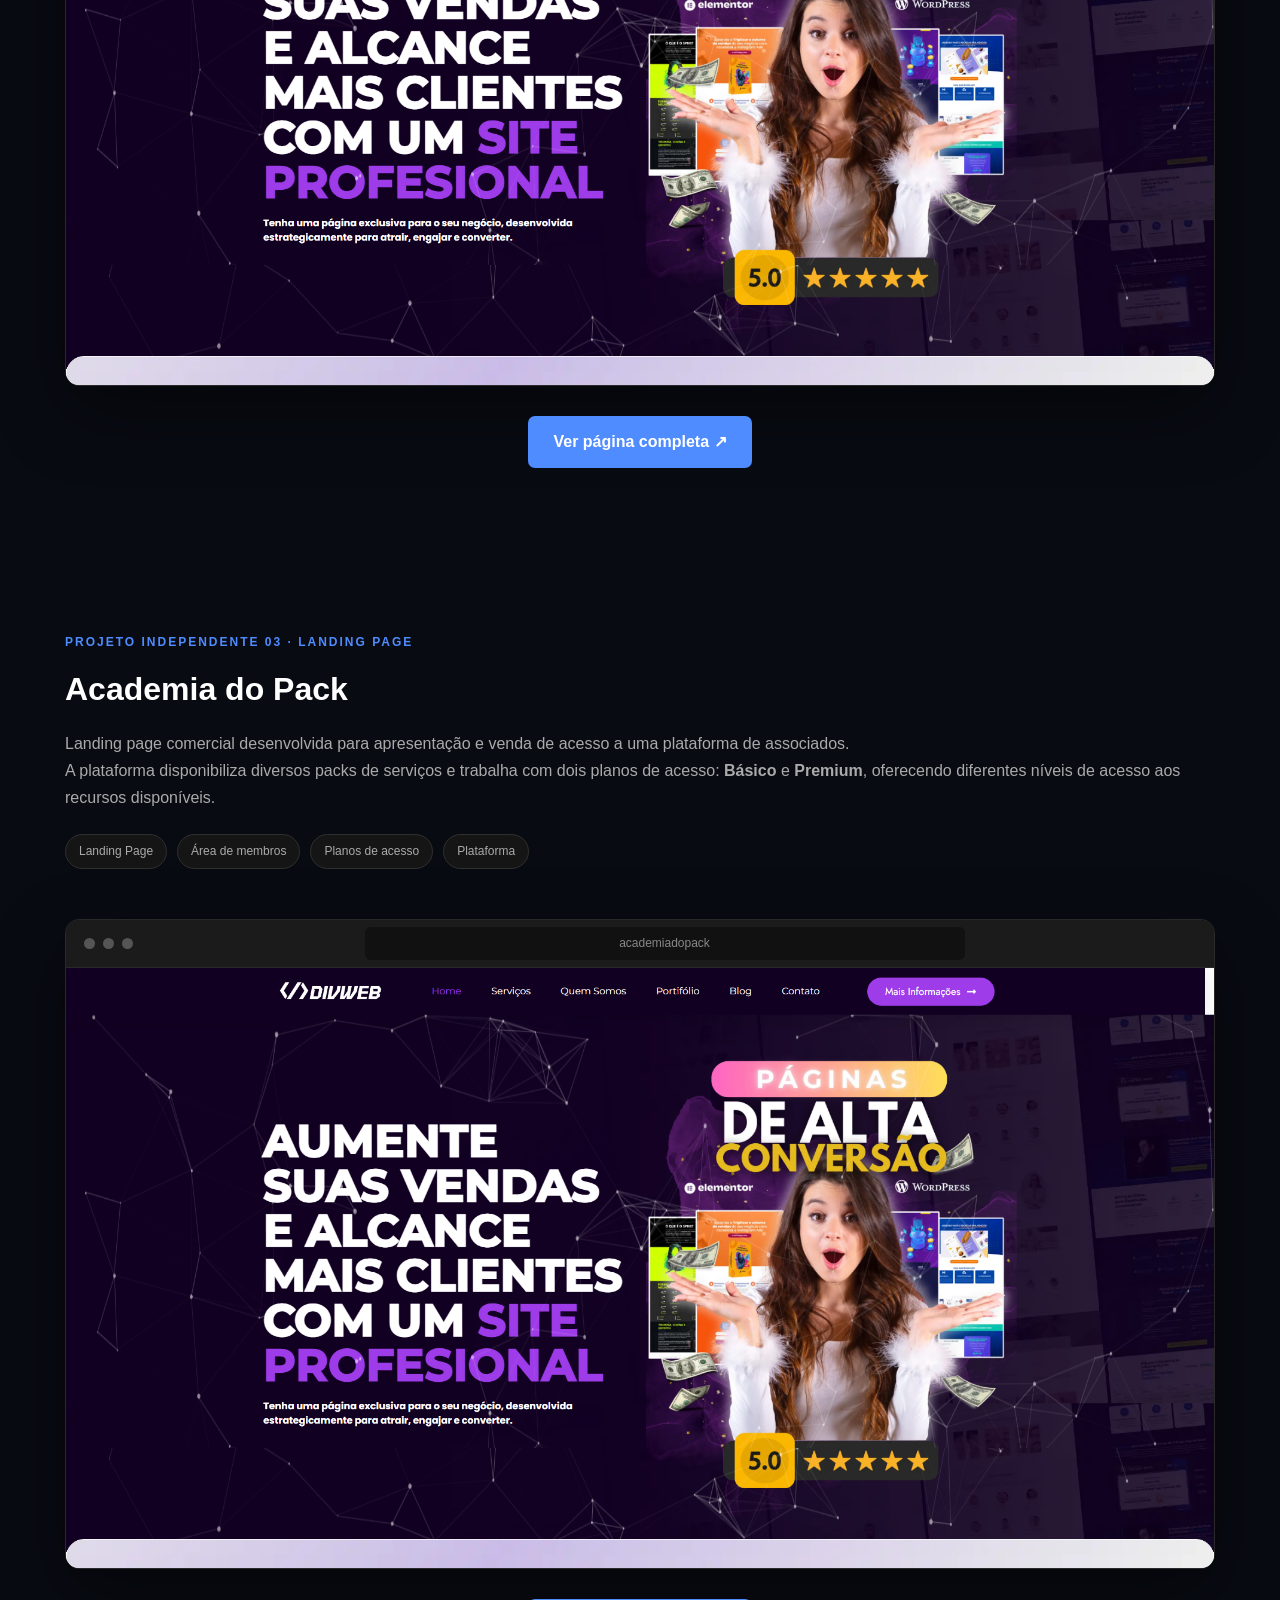
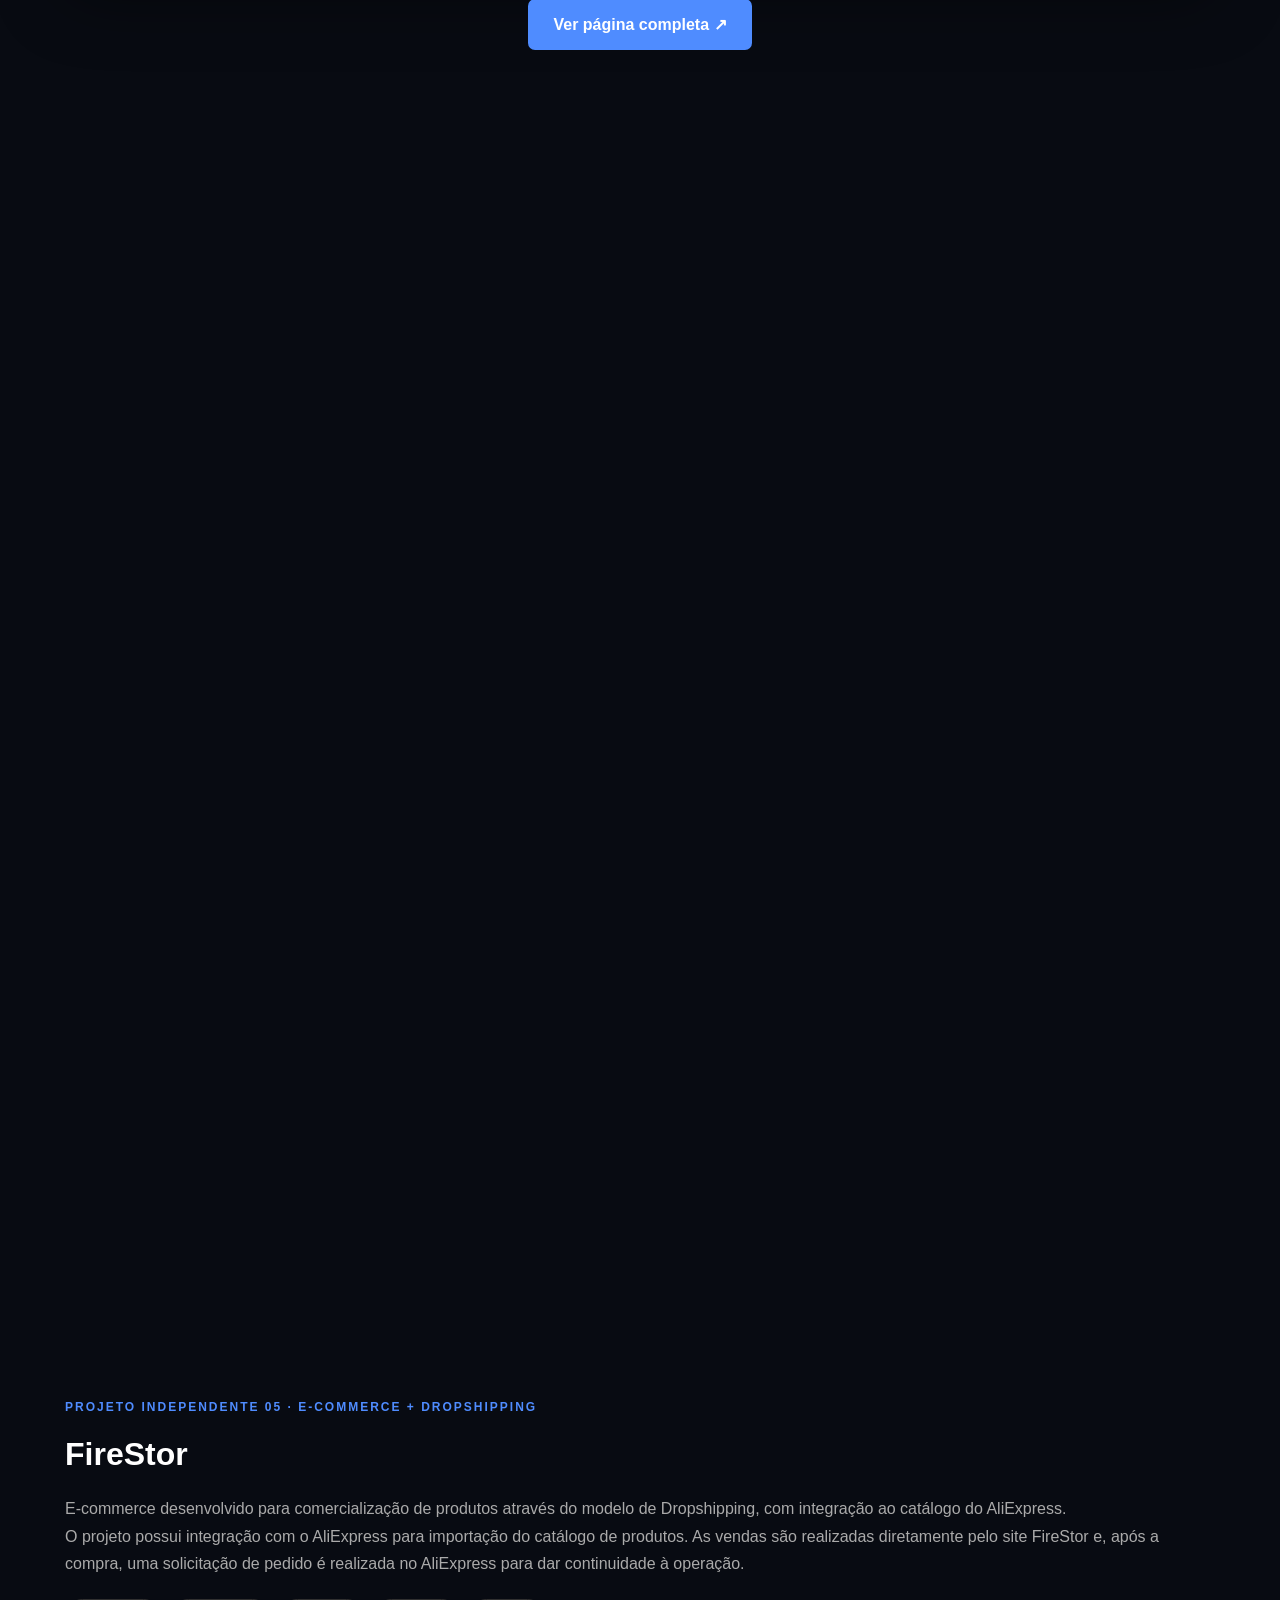
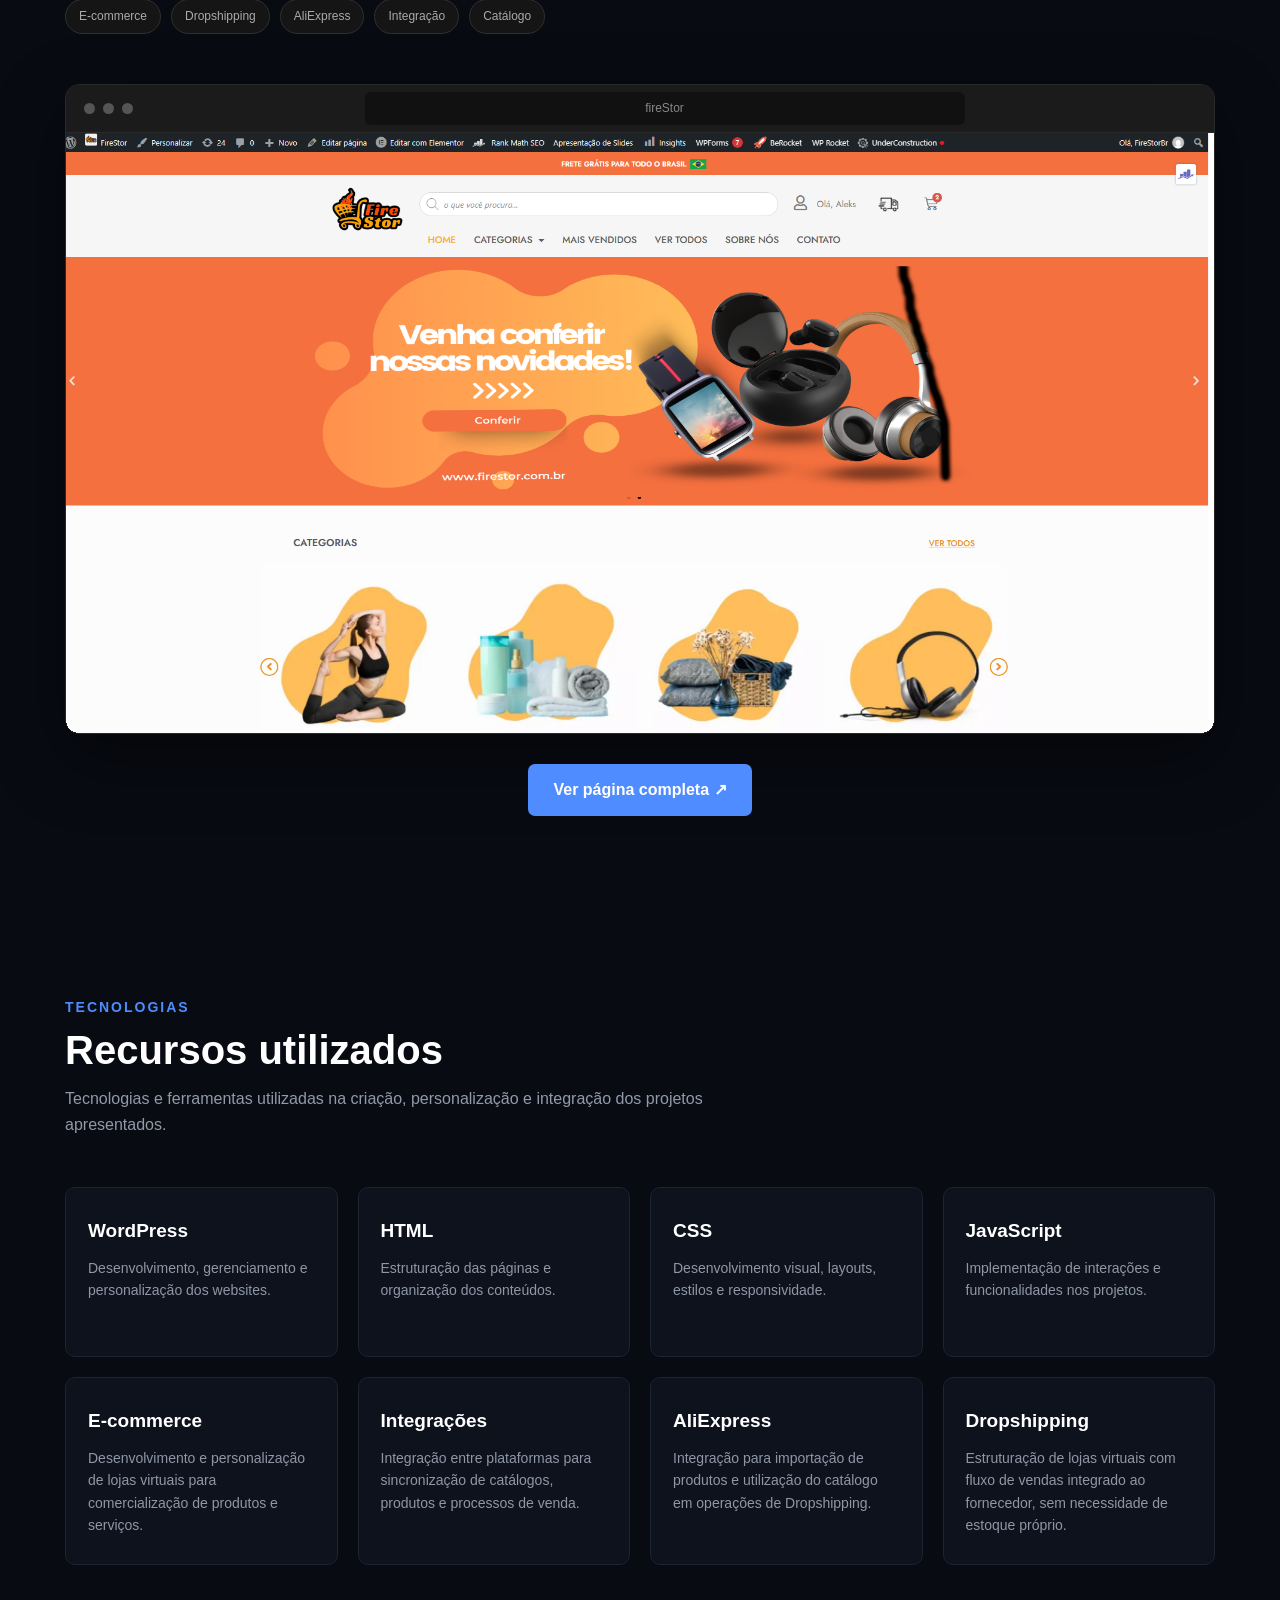
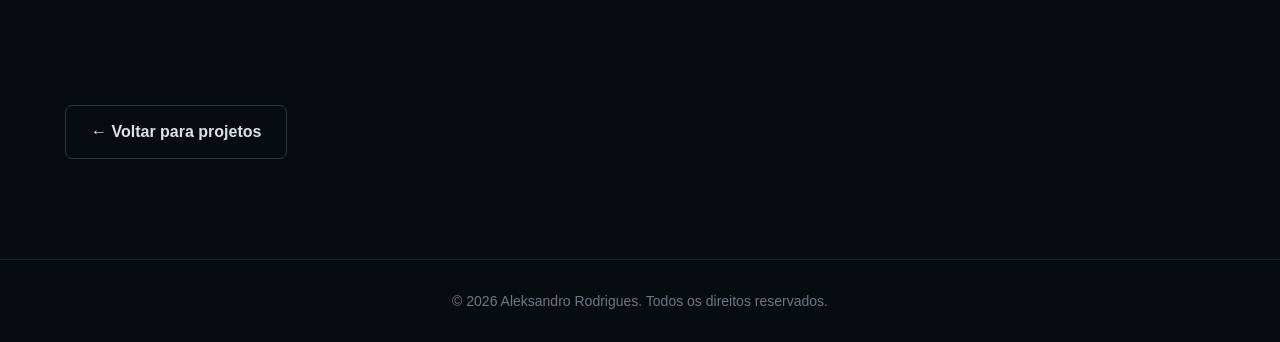
==== commit 4acfed83: "Update project description for clarity" ====
--- a/projetos/desenvolvimento-web.html
+++ b/projetos/desenvolvimento-web.html
@@ -53,7 +53,7 @@
                 <h1>Desenvolvimento & Sustentação Web</h1>
 
                 <p>
-                    Sustentação e projetos de websites, e-commerces, landing pages
+                    Projetos e sustentação de websites, e-commerces, landing pages
                     e soluções digitais desenvolvidos com foco em
                     design, funcionalidade, usabilidade e experiência
                     do usuário.
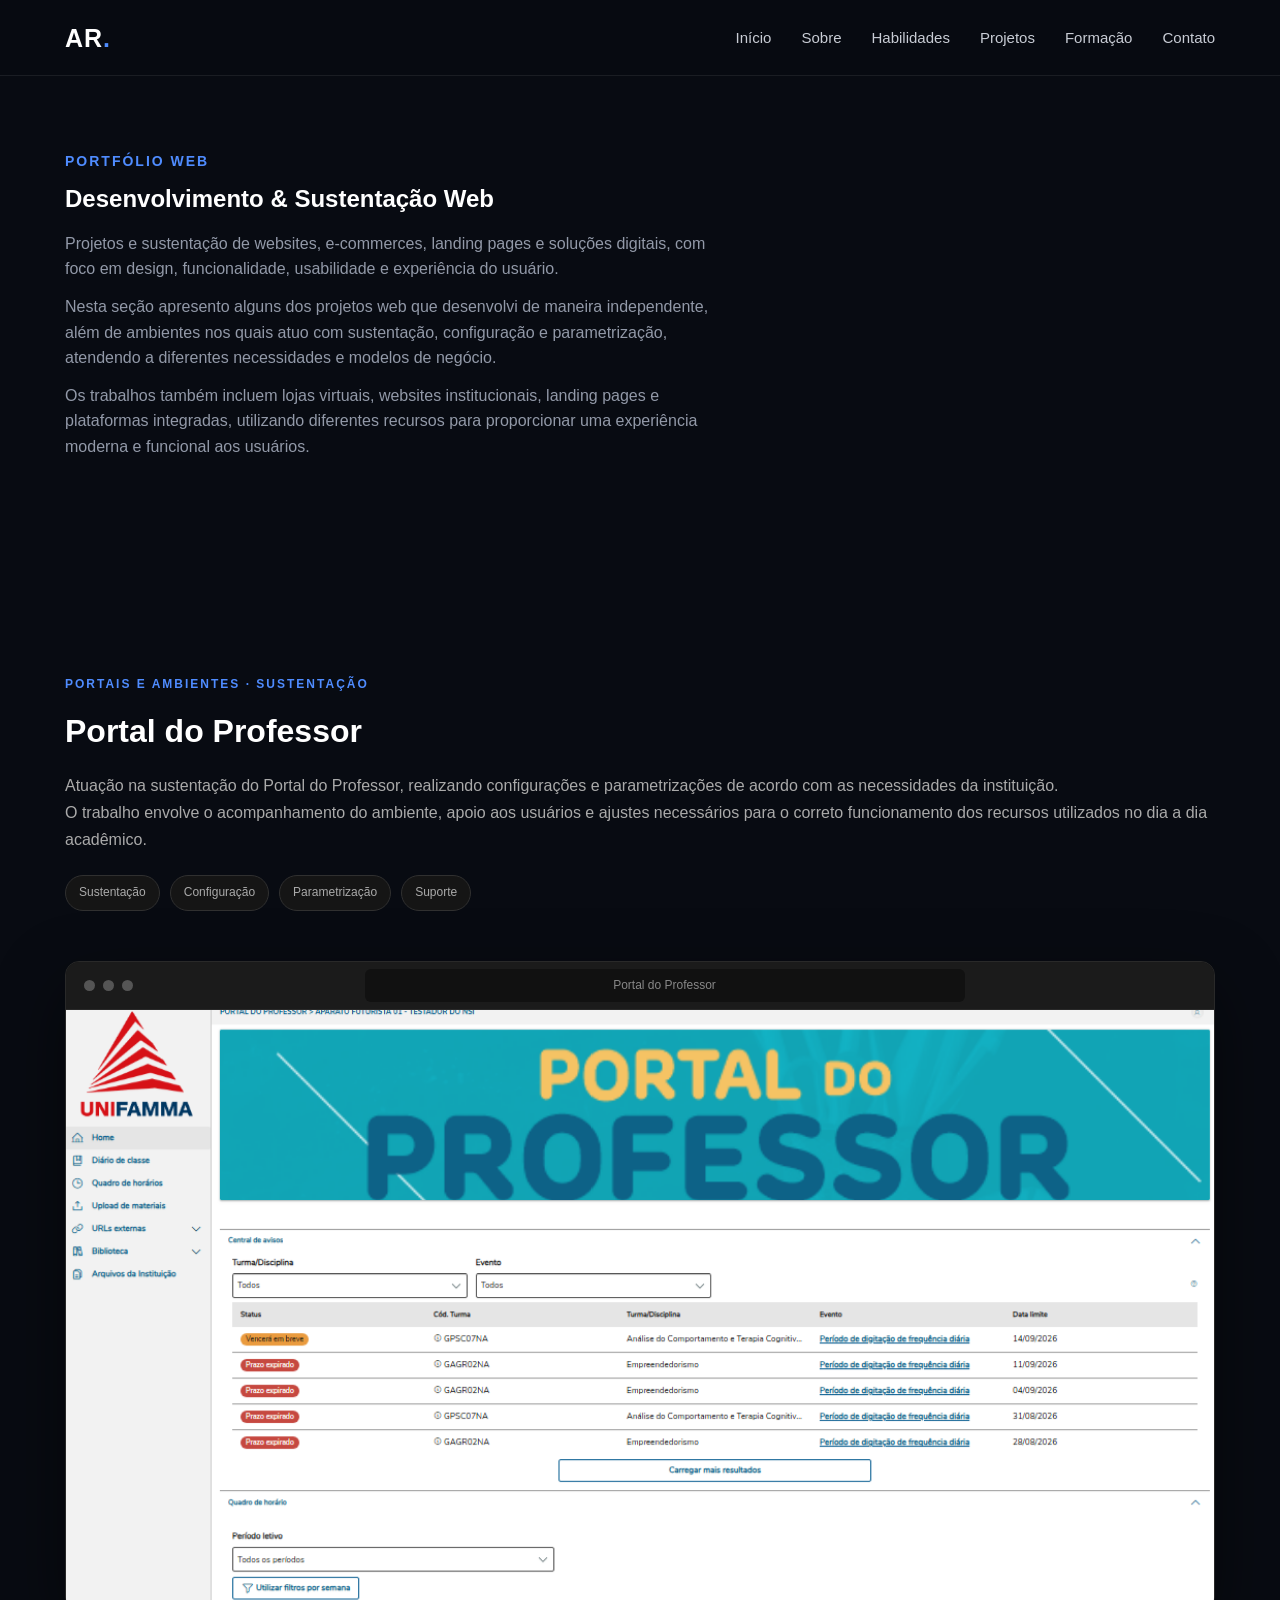
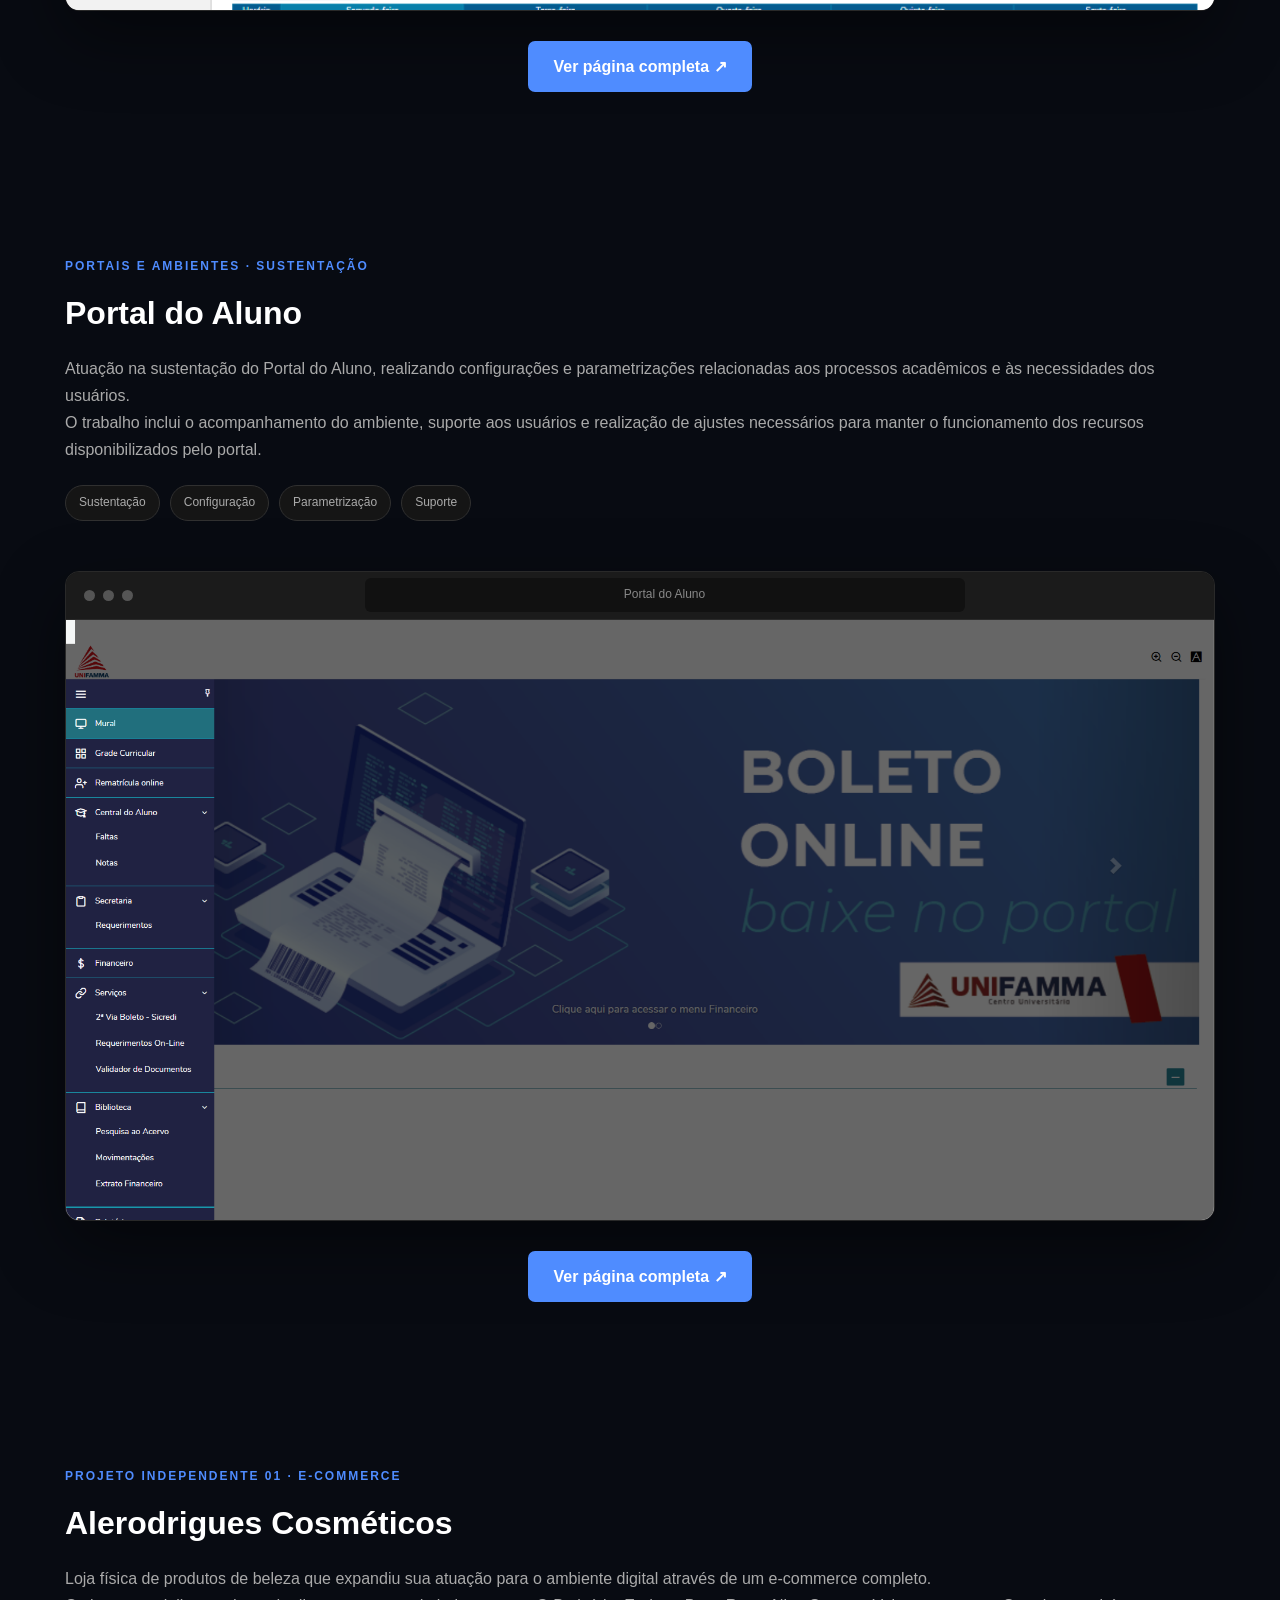
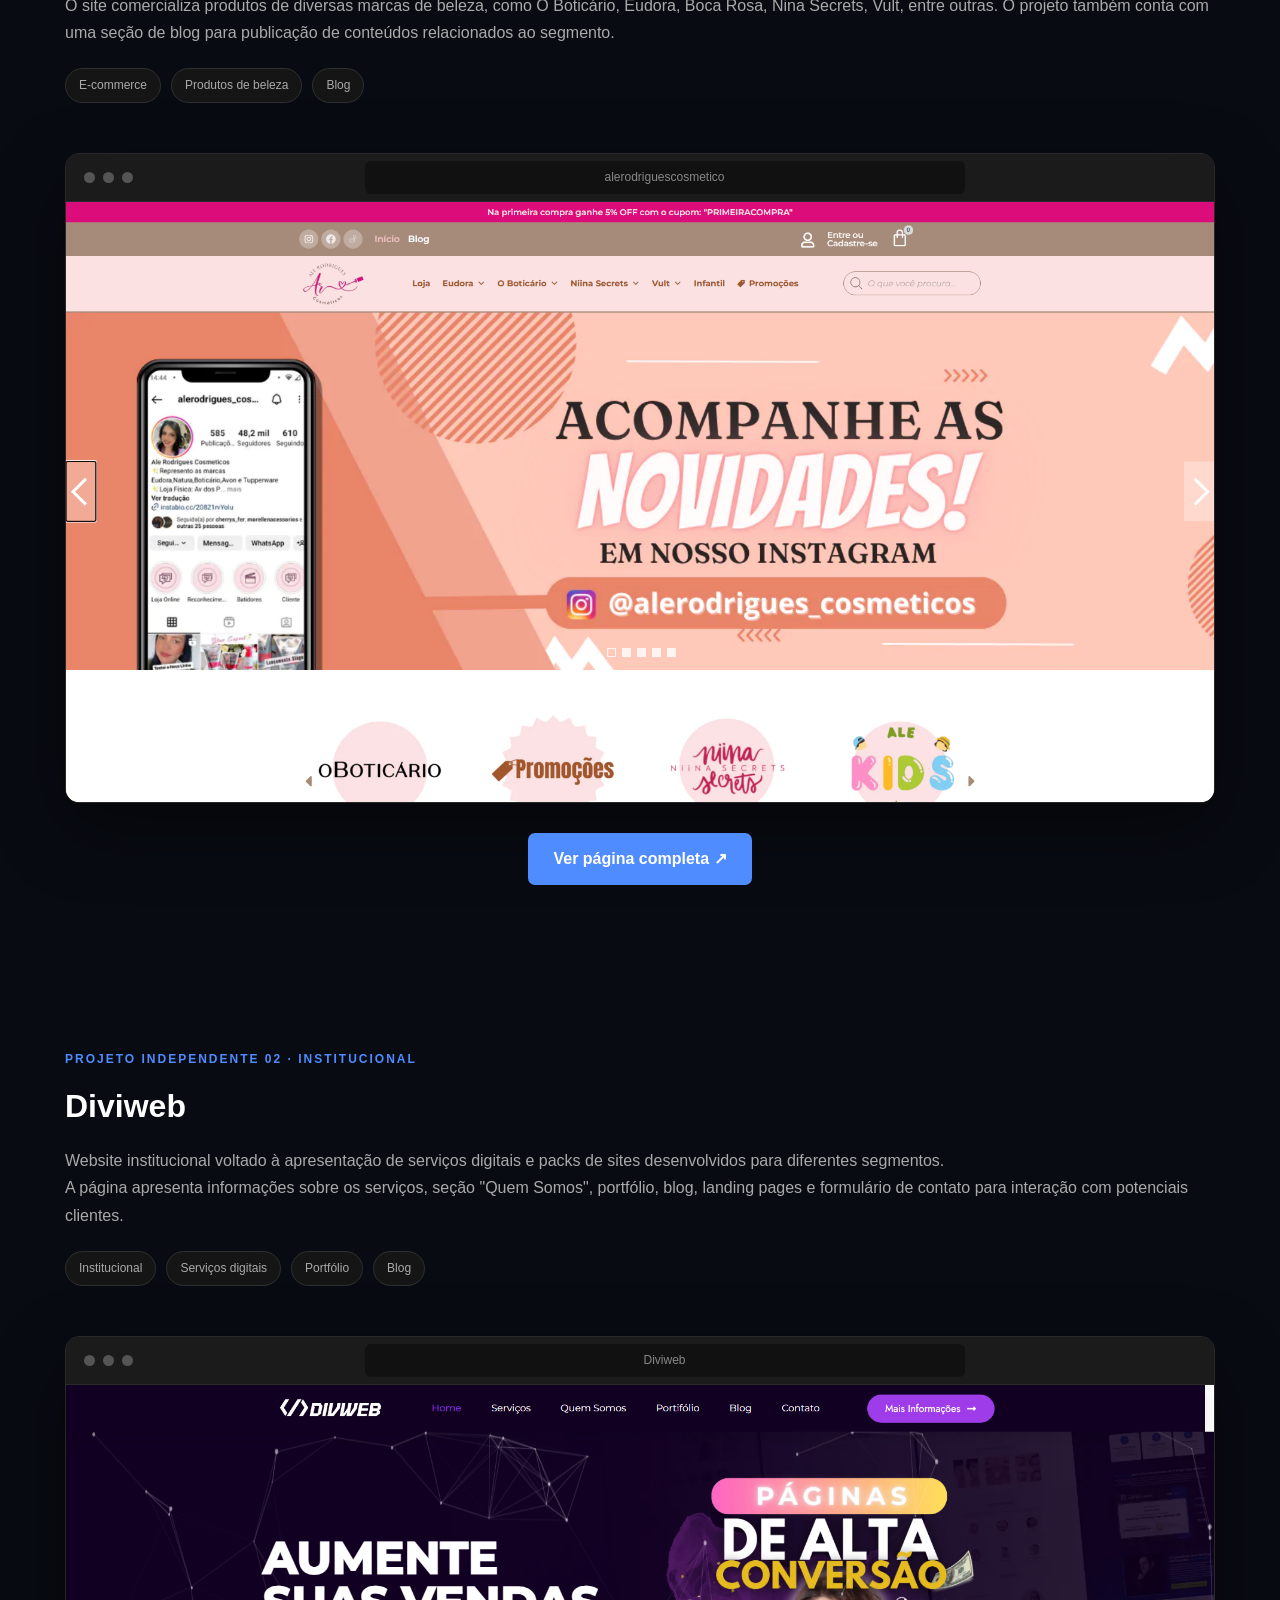
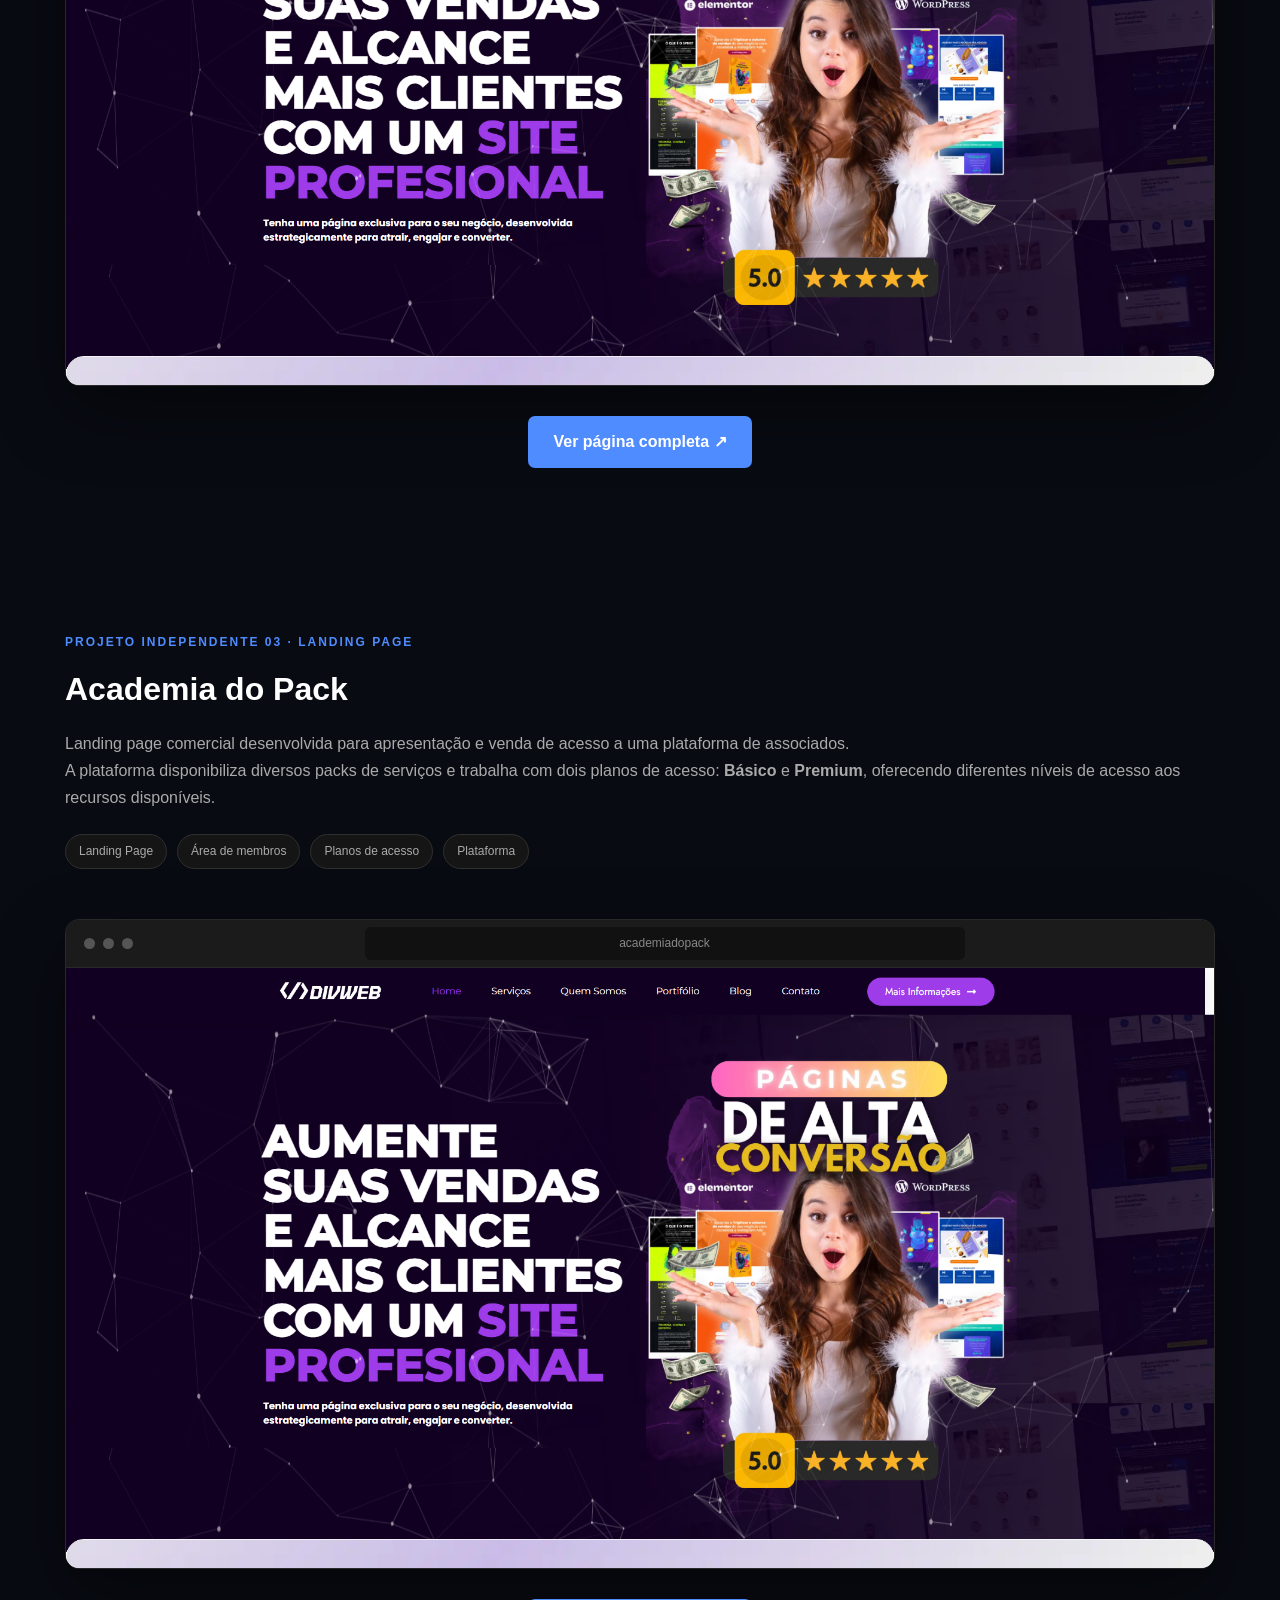
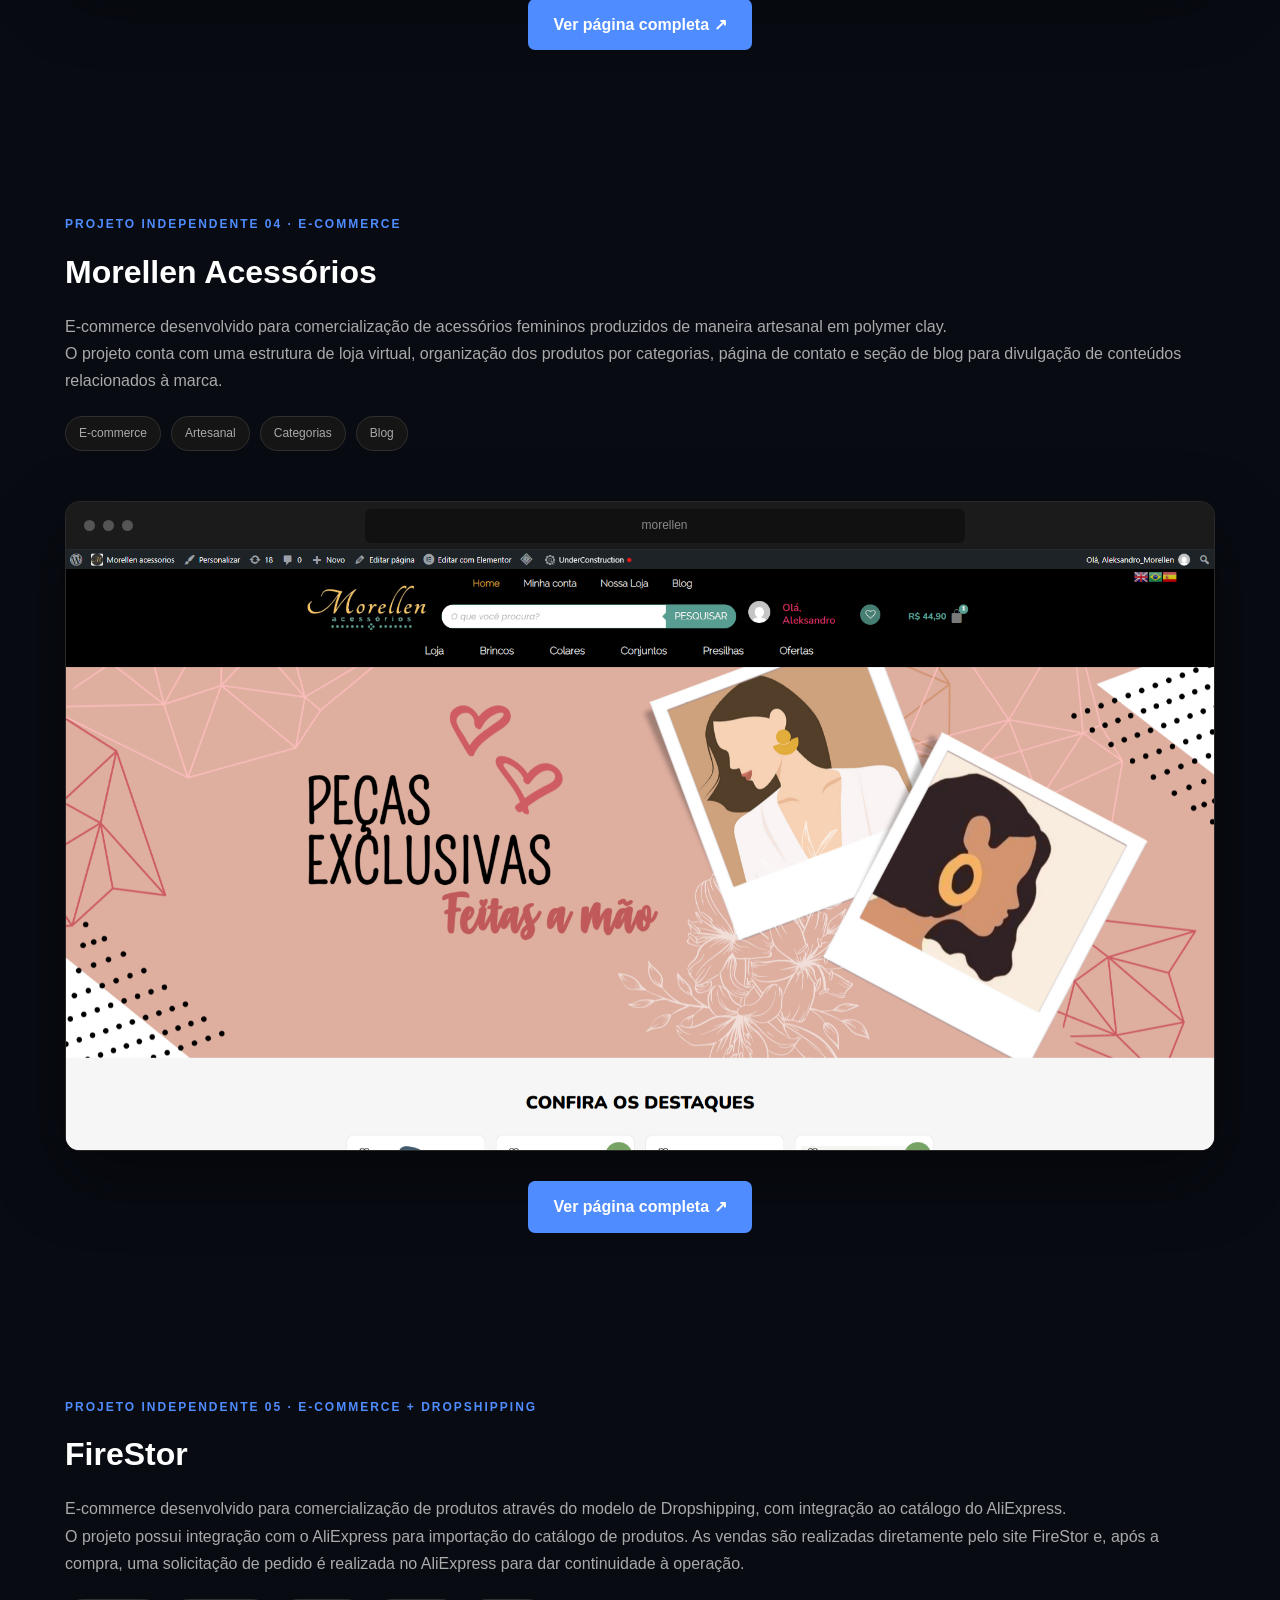
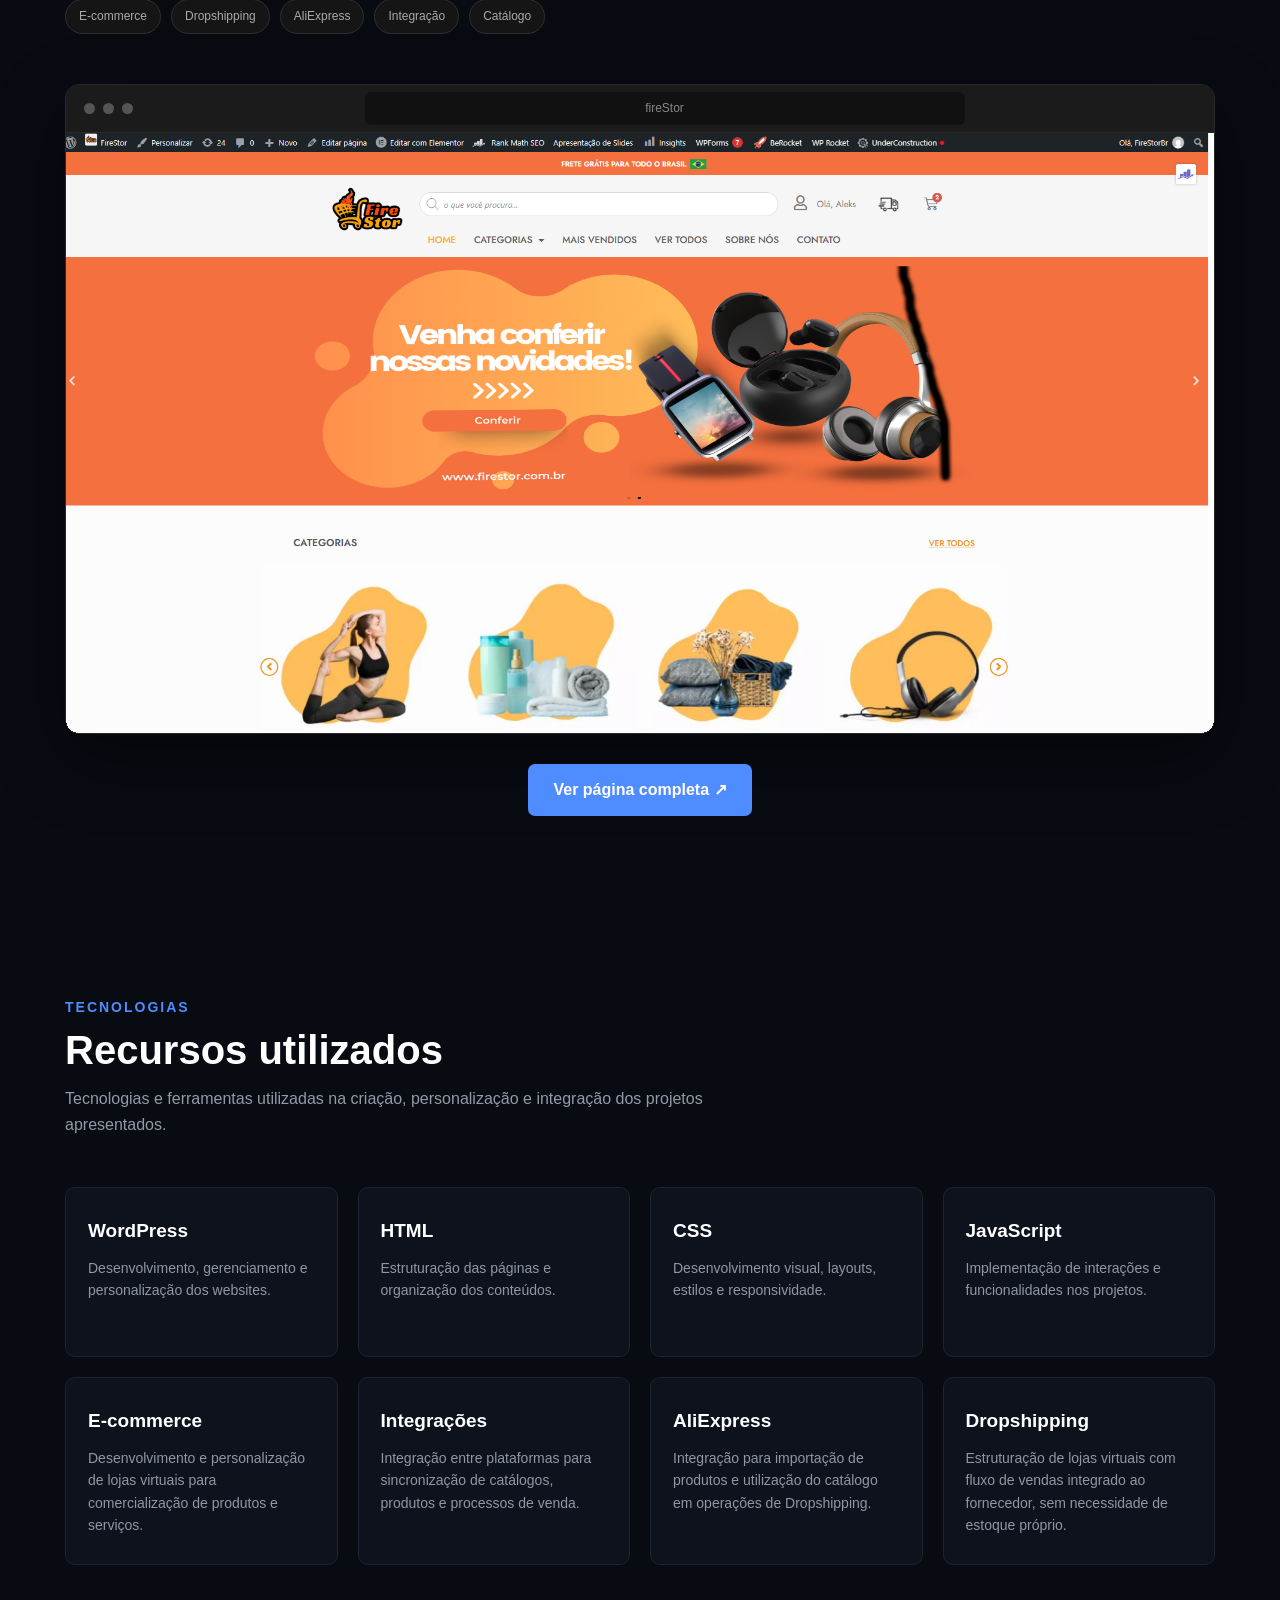
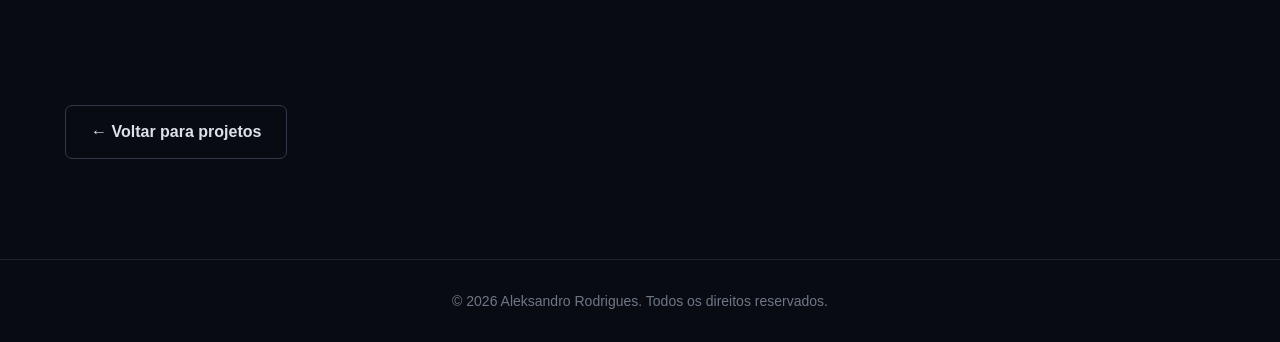
==== commit ecd460a8: "Update desenvolvimento-web.html" ====
--- a/projetos/desenvolvimento-web.html
+++ b/projetos/desenvolvimento-web.html
@@ -54,9 +54,8 @@
 
                 <p>
                     Projetos e sustentação de websites, e-commerces, landing pages
-                    e soluções digitais desenvolvidos com foco em
-                    design, funcionalidade, usabilidade e experiência
-                    do usuário.
+                    e soluções digitais, com foco em design, funcionalidade, 
+                    usabilidade e experiência do usuário.
                 </p>
 
                 <p>
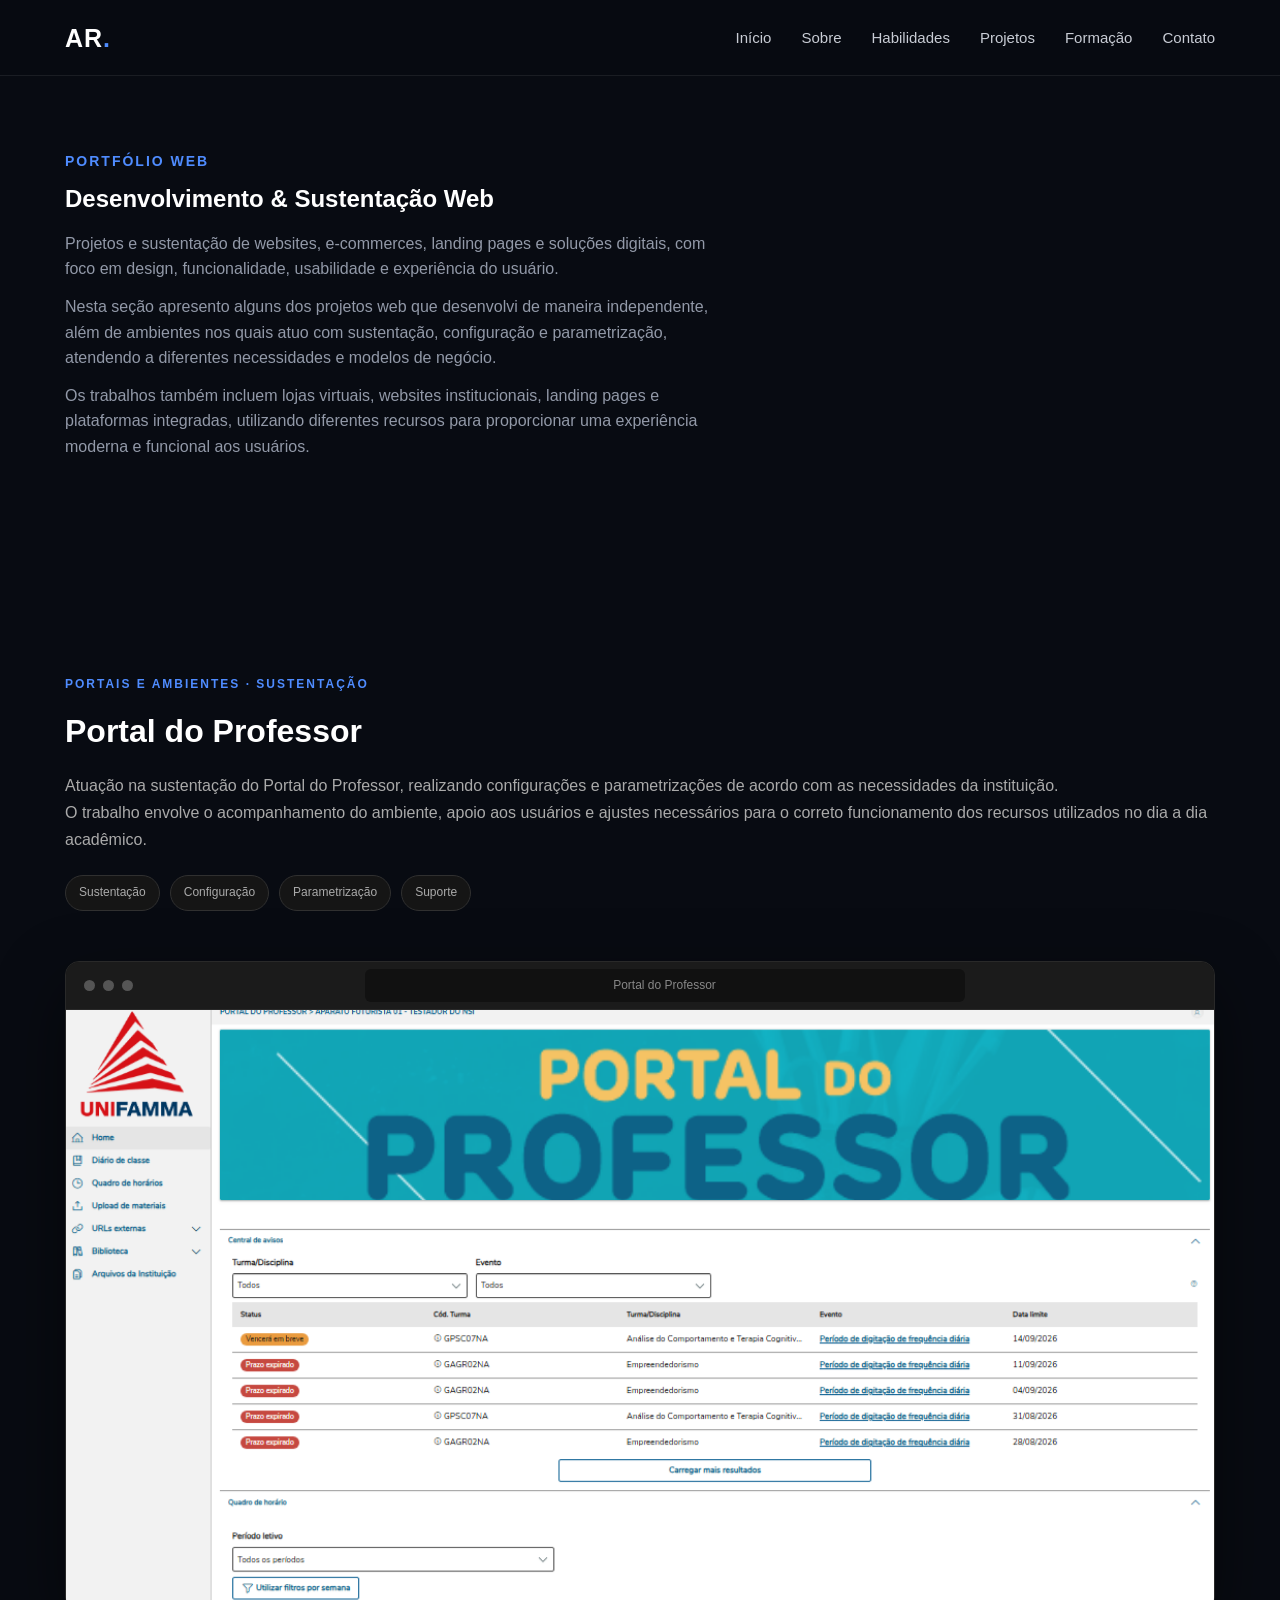
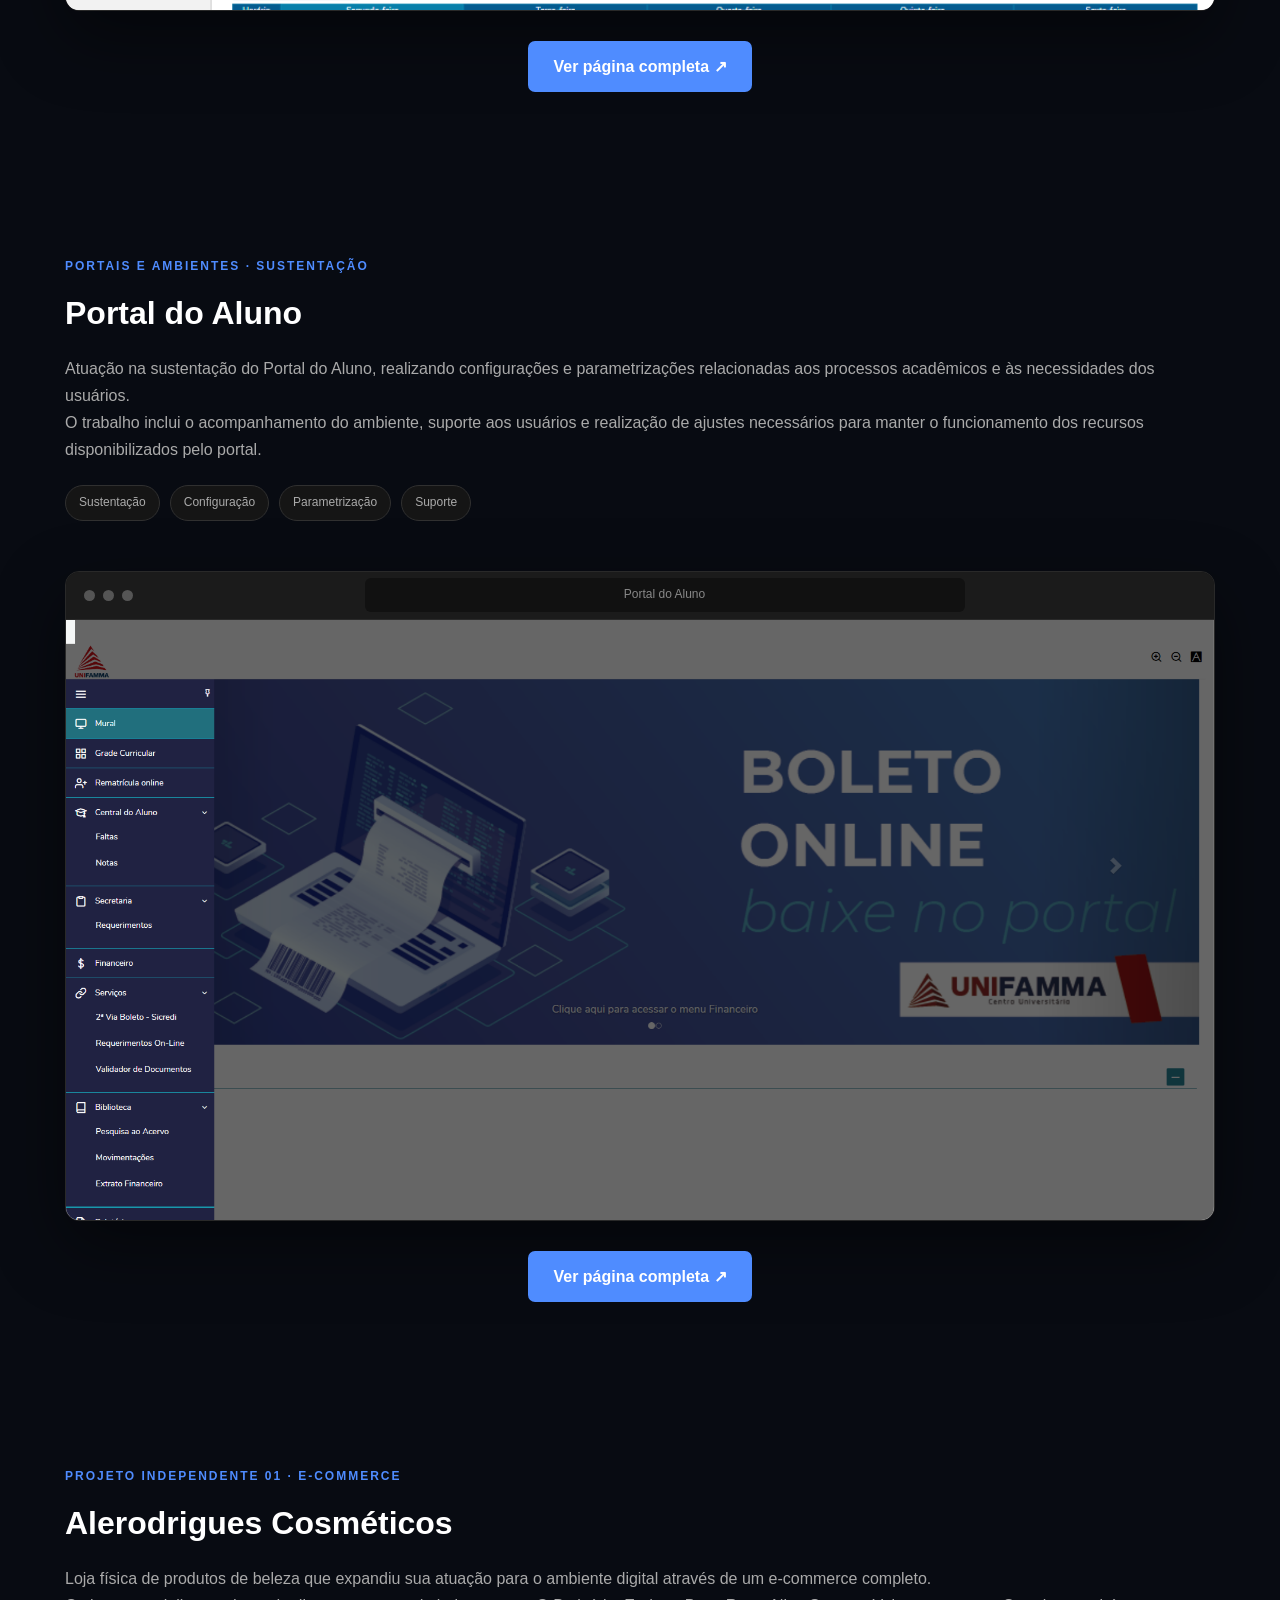
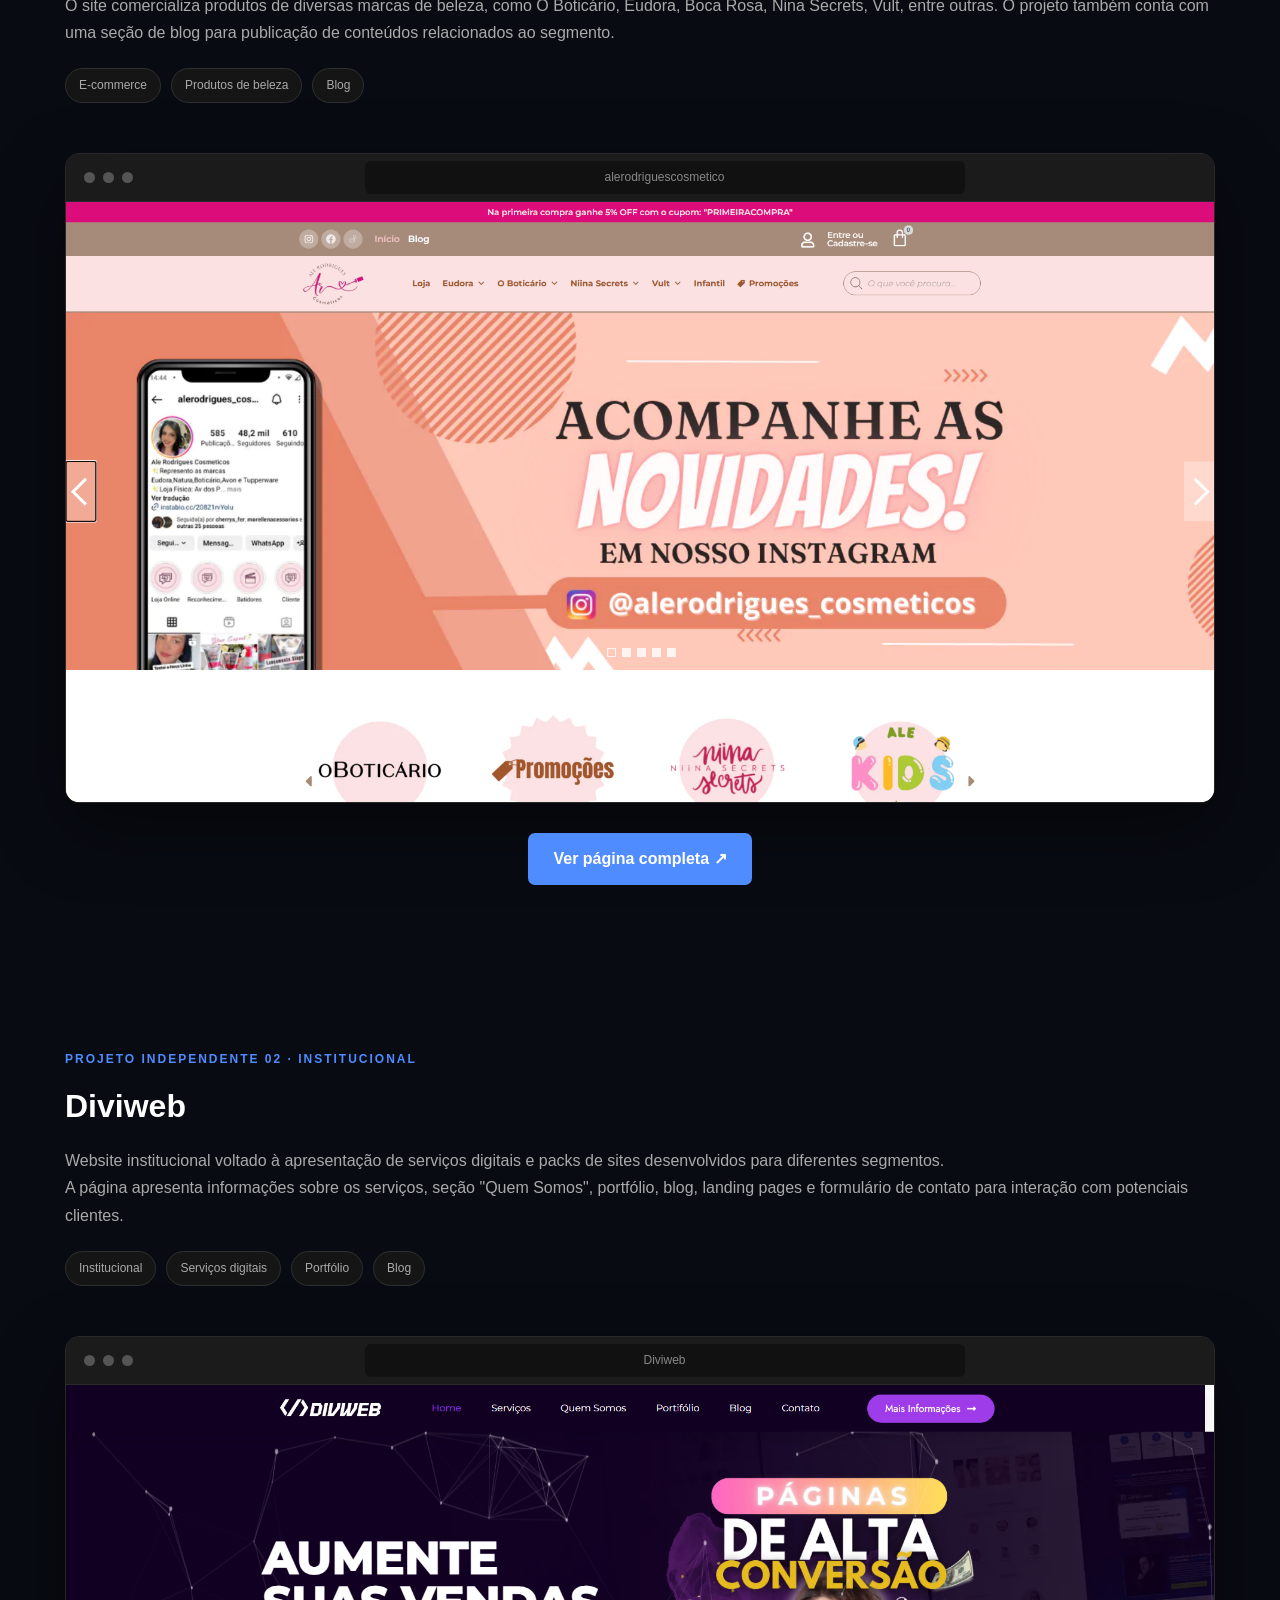
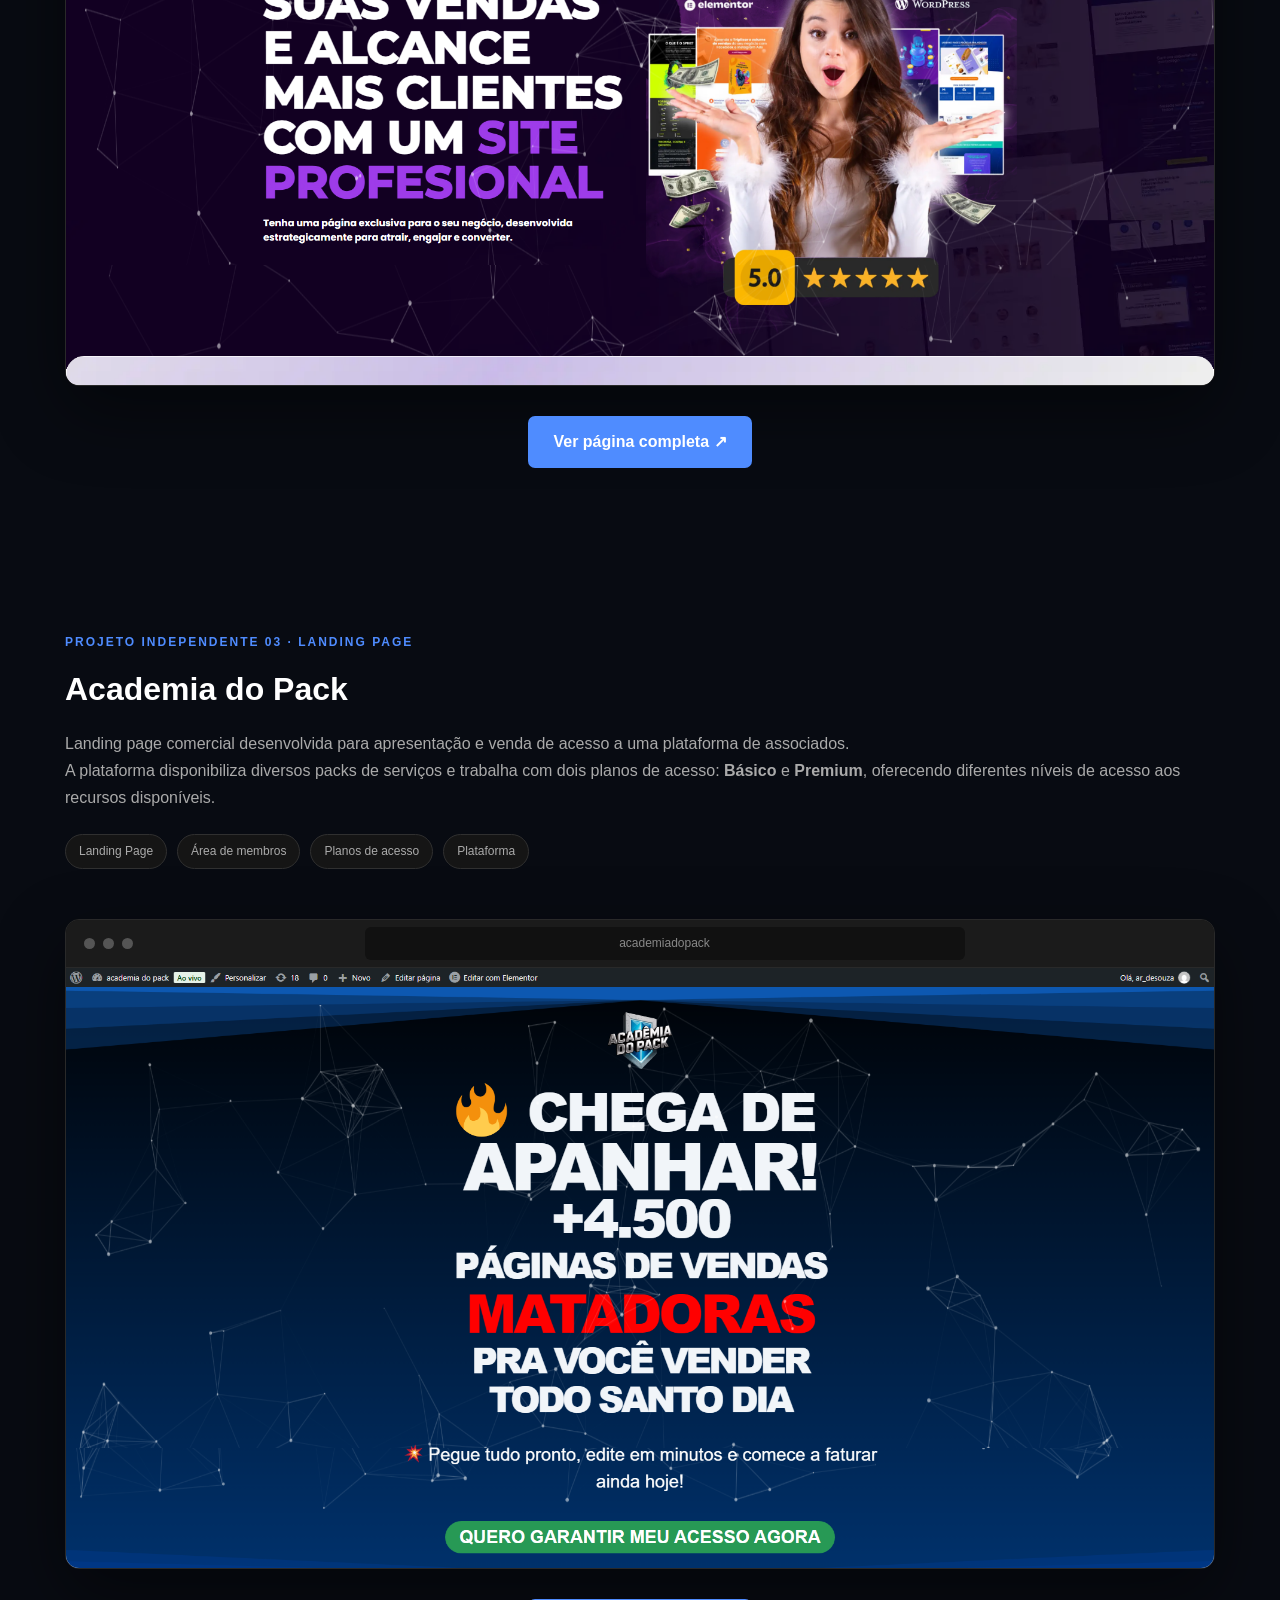
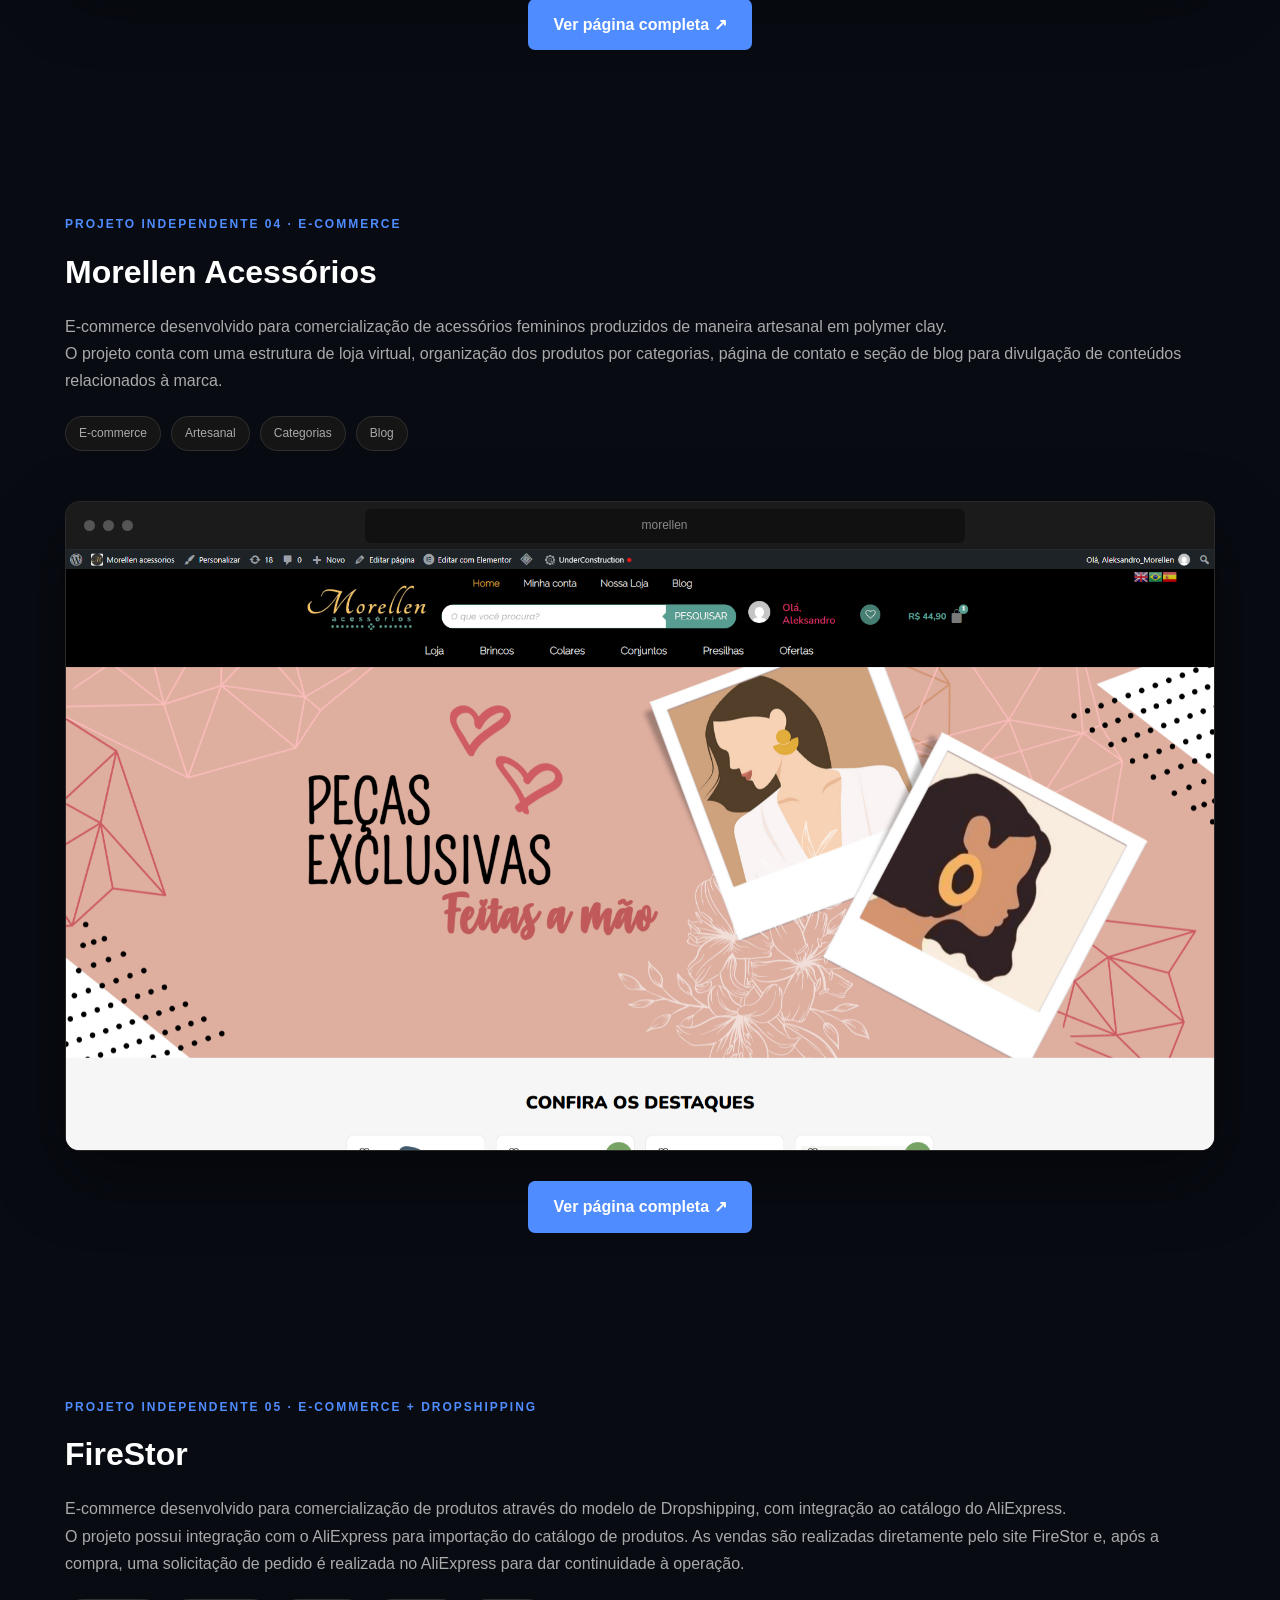
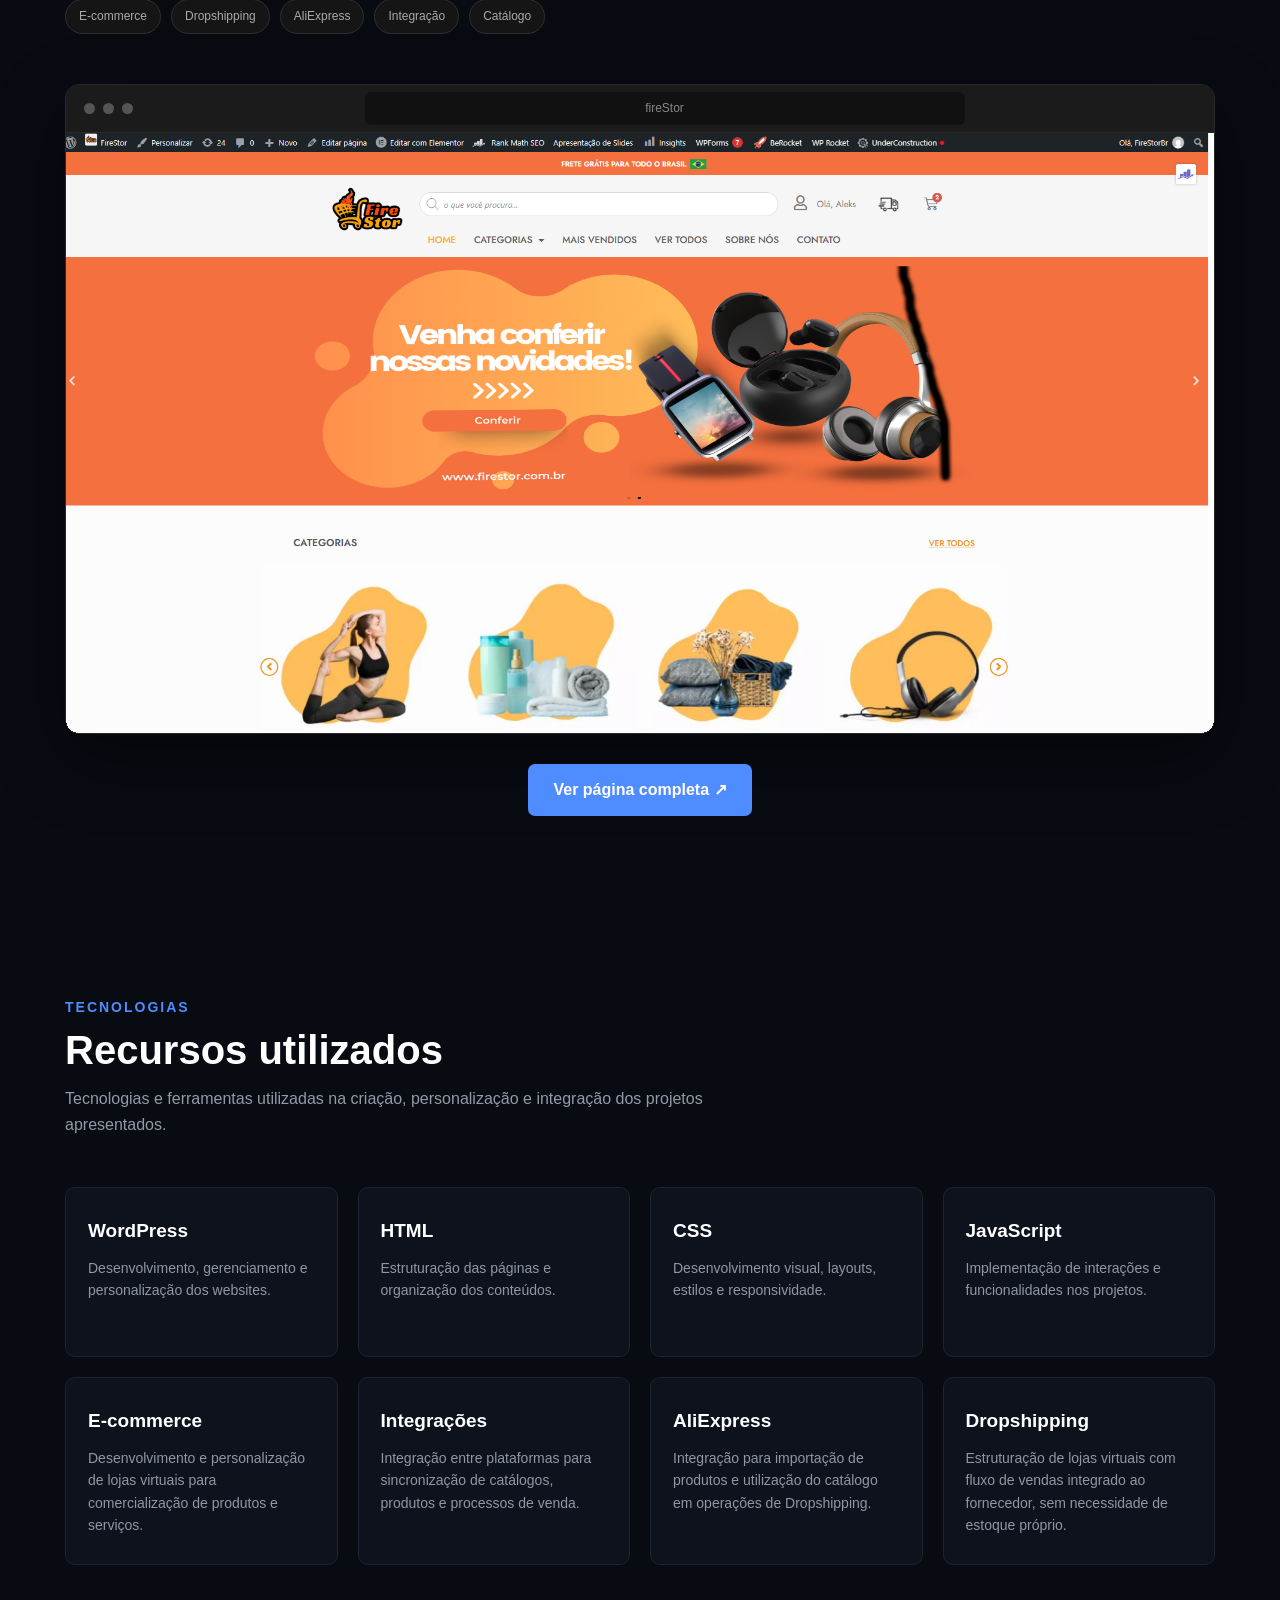
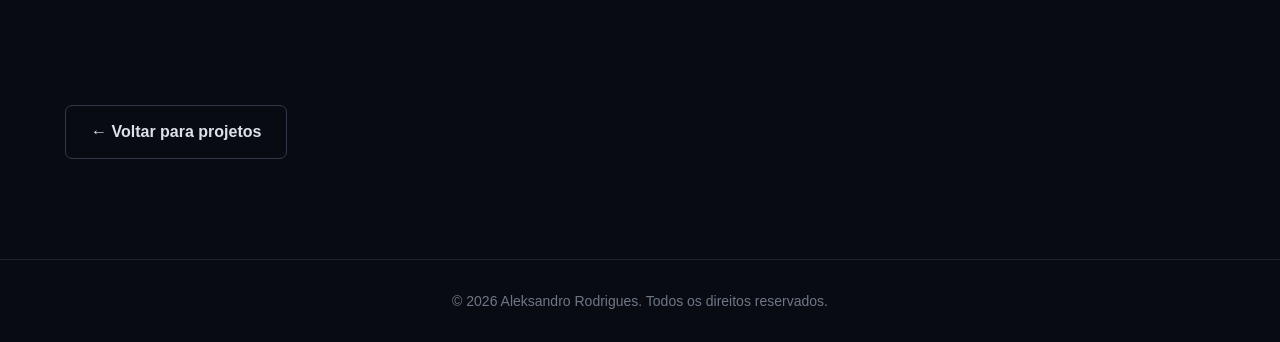
==== commit 2348e0ad: "Add back to top button in desenvolvimento-web.html" ====
--- a/projetos/desenvolvimento-web.html
+++ b/projetos/desenvolvimento-web.html
@@ -942,7 +942,7 @@
         </div>
     </footer>
 
-
+<button id="backToTop" aria-label="Voltar ao topo">↑</button>
 <script src="../script.js"></script>
 
 </body>
--- a/style.css
+++ b/style.css
@@ -1631,3 +1631,145 @@
     }
 
 }
+
+/* =========================================
+   SOBRE MIM - FOTO
+========================================= */
+
+.about-grid {
+    display: grid;
+    grid-template-columns: 1.5fr 0.8fr;
+    gap: 70px;
+    align-items: center;
+    max-width: 1100px;
+    margin: 50px auto 0;
+}
+
+.about-content {
+    max-width: 700px;
+}
+
+.about-content p {
+    margin-bottom: 20px;
+    line-height: 1.8;
+}
+
+.about-photo {
+    display: flex;
+    justify-content: center;
+    align-items: center;
+}
+
+.about-photo-frame {
+    width: 280px;
+    height: 340px;
+    overflow: hidden;
+    border-radius: 18px;
+    border: 1px solid #1f2937;
+    background: #0d1117;
+    box-shadow: 0 20px 50px rgba(0, 0, 0, 0.35);
+}
+
+.about-photo-frame img {
+    width: 100%;
+    height: 100%;
+    object-fit: cover;
+    display: block;
+}
+
+@media (max-width: 700px) {
+
+    .about-grid {
+        grid-template-columns: 1fr;
+        gap: 35px;
+        margin-top: 35px;
+    }
+
+    .about-text {
+        order: 2;
+        max-width: 100%;
+    }
+
+    .about-photo {
+        order: 1;
+    }
+
+    .about-photo-frame {
+        width: 220px;
+        height: 270px;
+    }
+
+}
+
+/* ===============================
+   BOTÃO VOLTAR AO TOPO
+================================ */
+
+#backToTop {
+    position: fixed;
+    right: 28px;
+    bottom: 28px;
+
+    width: 48px;
+    height: 48px;
+
+    border: 1px solid rgba(255, 255, 255, 0.12);
+    border-radius: 10px;
+
+    background: rgba(13, 17, 23, 0.70);
+    backdrop-filter: blur(8px);
+    color: #ffffff;
+
+    font-size: 21px;
+    font-weight: 400;
+
+    display: flex;
+    align-items: center;
+    justify-content: center;
+
+    padding: 0;
+    margin: 0;
+
+    cursor: pointer;
+    z-index: 9999;
+
+    opacity: 0;
+    visibility: hidden;
+    transform: translateY(10px);
+
+    box-shadow: 0 8px 25px rgba(0, 0, 0, 0.35);
+
+    transition: opacity 0.4s ease,
+                transform 0.4s ease,
+                visibility 0.4s ease,
+                border-color 0.3s ease,
+                color 0.3s ease;
+}
+
+#backToTop.show {
+    opacity: 1;
+    visibility: visible;
+    transform: translateY(0);
+}
+
+#backToTop:hover {
+    transform: translateY(-4px);
+    border-color: #3b82f6;
+    color: #3b82f6;
+    background: #111827;
+}
+
+/* CELULAR */
+
+@media (max-width: 700px) {
+
+    #backToTop {
+        right: 18px;
+        bottom: 18px;
+        width: 46px;
+        height: 46px;
+        border-radius: 9px;
+        font-size: 20px;
+    }
+
+}
